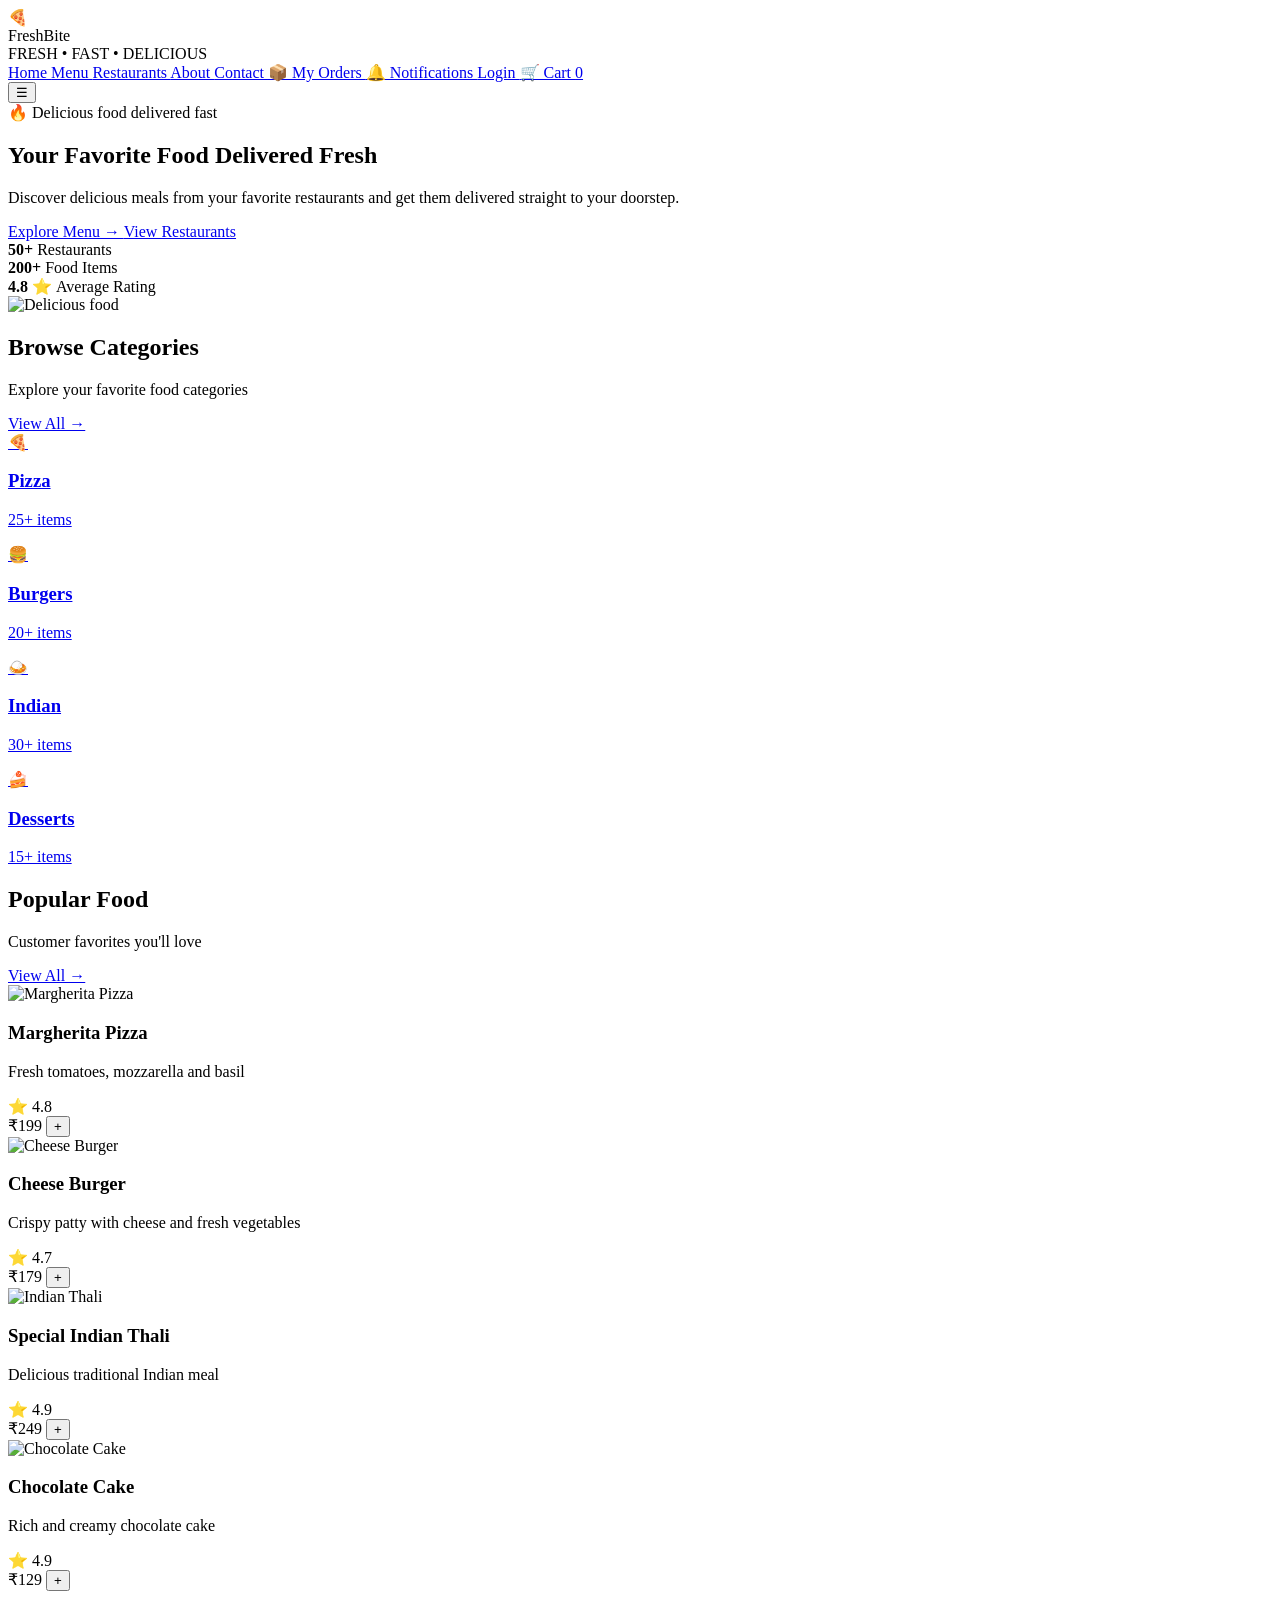
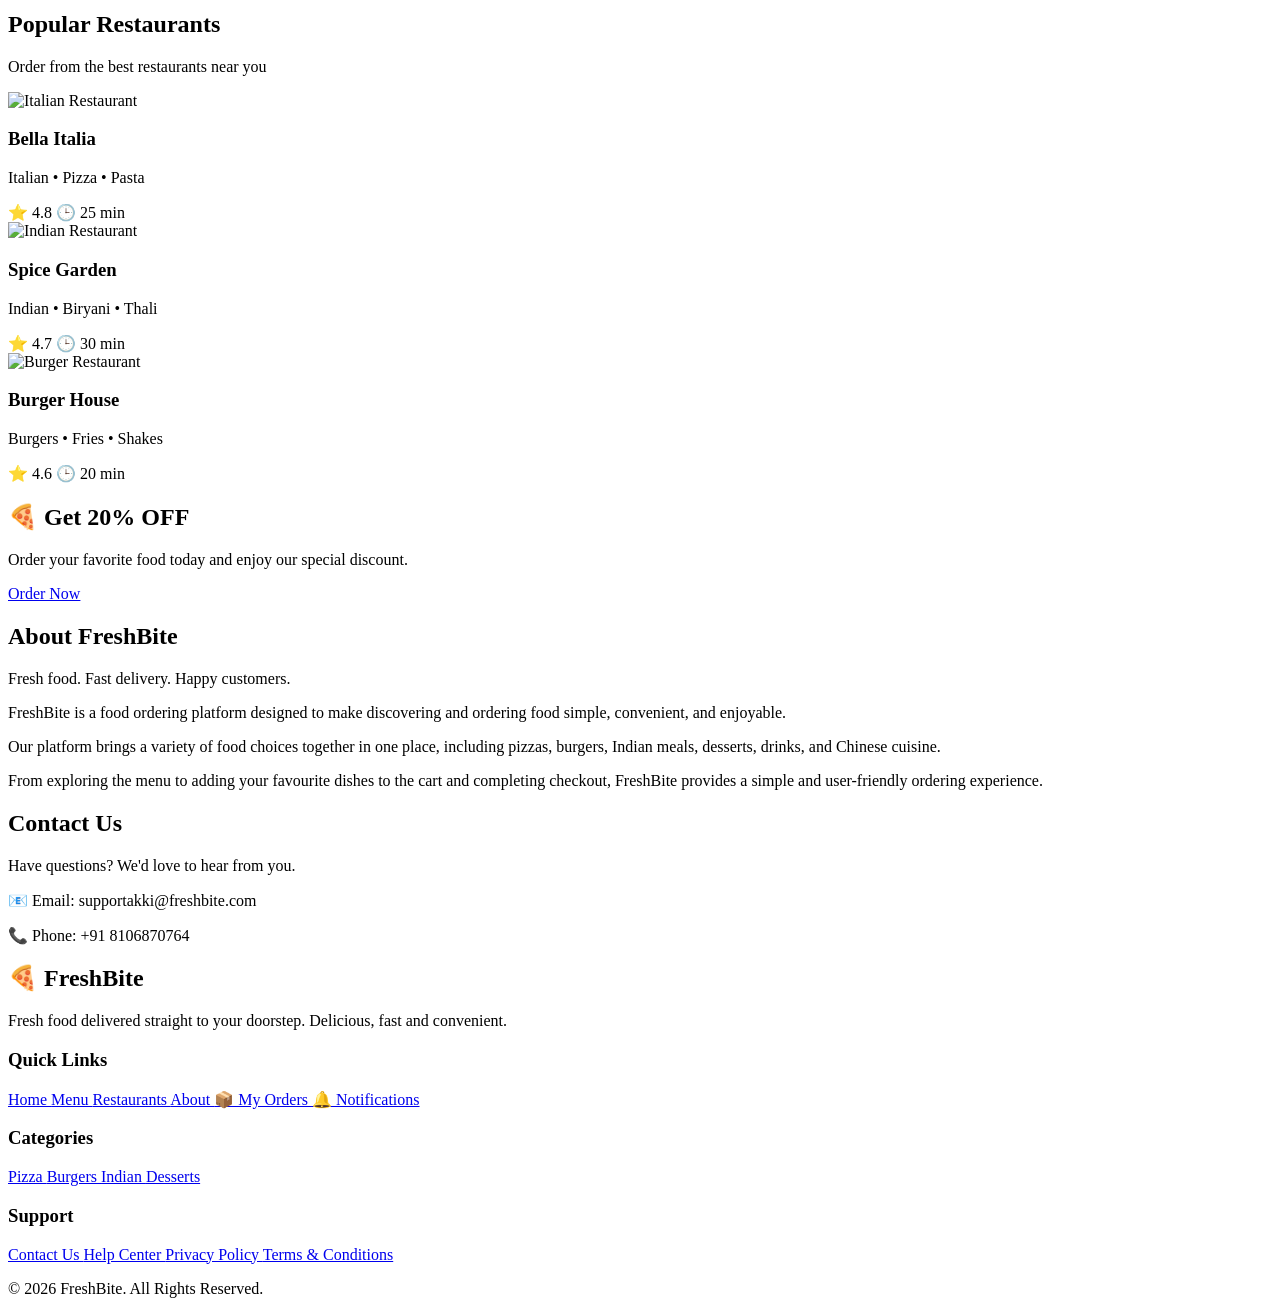
==== index.html @ 2a1a2295 "Add files via upload" ====
<!DOCTYPE html>
<html lang="en">

<head>

    <meta charset="UTF-8">

    <meta
        name="viewport"
        content="width=device-width, initial-scale=1.0"
    >

    <title>FreshBite - Online Food Ordering</title>

    <!-- Font Awesome Icons -->
    <link
        rel="stylesheet"
        href="https://cdnjs.cloudflare.com/ajax/libs/font-awesome/6.5.2/css/all.min.css"
    >

    <!-- Main CSS -->
    <link
        rel="stylesheet"
        href="css/style.css"
    >

</head>

<body>

    <!-- =========================
         NAVIGATION BAR
    ========================== -->

    <header class="navbar">

        <!-- LOGO -->

        <div class="logo">

            <div class="logo-icon">
                🍕
            </div>

            <div>

                <div class="logo-text">
                    FreshBite
                </div>

                <span class="logo-subtitle">
                    FRESH • FAST • DELICIOUS
                </span>

            </div>

        </div>


        <!-- CUSTOMER NAVIGATION -->

        <nav class="nav-links">

            <a href="index.html">
                Home
            </a>

            <a href="menu.html">
                Menu
            </a>

            <a href="#restaurants">
                Restaurants
            </a>

            <a href="#about">
                About
            </a>

            <a href="#contact">
                Contact
            </a>

            <a href="my-orders.html">
                📦 My Orders
            </a>

            <a href="notification.html">
                🔔 Notifications
            </a>

            <a href="login.html">
                Login
            </a>

            <a
                href="cart.html"
                class="cart-btn"
            >

                🛒 Cart

                <span id="cart-count">
                    0
                </span>

            </a>

        </nav>


        <!-- MOBILE MENU BUTTON -->

        <button
            class="menu-btn"
            id="menu-btn"
        >
            ☰
        </button>

    </header>


    <!-- =========================
         HERO SECTION
    ========================== -->

    <section class="hero">

        <div class="hero-content">

            <div class="hero-badge">
                🔥 Delicious food delivered fast
            </div>


            <h1>

                Your Favorite Food

                <span>
                    Delivered Fresh
                </span>

            </h1>


            <p>

                Discover delicious meals from your favorite restaurants
                and get them delivered straight to your doorstep.

            </p>


            <div class="hero-buttons">

                <a
                    href="menu.html"
                    class="btn-primary"
                >
                    Explore Menu →
                </a>


                <a
                    href="#restaurants"
                    class="btn-secondary"
                >
                    View Restaurants
                </a>

            </div>


            <!-- STATISTICS -->

            <div class="stats">

                <div class="stat">

                    <strong>
                        50+
                    </strong>

                    <span>
                        Restaurants
                    </span>

                </div>


                <div class="stat">

                    <strong>
                        200+
                    </strong>

                    <span>
                        Food Items
                    </span>

                </div>


                <div class="stat">

                    <strong>
                        4.8 ⭐
                    </strong>

                    <span>
                        Average Rating
                    </span>

                </div>

            </div>

        </div>


        <div class="hero-image">

            <img
                src="https://images.unsplash.com/photo-1504674900247-0877df9cc836"
                alt="Delicious food"
            >

        </div>

    </section>


    <!-- =========================
         CATEGORIES
    ========================== -->

    <section class="categories">

        <div class="section-header">

            <div>

                <h2 class="section-title">

                    Browse

                    <span>
                        Categories
                    </span>

                </h2>

                <p>
                    Explore your favorite food categories
                </p>

            </div>


            <a
                href="menu.html"
                class="view-all"
            >
                View All →
            </a>

        </div>


        <div class="category-grid">


            <!-- PIZZA -->

            <a
                href="menu.html?category=pizza"
                class="category-card"
            >

                <div class="category-icon">
                    🍕
                </div>

                <h3>
                    Pizza
                </h3>

                <p>
                    25+ items
                </p>

            </a>


            <!-- BURGERS -->

            <a
                href="menu.html?category=burger"
                class="category-card"
            >

                <div class="category-icon">
                    🍔
                </div>

                <h3>
                    Burgers
                </h3>

                <p>
                    20+ items
                </p>

            </a>


            <!-- INDIAN -->

            <a
                href="menu.html?category=indian"
                class="category-card"
            >

                <div class="category-icon">
                    🍛
                </div>

                <h3>
                    Indian
                </h3>

                <p>
                    30+ items
                </p>

            </a>


            <!-- DESSERTS -->

            <a
                href="menu.html?category=dessert"
                class="category-card"
            >

                <div class="category-icon">
                    🍰
                </div>

                <h3>
                    Desserts
                </h3>

                <p>
                    15+ items
                </p>

            </a>

        </div>

    </section>


    <!-- =========================
         FEATURED FOOD
    ========================== -->

    <section class="food-section">

        <div class="section-header">

            <div>

                <h2 class="section-title">

                    Popular

                    <span>
                        Food
                    </span>

                </h2>

                <p>
                    Customer favorites you'll love
                </p>

            </div>


            <a
                href="menu.html"
                class="view-all"
            >
                View All →
            </a>

        </div>


        <div class="food-grid">


            <!-- FOOD 1 -->

            <div class="food-card">

                <img
                    src="https://images.unsplash.com/photo-1574071318508-1cdbab80d002"
                    alt="Margherita Pizza"
                >

                <div class="food-info">

                    <h3>
                        Margherita Pizza
                    </h3>

                    <p class="food-description">
                        Fresh tomatoes, mozzarella and basil
                    </p>

                    <div class="rating">
                        ⭐ 4.8
                    </div>

                    <div class="food-bottom">

                        <span class="price">
                            ₹199
                        </span>

                        <button
                            class="add-cart"
                            onclick="addFoodToCart(
                                101,
                                'Margherita Pizza',
                                199,
                                'https://images.unsplash.com/photo-1574071318508-1cdbab80d002'
                            )"
                        >
                            +
                        </button>

                    </div>

                </div>

            </div>


            <!-- FOOD 2 -->

            <div class="food-card">

                <img
                    src="https://images.unsplash.com/photo-1568901346375-23c9450c58cd"
                    alt="Cheese Burger"
                >

                <div class="food-info">

                    <h3>
                        Cheese Burger
                    </h3>

                    <p class="food-description">
                        Crispy patty with cheese and fresh vegetables
                    </p>

                    <div class="rating">
                        ⭐ 4.7
                    </div>

                    <div class="food-bottom">

                        <span class="price">
                            ₹179
                        </span>

                        <button
                            class="add-cart"
                            onclick="addFoodToCart(
                                102,
                                'Cheese Burger',
                                179,
                                'https://images.unsplash.com/photo-1568901346375-23c9450c58cd'
                            )"
                        >
                            +
                        </button>

                    </div>

                </div>

            </div>


            <!-- FOOD 3 -->

            <div class="food-card">

                <img
                    src="https://images.unsplash.com/photo-1547592180-85f173990554"
                    alt="Indian Thali"
                >

                <div class="food-info">

                    <h3>
                        Special Indian Thali
                    </h3>

                    <p class="food-description">
                        Delicious traditional Indian meal
                    </p>

                    <div class="rating">
                        ⭐ 4.9
                    </div>

                    <div class="food-bottom">

                        <span class="price">
                            ₹249
                        </span>

                        <button
                            class="add-cart"
                            onclick="addFoodToCart(
                                103,
                                'Special Indian Thali',
                                249,
                                'https://images.unsplash.com/photo-1547592180-85f173990554'
                            )"
                        >
                            +
                        </button>

                    </div>

                </div>

            </div>


            <!-- FOOD 4 -->

            <div class="food-card">

                <img
                    src="https://images.unsplash.com/photo-1578985545062-69928b1d9587"
                    alt="Chocolate Cake"
                >

                <div class="food-info">

                    <h3>
                        Chocolate Cake
                    </h3>

                    <p class="food-description">
                        Rich and creamy chocolate cake
                    </p>

                    <div class="rating">
                        ⭐ 4.9
                    </div>

                    <div class="food-bottom">

                        <span class="price">
                            ₹129
                        </span>

                        <button
                            class="add-cart"
                            onclick="addFoodToCart(
                                104,
                                'Chocolate Cake',
                                129,
                                'https://images.unsplash.com/photo-1578985545062-69928b1d9587'
                            )"
                        >
                            +
                        </button>

                    </div>

                </div>

            </div>

        </div>

    </section>


    <!-- =========================
         RESTAURANTS
    ========================== -->

    <section id="restaurants">

        <div class="section-header">

            <div>

                <h2 class="section-title">

                    Popular

                    <span>
                        Restaurants
                    </span>

                </h2>

                <p>
                    Order from the best restaurants near you
                </p>

            </div>

        </div>


        <div class="restaurant-grid">


            <!-- RESTAURANT 1 -->

            <div class="restaurant-card">

                <img
                    src="https://images.unsplash.com/photo-1517248135467-4c7edcad34c4"
                    alt="Italian Restaurant"
                >

                <div class="restaurant-info">

                    <h3>
                        Bella Italia
                    </h3>

                    <p>
                        Italian • Pizza • Pasta
                    </p>

                    <div class="restaurant-meta">

                        <span class="restaurant-rating">
                            ⭐ 4.8
                        </span>

                        <span>
                            🕒 25 min
                        </span>

                    </div>

                </div>

            </div>


            <!-- RESTAURANT 2 -->

            <div class="restaurant-card">

                <img
                    src="https://images.unsplash.com/photo-1552566626-52f8b828add9"
                    alt="Indian Restaurant"
                >

                <div class="restaurant-info">

                    <h3>
                        Spice Garden
                    </h3>

                    <p>
                        Indian • Biryani • Thali
                    </p>

                    <div class="restaurant-meta">

                        <span class="restaurant-rating">
                            ⭐ 4.7
                        </span>

                        <span>
                            🕒 30 min
                        </span>

                    </div>

                </div>

            </div>


            <!-- RESTAURANT 3 -->

            <div class="restaurant-card">

                <img
                    src="https://images.unsplash.com/photo-1555396273-367ea4eb4db5"
                    alt="Burger Restaurant"
                >

                <div class="restaurant-info">

                    <h3>
                        Burger House
                    </h3>

                    <p>
                        Burgers • Fries • Shakes
                    </p>

                    <div class="restaurant-meta">

                        <span class="restaurant-rating">
                            ⭐ 4.6
                        </span>

                        <span>
                            🕒 20 min
                        </span>

                    </div>

                </div>

            </div>

        </div>

    </section>


    <!-- =========================
         SPECIAL OFFER
    ========================== -->

    <section class="offers">

        <div>

            <h2>
                🍕 Get 20% OFF
            </h2>

            <p>
                Order your favorite food today and enjoy
                our special discount.
            </p>

        </div>

        <a
            href="menu.html"
            class="offer-btn"
        >
            Order Now
        </a>

    </section>


    <!-- =========================
         ABOUT
    ========================== -->

    <section id="about">

        <div class="section-header">

            <div>

                <h2 class="section-title">

                    About

                    <span>
                        FreshBite
                    </span>

                </h2>

                <p>
                    Fresh food. Fast delivery. Happy customers.
                </p>

            </div>

        </div>


        <p>
            FreshBite is a food ordering platform designed
            to make discovering and ordering food simple,
            convenient, and enjoyable.
        </p>

        <p>
            Our platform brings a variety of food choices
            together in one place, including pizzas, burgers,
            Indian meals, desserts, drinks, and Chinese
            cuisine.
        </p>

        <p>
            From exploring the menu to adding your favourite
            dishes to the cart and completing checkout,
            FreshBite provides a simple and user-friendly
            ordering experience.
        </p>

    </section>


    <!-- =========================
         CONTACT
    ========================== -->

    <section id="contact">

        <div class="section-header">

            <div>

                <h2 class="section-title">

                    Contact

                    <span>
                        Us
                    </span>

                </h2>

                <p>
                    Have questions? We'd love to hear from you.
                </p>

            </div>

        </div>


        <p>
            📧 Email: supportakki@freshbite.com
        </p>

        <p>
            📞 Phone: +91 8106870764
        </p>

    </section>


    <!-- =========================
         FOOTER
    ========================== -->

    <footer>

        <div class="footer-grid">


            <!-- BRAND -->

            <div class="footer-brand">

                <h2>
                    🍕 FreshBite
                </h2>

                <p>
                    Fresh food delivered straight to your doorstep.
                    Delicious, fast and convenient.
                </p>

            </div>


            <!-- QUICK LINKS -->

            <div class="footer-column">

                <h3>
                    Quick Links
                </h3>

                <a href="index.html">
                    Home
                </a>

                <a href="menu.html">
                    Menu
                </a>

                <a href="#restaurants">
                    Restaurants
                </a>

                <a href="#about">
                    About
                </a>

                <a href="my-orders.html">
                    📦 My Orders
                </a>

                <a href="notification.html">
                    🔔 Notifications
                </a>

            </div>


            <!-- CATEGORIES -->

            <div class="footer-column">

                <h3>
                    Categories
                </h3>

                <a href="menu.html?category=pizza">
                    Pizza
                </a>

                <a href="menu.html?category=burger">
                    Burgers
                </a>

                <a href="menu.html?category=indian">
                    Indian
                </a>

                <a href="menu.html?category=dessert">
                    Desserts
                </a>

            </div>


            <!-- SUPPORT -->

            <div class="footer-column">

                <h3>
                    Support
                </h3>

                <a href="#contact">
                    Contact Us
                </a>

                <a href="#">
                    Help Center
                </a>

                <a href="#">
                    Privacy Policy
                </a>

                <a href="#">
                    Terms & Conditions
                </a>

            </div>

        </div>


        <div class="footer-bottom">

            <p>
                © 2026 FreshBite. All Rights Reserved.
            </p>

        </div>

    </footer>


    <!-- =========================
         JAVASCRIPT
    ========================== -->

    <script>

        /* =========================
           ADD FOOD TO CART
        ========================== */

        function addFoodToCart(
            id,
            name,
            price,
            image
        ) {

            let cart =
                JSON.parse(
                    localStorage.getItem("cart")
                ) || [];


            const existingItem =
                cart.find(
                    item =>
                        item.id === id
                );


            if (existingItem) {

                existingItem.quantity += 1;

            } else {

                cart.push({

                    id: id,
                    name: name,
                    price: price,
                    image: image,
                    quantity: 1

                });

            }


            localStorage.setItem(
                "cart",
                JSON.stringify(cart)
            );


            updateCartCount();


            /* NO ALERT POPUP */

            showToast(
                name + " added to cart! 🛒"
            );

        }


        /* =========================
           TOAST MESSAGE
        ========================== */

        function showToast(message) {

            const oldToast =
                document.getElementById(
                    "home-toast"
                );


            if (oldToast) {

                oldToast.remove();

            }


            const toast =
                document.createElement(
                    "div"
                );


            toast.id =
                "home-toast";


            toast.textContent =
                message;


            toast.style.position =
                "fixed";

            toast.style.bottom =
                "25px";

            toast.style.left =
                "50%";

            toast.style.transform =
                "translateX(-50%)";

            toast.style.background =
                "#16a34a";

            toast.style.color =
                "white";

            toast.style.padding =
                "12px 24px";

            toast.style.borderRadius =
                "8px";

            toast.style.fontWeight =
                "bold";

            toast.style.zIndex =
                "99999";

            toast.style.boxShadow =
                "0 4px 15px rgba(0,0,0,0.2)";


            document.body.appendChild(
                toast
            );


            setTimeout(
                function() {

                    if (toast) {

                        toast.remove();

                    }

                },
                2000
            );

        }


        /* =========================
           UPDATE CART COUNT
        ========================== */

        function updateCartCount() {

            const cart =
                JSON.parse(
                    localStorage.getItem("cart")
                ) || [];


            let totalItems = 0;


            cart.forEach(
                item => {

                    totalItems +=
                        item.quantity || 1;

                }
            );


            const cartCount =
                document.getElementById(
                    "cart-count"
                );


            if (cartCount) {

                cartCount.textContent =
                    totalItems;

            }

        }


        /* =========================
           INITIAL CART COUNT
        ========================== */

        updateCartCount();


        /* =========================
           MOBILE MENU
        ========================== */

        const menuButton =
            document.getElementById(
                "menu-btn"
            );


        const navigation =
            document.querySelector(
                ".nav-links"
            );


        if (menuButton) {

            menuButton.addEventListener(
                "click",
                function() {

                    navigation.classList.toggle(
                        "mobile-active"
                    );

                }
            );

        }

    </script>

</body>

</html>
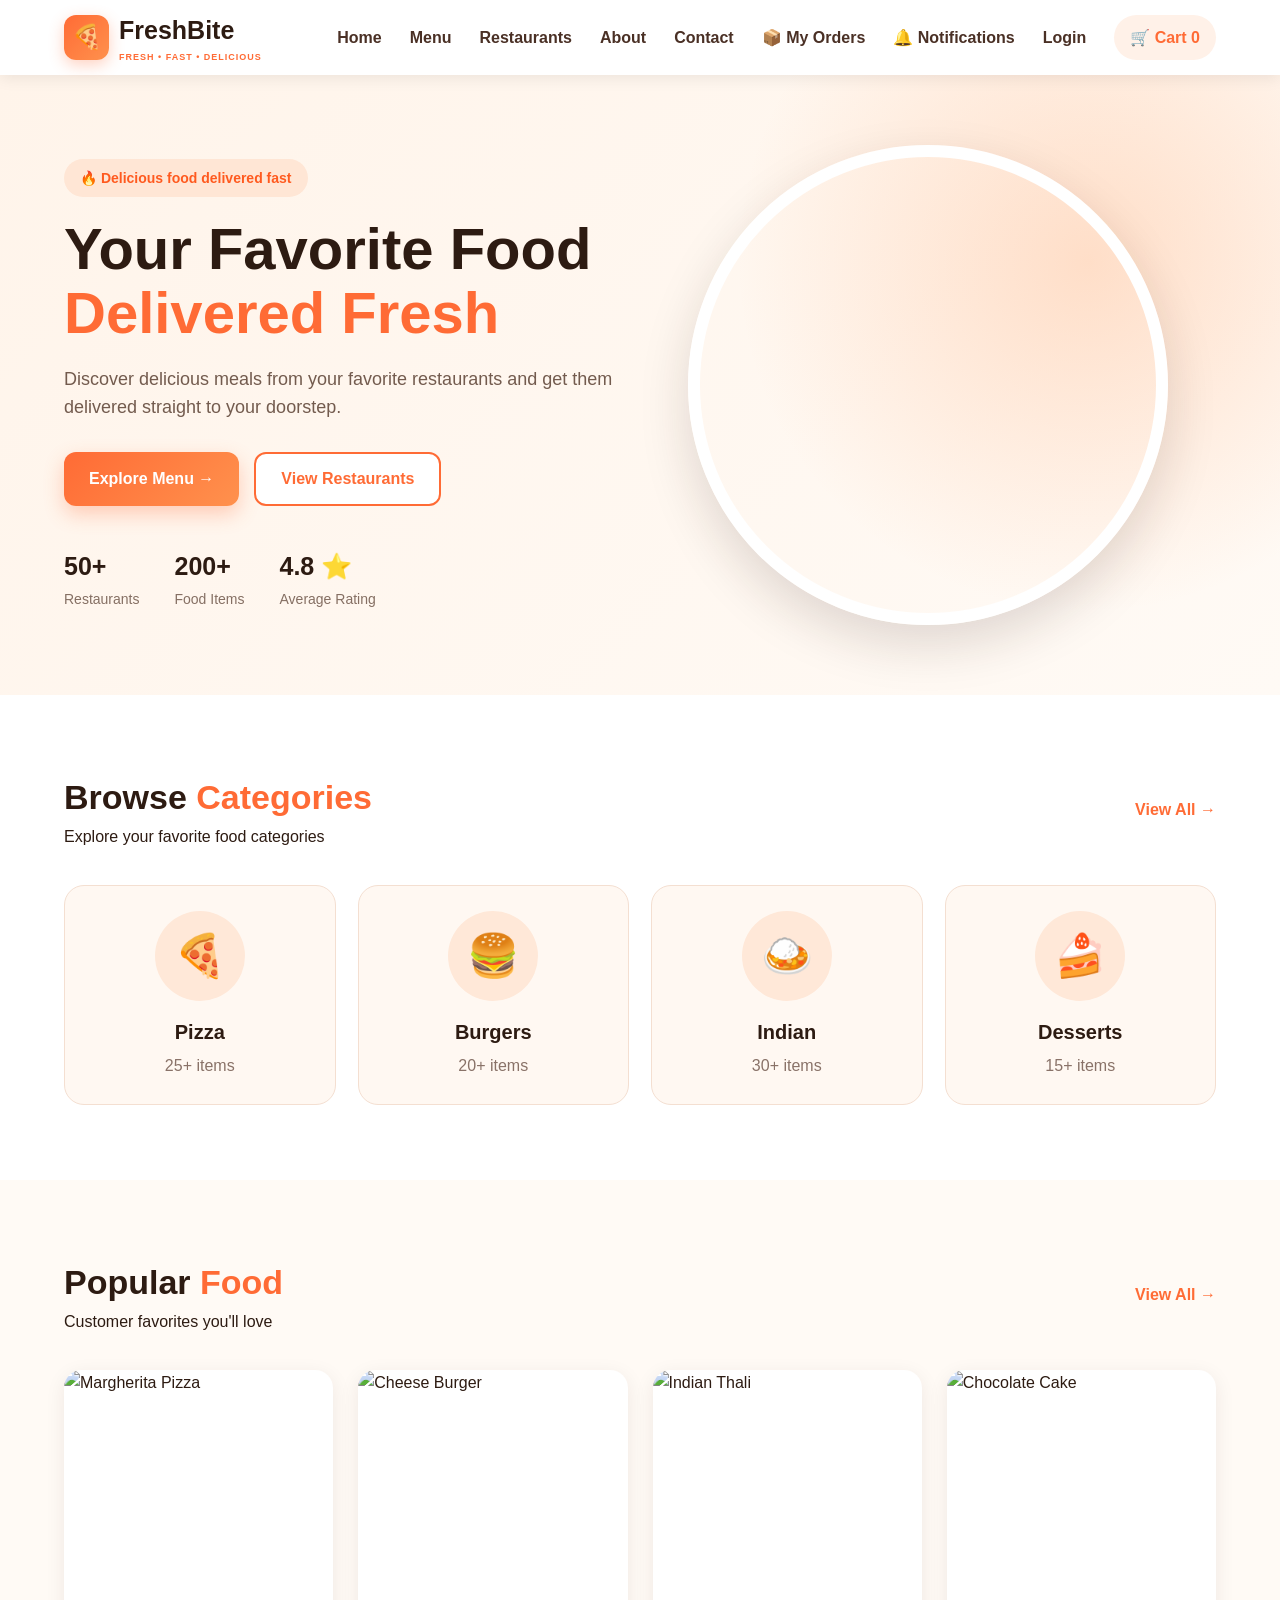
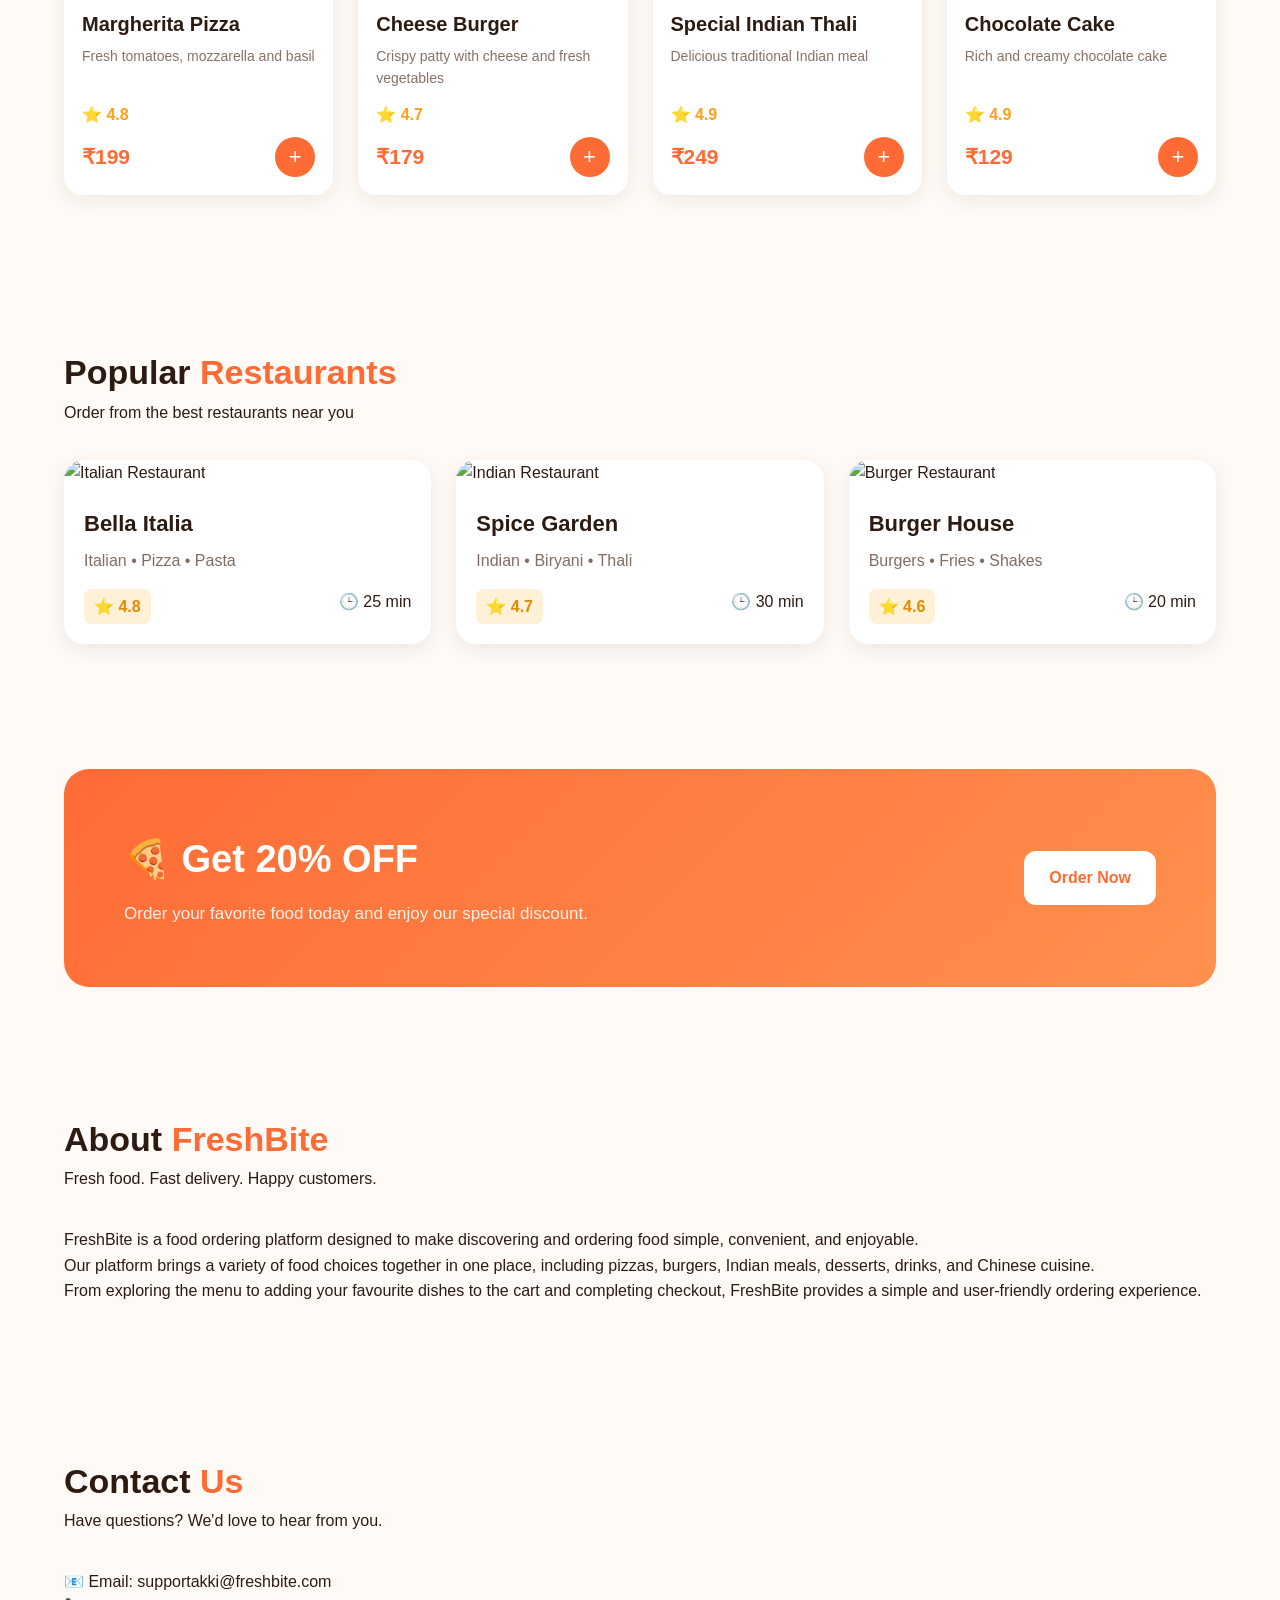
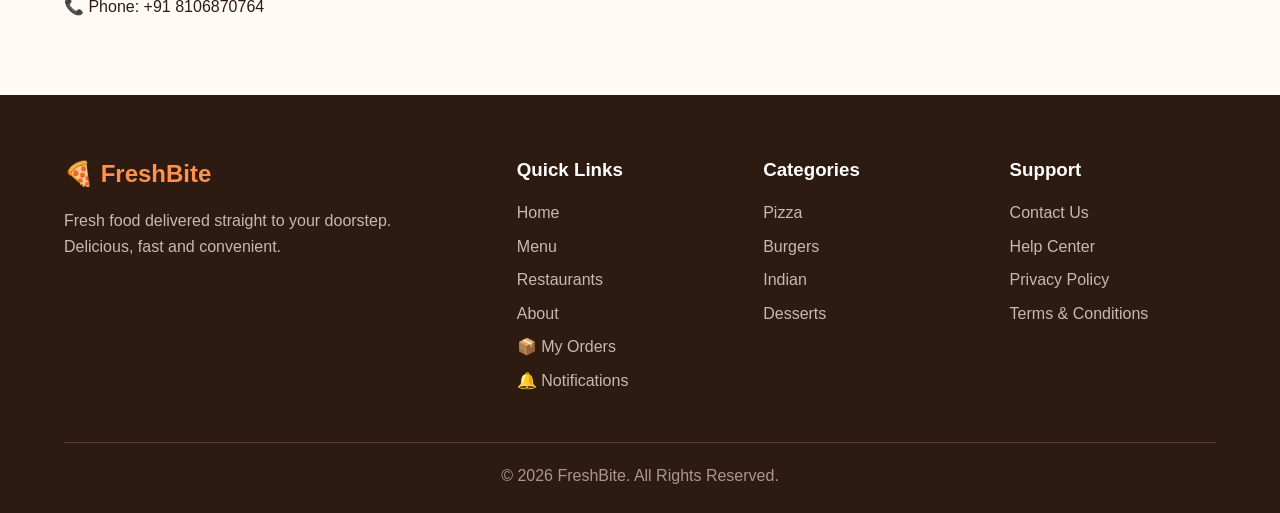
==== commit 8f094557: "Add complete FreshBite frontend" ====
--- a/index.html
+++ b/index.html
@@ -1,1233 +1,1233 @@
-<!DOCTYPE html>
-<html lang="en">
-
-<head>
-
-    <meta charset="UTF-8">
-
-    <meta
-        name="viewport"
-        content="width=device-width, initial-scale=1.0"
-    >
-
-    <title>FreshBite - Online Food Ordering</title>
-
-    <!-- Font Awesome Icons -->
-    <link
-        rel="stylesheet"
-        href="https://cdnjs.cloudflare.com/ajax/libs/font-awesome/6.5.2/css/all.min.css"
-    >
-
-    <!-- Main CSS -->
-    <link
-        rel="stylesheet"
-        href="css/style.css"
-    >
-
-</head>
-
-<body>
-
-    <!-- =========================
-         NAVIGATION BAR
-    ========================== -->
-
-    <header class="navbar">
-
-        <!-- LOGO -->
-
-        <div class="logo">
-
-            <div class="logo-icon">
-                🍕
-            </div>
-
-            <div>
-
-                <div class="logo-text">
-                    FreshBite
-                </div>
-
-                <span class="logo-subtitle">
-                    FRESH • FAST • DELICIOUS
-                </span>
-
-            </div>
-
-        </div>
-
-
-        <!-- CUSTOMER NAVIGATION -->
-
-        <nav class="nav-links">
-
-            <a href="index.html">
-                Home
-            </a>
-
-            <a href="menu.html">
-                Menu
-            </a>
-
-            <a href="#restaurants">
-                Restaurants
-            </a>
-
-            <a href="#about">
-                About
-            </a>
-
-            <a href="#contact">
-                Contact
-            </a>
-
-            <a href="my-orders.html">
-                📦 My Orders
-            </a>
-
-            <a href="notification.html">
-                🔔 Notifications
-            </a>
-
-            <a href="login.html">
-                Login
-            </a>
-
-            <a
-                href="cart.html"
-                class="cart-btn"
-            >
-
-                🛒 Cart
-
-                <span id="cart-count">
-                    0
-                </span>
-
-            </a>
-
-        </nav>
-
-
-        <!-- MOBILE MENU BUTTON -->
-
-        <button
-            class="menu-btn"
-            id="menu-btn"
-        >
-            ☰
-        </button>
-
-    </header>
-
-
-    <!-- =========================
-         HERO SECTION
-    ========================== -->
-
-    <section class="hero">
-
-        <div class="hero-content">
-
-            <div class="hero-badge">
-                🔥 Delicious food delivered fast
-            </div>
-
-
-            <h1>
-
-                Your Favorite Food
-
-                <span>
-                    Delivered Fresh
-                </span>
-
-            </h1>
-
-
-            <p>
-
-                Discover delicious meals from your favorite restaurants
-                and get them delivered straight to your doorstep.
-
-            </p>
-
-
-            <div class="hero-buttons">
-
-                <a
-                    href="menu.html"
-                    class="btn-primary"
-                >
-                    Explore Menu →
-                </a>
-
-
-                <a
-                    href="#restaurants"
-                    class="btn-secondary"
-                >
-                    View Restaurants
-                </a>
-
-            </div>
-
-
-            <!-- STATISTICS -->
-
-            <div class="stats">
-
-                <div class="stat">
-
-                    <strong>
-                        50+
-                    </strong>
-
-                    <span>
-                        Restaurants
-                    </span>
-
-                </div>
-
-
-                <div class="stat">
-
-                    <strong>
-                        200+
-                    </strong>
-
-                    <span>
-                        Food Items
-                    </span>
-
-                </div>
-
-
-                <div class="stat">
-
-                    <strong>
-                        4.8 ⭐
-                    </strong>
-
-                    <span>
-                        Average Rating
-                    </span>
-
-                </div>
-
-            </div>
-
-        </div>
-
-
-        <div class="hero-image">
-
-            <img
-                src="https://images.unsplash.com/photo-1504674900247-0877df9cc836"
-                alt="Delicious food"
-            >
-
-        </div>
-
-    </section>
-
-
-    <!-- =========================
-         CATEGORIES
-    ========================== -->
-
-    <section class="categories">
-
-        <div class="section-header">
-
-            <div>
-
-                <h2 class="section-title">
-
-                    Browse
-
-                    <span>
-                        Categories
-                    </span>
-
-                </h2>
-
-                <p>
-                    Explore your favorite food categories
-                </p>
-
-            </div>
-
-
-            <a
-                href="menu.html"
-                class="view-all"
-            >
-                View All →
-            </a>
-
-        </div>
-
-
-        <div class="category-grid">
-
-
-            <!-- PIZZA -->
-
-            <a
-                href="menu.html?category=pizza"
-                class="category-card"
-            >
-
-                <div class="category-icon">
-                    🍕
-                </div>
-
-                <h3>
-                    Pizza
-                </h3>
-
-                <p>
-                    25+ items
-                </p>
-
-            </a>
-
-
-            <!-- BURGERS -->
-
-            <a
-                href="menu.html?category=burger"
-                class="category-card"
-            >
-
-                <div class="category-icon">
-                    🍔
-                </div>
-
-                <h3>
-                    Burgers
-                </h3>
-
-                <p>
-                    20+ items
-                </p>
-
-            </a>
-
-
-            <!-- INDIAN -->
-
-            <a
-                href="menu.html?category=indian"
-                class="category-card"
-            >
-
-                <div class="category-icon">
-                    🍛
-                </div>
-
-                <h3>
-                    Indian
-                </h3>
-
-                <p>
-                    30+ items
-                </p>
-
-            </a>
-
-
-            <!-- DESSERTS -->
-
-            <a
-                href="menu.html?category=dessert"
-                class="category-card"
-            >
-
-                <div class="category-icon">
-                    🍰
-                </div>
-
-                <h3>
-                    Desserts
-                </h3>
-
-                <p>
-                    15+ items
-                </p>
-
-            </a>
-
-        </div>
-
-    </section>
-
-
-    <!-- =========================
-         FEATURED FOOD
-    ========================== -->
-
-    <section class="food-section">
-
-        <div class="section-header">
-
-            <div>
-
-                <h2 class="section-title">
-
-                    Popular
-
-                    <span>
-                        Food
-                    </span>
-
-                </h2>
-
-                <p>
-                    Customer favorites you'll love
-                </p>
-
-            </div>
-
-
-            <a
-                href="menu.html"
-                class="view-all"
-            >
-                View All →
-            </a>
-
-        </div>
-
-
-        <div class="food-grid">
-
-
-            <!-- FOOD 1 -->
-
-            <div class="food-card">
-
-                <img
-                    src="https://images.unsplash.com/photo-1574071318508-1cdbab80d002"
-                    alt="Margherita Pizza"
-                >
-
-                <div class="food-info">
-
-                    <h3>
-                        Margherita Pizza
-                    </h3>
-
-                    <p class="food-description">
-                        Fresh tomatoes, mozzarella and basil
-                    </p>
-
-                    <div class="rating">
-                        ⭐ 4.8
-                    </div>
-
-                    <div class="food-bottom">
-
-                        <span class="price">
-                            ₹199
-                        </span>
-
-                        <button
-                            class="add-cart"
-                            onclick="addFoodToCart(
-                                101,
-                                'Margherita Pizza',
-                                199,
-                                'https://images.unsplash.com/photo-1574071318508-1cdbab80d002'
-                            )"
-                        >
-                            +
-                        </button>
-
-                    </div>
-
-                </div>
-
-            </div>
-
-
-            <!-- FOOD 2 -->
-
-            <div class="food-card">
-
-                <img
-                    src="https://images.unsplash.com/photo-1568901346375-23c9450c58cd"
-                    alt="Cheese Burger"
-                >
-
-                <div class="food-info">
-
-                    <h3>
-                        Cheese Burger
-                    </h3>
-
-                    <p class="food-description">
-                        Crispy patty with cheese and fresh vegetables
-                    </p>
-
-                    <div class="rating">
-                        ⭐ 4.7
-                    </div>
-
-                    <div class="food-bottom">
-
-                        <span class="price">
-                            ₹179
-                        </span>
-
-                        <button
-                            class="add-cart"
-                            onclick="addFoodToCart(
-                                102,
-                                'Cheese Burger',
-                                179,
-                                'https://images.unsplash.com/photo-1568901346375-23c9450c58cd'
-                            )"
-                        >
-                            +
-                        </button>
-
-                    </div>
-
-                </div>
-
-            </div>
-
-
-            <!-- FOOD 3 -->
-
-            <div class="food-card">
-
-                <img
-                    src="https://images.unsplash.com/photo-1547592180-85f173990554"
-                    alt="Indian Thali"
-                >
-
-                <div class="food-info">
-
-                    <h3>
-                        Special Indian Thali
-                    </h3>
-
-                    <p class="food-description">
-                        Delicious traditional Indian meal
-                    </p>
-
-                    <div class="rating">
-                        ⭐ 4.9
-                    </div>
-
-                    <div class="food-bottom">
-
-                        <span class="price">
-                            ₹249
-                        </span>
-
-                        <button
-                            class="add-cart"
-                            onclick="addFoodToCart(
-                                103,
-                                'Special Indian Thali',
-                                249,
-                                'https://images.unsplash.com/photo-1547592180-85f173990554'
-                            )"
-                        >
-                            +
-                        </button>
-
-                    </div>
-
-                </div>
-
-            </div>
-
-
-            <!-- FOOD 4 -->
-
-            <div class="food-card">
-
-                <img
-                    src="https://images.unsplash.com/photo-1578985545062-69928b1d9587"
-                    alt="Chocolate Cake"
-                >
-
-                <div class="food-info">
-
-                    <h3>
-                        Chocolate Cake
-                    </h3>
-
-                    <p class="food-description">
-                        Rich and creamy chocolate cake
-                    </p>
-
-                    <div class="rating">
-                        ⭐ 4.9
-                    </div>
-
-                    <div class="food-bottom">
-
-                        <span class="price">
-                            ₹129
-                        </span>
-
-                        <button
-                            class="add-cart"
-                            onclick="addFoodToCart(
-                                104,
-                                'Chocolate Cake',
-                                129,
-                                'https://images.unsplash.com/photo-1578985545062-69928b1d9587'
-                            )"
-                        >
-                            +
-                        </button>
-
-                    </div>
-
-                </div>
-
-            </div>
-
-        </div>
-
-    </section>
-
-
-    <!-- =========================
-         RESTAURANTS
-    ========================== -->
-
-    <section id="restaurants">
-
-        <div class="section-header">
-
-            <div>
-
-                <h2 class="section-title">
-
-                    Popular
-
-                    <span>
-                        Restaurants
-                    </span>
-
-                </h2>
-
-                <p>
-                    Order from the best restaurants near you
-                </p>
-
-            </div>
-
-        </div>
-
-
-        <div class="restaurant-grid">
-
-
-            <!-- RESTAURANT 1 -->
-
-            <div class="restaurant-card">
-
-                <img
-                    src="https://images.unsplash.com/photo-1517248135467-4c7edcad34c4"
-                    alt="Italian Restaurant"
-                >
-
-                <div class="restaurant-info">
-
-                    <h3>
-                        Bella Italia
-                    </h3>
-
-                    <p>
-                        Italian • Pizza • Pasta
-                    </p>
-
-                    <div class="restaurant-meta">
-
-                        <span class="restaurant-rating">
-                            ⭐ 4.8
-                        </span>
-
-                        <span>
-                            🕒 25 min
-                        </span>
-
-                    </div>
-
-                </div>
-
-            </div>
-
-
-            <!-- RESTAURANT 2 -->
-
-            <div class="restaurant-card">
-
-                <img
-                    src="https://images.unsplash.com/photo-1552566626-52f8b828add9"
-                    alt="Indian Restaurant"
-                >
-
-                <div class="restaurant-info">
-
-                    <h3>
-                        Spice Garden
-                    </h3>
-
-                    <p>
-                        Indian • Biryani • Thali
-                    </p>
-
-                    <div class="restaurant-meta">
-
-                        <span class="restaurant-rating">
-                            ⭐ 4.7
-                        </span>
-
-                        <span>
-                            🕒 30 min
-                        </span>
-
-                    </div>
-
-                </div>
-
-            </div>
-
-
-            <!-- RESTAURANT 3 -->
-
-            <div class="restaurant-card">
-
-                <img
-                    src="https://images.unsplash.com/photo-1555396273-367ea4eb4db5"
-                    alt="Burger Restaurant"
-                >
-
-                <div class="restaurant-info">
-
-                    <h3>
-                        Burger House
-                    </h3>
-
-                    <p>
-                        Burgers • Fries • Shakes
-                    </p>
-
-                    <div class="restaurant-meta">
-
-                        <span class="restaurant-rating">
-                            ⭐ 4.6
-                        </span>
-
-                        <span>
-                            🕒 20 min
-                        </span>
-
-                    </div>
-
-                </div>
-
-            </div>
-
-        </div>
-
-    </section>
-
-
-    <!-- =========================
-         SPECIAL OFFER
-    ========================== -->
-
-    <section class="offers">
-
-        <div>
-
-            <h2>
-                🍕 Get 20% OFF
-            </h2>
-
-            <p>
-                Order your favorite food today and enjoy
-                our special discount.
-            </p>
-
-        </div>
-
-        <a
-            href="menu.html"
-            class="offer-btn"
-        >
-            Order Now
-        </a>
-
-    </section>
-
-
-    <!-- =========================
-         ABOUT
-    ========================== -->
-
-    <section id="about">
-
-        <div class="section-header">
-
-            <div>
-
-                <h2 class="section-title">
-
-                    About
-
-                    <span>
-                        FreshBite
-                    </span>
-
-                </h2>
-
-                <p>
-                    Fresh food. Fast delivery. Happy customers.
-                </p>
-
-            </div>
-
-        </div>
-
-
-        <p>
-            FreshBite is a food ordering platform designed
-            to make discovering and ordering food simple,
-            convenient, and enjoyable.
-        </p>
-
-        <p>
-            Our platform brings a variety of food choices
-            together in one place, including pizzas, burgers,
-            Indian meals, desserts, drinks, and Chinese
-            cuisine.
-        </p>
-
-        <p>
-            From exploring the menu to adding your favourite
-            dishes to the cart and completing checkout,
-            FreshBite provides a simple and user-friendly
-            ordering experience.
-        </p>
-
-    </section>
-
-
-    <!-- =========================
-         CONTACT
-    ========================== -->
-
-    <section id="contact">
-
-        <div class="section-header">
-
-            <div>
-
-                <h2 class="section-title">
-
-                    Contact
-
-                    <span>
-                        Us
-                    </span>
-
-                </h2>
-
-                <p>
-                    Have questions? We'd love to hear from you.
-                </p>
-
-            </div>
-
-        </div>
-
-
-        <p>
-            📧 Email: supportakki@freshbite.com
-        </p>
-
-        <p>
-            📞 Phone: +91 8106870764
-        </p>
-
-    </section>
-
-
-    <!-- =========================
-         FOOTER
-    ========================== -->
-
-    <footer>
-
-        <div class="footer-grid">
-
-
-            <!-- BRAND -->
-
-            <div class="footer-brand">
-
-                <h2>
-                    🍕 FreshBite
-                </h2>
-
-                <p>
-                    Fresh food delivered straight to your doorstep.
-                    Delicious, fast and convenient.
-                </p>
-
-            </div>
-
-
-            <!-- QUICK LINKS -->
-
-            <div class="footer-column">
-
-                <h3>
-                    Quick Links
-                </h3>
-
-                <a href="index.html">
-                    Home
-                </a>
-
-                <a href="menu.html">
-                    Menu
-                </a>
-
-                <a href="#restaurants">
-                    Restaurants
-                </a>
-
-                <a href="#about">
-                    About
-                </a>
-
-                <a href="my-orders.html">
-                    📦 My Orders
-                </a>
-
-                <a href="notification.html">
-                    🔔 Notifications
-                </a>
-
-            </div>
-
-
-            <!-- CATEGORIES -->
-
-            <div class="footer-column">
-
-                <h3>
-                    Categories
-                </h3>
-
-                <a href="menu.html?category=pizza">
-                    Pizza
-                </a>
-
-                <a href="menu.html?category=burger">
-                    Burgers
-                </a>
-
-                <a href="menu.html?category=indian">
-                    Indian
-                </a>
-
-                <a href="menu.html?category=dessert">
-                    Desserts
-                </a>
-
-            </div>
-
-
-            <!-- SUPPORT -->
-
-            <div class="footer-column">
-
-                <h3>
-                    Support
-                </h3>
-
-                <a href="#contact">
-                    Contact Us
-                </a>
-
-                <a href="#">
-                    Help Center
-                </a>
-
-                <a href="#">
-                    Privacy Policy
-                </a>
-
-                <a href="#">
-                    Terms & Conditions
-                </a>
-
-            </div>
-
-        </div>
-
-
-        <div class="footer-bottom">
-
-            <p>
-                © 2026 FreshBite. All Rights Reserved.
-            </p>
-
-        </div>
-
-    </footer>
-
-
-    <!-- =========================
-         JAVASCRIPT
-    ========================== -->
-
-    <script>
-
-        /* =========================
-           ADD FOOD TO CART
-        ========================== */
-
-        function addFoodToCart(
-            id,
-            name,
-            price,
-            image
-        ) {
-
-            let cart =
-                JSON.parse(
-                    localStorage.getItem("cart")
-                ) || [];
-
-
-            const existingItem =
-                cart.find(
-                    item =>
-                        item.id === id
-                );
-
-
-            if (existingItem) {
-
-                existingItem.quantity += 1;
-
-            } else {
-
-                cart.push({
-
-                    id: id,
-                    name: name,
-                    price: price,
-                    image: image,
-                    quantity: 1
-
-                });
-
-            }
-
-
-            localStorage.setItem(
-                "cart",
-                JSON.stringify(cart)
-            );
-
-
-            updateCartCount();
-
-
-            /* NO ALERT POPUP */
-
-            showToast(
-                name + " added to cart! 🛒"
-            );
-
-        }
-
-
-        /* =========================
-           TOAST MESSAGE
-        ========================== */
-
-        function showToast(message) {
-
-            const oldToast =
-                document.getElementById(
-                    "home-toast"
-                );
-
-
-            if (oldToast) {
-
-                oldToast.remove();
-
-            }
-
-
-            const toast =
-                document.createElement(
-                    "div"
-                );
-
-
-            toast.id =
-                "home-toast";
-
-
-            toast.textContent =
-                message;
-
-
-            toast.style.position =
-                "fixed";
-
-            toast.style.bottom =
-                "25px";
-
-            toast.style.left =
-                "50%";
-
-            toast.style.transform =
-                "translateX(-50%)";
-
-            toast.style.background =
-                "#16a34a";
-
-            toast.style.color =
-                "white";
-
-            toast.style.padding =
-                "12px 24px";
-
-            toast.style.borderRadius =
-                "8px";
-
-            toast.style.fontWeight =
-                "bold";
-
-            toast.style.zIndex =
-                "99999";
-
-            toast.style.boxShadow =
-                "0 4px 15px rgba(0,0,0,0.2)";
-
-
-            document.body.appendChild(
-                toast
-            );
-
-
-            setTimeout(
-                function() {
-
-                    if (toast) {
-
-                        toast.remove();
-
-                    }
-
-                },
-                2000
-            );
-
-        }
-
-
-        /* =========================
-           UPDATE CART COUNT
-        ========================== */
-
-        function updateCartCount() {
-
-            const cart =
-                JSON.parse(
-                    localStorage.getItem("cart")
-                ) || [];
-
-
-            let totalItems = 0;
-
-
-            cart.forEach(
-                item => {
-
-                    totalItems +=
-                        item.quantity || 1;
-
-                }
-            );
-
-
-            const cartCount =
-                document.getElementById(
-                    "cart-count"
-                );
-
-
-            if (cartCount) {
-
-                cartCount.textContent =
-                    totalItems;
-
-            }
-
-        }
-
-
-        /* =========================
-           INITIAL CART COUNT
-        ========================== */
-
-        updateCartCount();
-
-
-        /* =========================
-           MOBILE MENU
-        ========================== */
-
-        const menuButton =
-            document.getElementById(
-                "menu-btn"
-            );
-
-
-        const navigation =
-            document.querySelector(
-                ".nav-links"
-            );
-
-
-        if (menuButton) {
-
-            menuButton.addEventListener(
-                "click",
-                function() {
-
-                    navigation.classList.toggle(
-                        "mobile-active"
-                    );
-
-                }
-            );
-
-        }
-
-    </script>
-
-</body>
-
+<!DOCTYPE html>
+<html lang="en">
+
+<head>
+
+    <meta charset="UTF-8">
+
+    <meta
+        name="viewport"
+        content="width=device-width, initial-scale=1.0"
+    >
+
+    <title>FreshBite - Online Food Ordering</title>
+
+    <!-- Font Awesome Icons -->
+    <link
+        rel="stylesheet"
+        href="https://cdnjs.cloudflare.com/ajax/libs/font-awesome/6.5.2/css/all.min.css"
+    >
+
+    <!-- Main CSS -->
+    <link
+        rel="stylesheet"
+        href="css/style.css"
+    >
+
+</head>
+
+<body>
+
+    <!-- =========================
+         NAVIGATION BAR
+    ========================== -->
+
+    <header class="navbar">
+
+        <!-- LOGO -->
+
+        <div class="logo">
+
+            <div class="logo-icon">
+                🍕
+            </div>
+
+            <div>
+
+                <div class="logo-text">
+                    FreshBite
+                </div>
+
+                <span class="logo-subtitle">
+                    FRESH • FAST • DELICIOUS
+                </span>
+
+            </div>
+
+        </div>
+
+
+        <!-- CUSTOMER NAVIGATION -->
+
+        <nav class="nav-links">
+
+            <a href="index.html">
+                Home
+            </a>
+
+            <a href="menu.html">
+                Menu
+            </a>
+
+            <a href="#restaurants">
+                Restaurants
+            </a>
+
+            <a href="#about">
+                About
+            </a>
+
+            <a href="#contact">
+                Contact
+            </a>
+
+            <a href="my-orders.html">
+                📦 My Orders
+            </a>
+
+            <a href="notification.html">
+                🔔 Notifications
+            </a>
+
+            <a href="login.html">
+                Login
+            </a>
+
+            <a
+                href="cart.html"
+                class="cart-btn"
+            >
+
+                🛒 Cart
+
+                <span id="cart-count">
+                    0
+                </span>
+
+            </a>
+
+        </nav>
+
+
+        <!-- MOBILE MENU BUTTON -->
+
+        <button
+            class="menu-btn"
+            id="menu-btn"
+        >
+            ☰
+        </button>
+
+    </header>
+
+
+    <!-- =========================
+         HERO SECTION
+    ========================== -->
+
+    <section class="hero">
+
+        <div class="hero-content">
+
+            <div class="hero-badge">
+                🔥 Delicious food delivered fast
+            </div>
+
+
+            <h1>
+
+                Your Favorite Food
+
+                <span>
+                     Delivered Fresh
+                </span>
+
+            </h1>
+
+
+            <p>
+
+                Discover delicious meals from your favorite restaurants
+                and get them delivered straight to your doorstep.
+
+            </p>
+
+
+            <div class="hero-buttons">
+
+                <a
+                    href="menu.html"
+                    class="btn-primary"
+                >
+                    Explore Menu →
+                </a>
+
+
+                <a
+                    href="#restaurants"
+                    class="btn-secondary"
+                >
+                    View Restaurants
+                </a>
+
+            </div>
+
+
+            <!-- STATISTICS -->
+
+            <div class="stats">
+
+                <div class="stat">
+
+                    <strong>
+                        50+
+                    </strong>
+
+                    <span>
+                        Restaurants
+                    </span>
+
+                </div>
+
+
+                <div class="stat">
+
+                    <strong>
+                        200+
+                    </strong>
+
+                    <span>
+                        Food Items
+                    </span>
+
+                </div>
+
+
+                <div class="stat">
+
+                    <strong>
+                        4.8 ⭐
+                    </strong>
+
+                    <span>
+                        Average Rating
+                    </span>
+
+                </div>
+
+            </div>
+
+        </div>
+
+
+        <div class="hero-image">
+
+            <img
+                src="https://images.unsplash.com/photo-1504674900247-0877df9cc836"
+                alt="Delicious food"
+            >
+
+        </div>
+
+    </section>
+
+
+    <!-- =========================
+         CATEGORIES
+    ========================== -->
+
+    <section class="categories">
+
+        <div class="section-header">
+
+            <div>
+
+                <h2 class="section-title">
+
+                    Browse
+
+                    <span>
+                        Categories
+                    </span>
+
+                </h2>
+
+                <p>
+                    Explore your favorite food categories
+                </p>
+
+            </div>
+
+
+            <a
+                href="menu.html"
+                class="view-all"
+            >
+                View All →
+            </a>
+
+        </div>
+
+
+        <div class="category-grid">
+
+
+            <!-- PIZZA -->
+
+            <a
+                href="menu.html?category=pizza"
+                class="category-card"
+            >
+
+                <div class="category-icon">
+                    🍕
+                </div>
+
+                <h3>
+                    Pizza
+                </h3>
+
+                <p>
+                    25+ items
+                </p>
+
+            </a>
+
+
+            <!-- BURGERS -->
+
+            <a
+                href="menu.html?category=burger"
+                class="category-card"
+            >
+
+                <div class="category-icon">
+                    🍔
+                </div>
+
+                <h3>
+                    Burgers
+                </h3>
+
+                <p>
+                    20+ items
+                </p>
+
+            </a>
+
+
+            <!-- INDIAN -->
+
+            <a
+                href="menu.html?category=indian"
+                class="category-card"
+            >
+
+                <div class="category-icon">
+                    🍛
+                </div>
+
+                <h3>
+                    Indian
+                </h3>
+
+                <p>
+                    30+ items
+                </p>
+
+            </a>
+
+
+            <!-- DESSERTS -->
+
+            <a
+                href="menu.html?category=dessert"
+                class="category-card"
+            >
+
+                <div class="category-icon">
+                    🍰
+                </div>
+
+                <h3>
+                    Desserts
+                </h3>
+
+                <p>
+                    15+ items
+                </p>
+
+            </a>
+
+        </div>
+
+    </section>
+
+
+    <!-- =========================
+         FEATURED FOOD
+    ========================== -->
+
+    <section class="food-section">
+
+        <div class="section-header">
+
+            <div>
+
+                <h2 class="section-title">
+
+                    Popular
+
+                    <span>
+                        Food
+                    </span>
+
+                </h2>
+
+                <p>
+                    Customer favorites you'll love
+                </p>
+
+            </div>
+
+
+            <a
+                href="menu.html"
+                class="view-all"
+            >
+                View All →
+            </a>
+
+        </div>
+
+
+        <div class="food-grid">
+
+
+            <!-- FOOD 1 -->
+
+            <div class="food-card">
+
+                <img
+                    src="https://images.unsplash.com/photo-1574071318508-1cdbab80d002"
+                    alt="Margherita Pizza"
+                >
+
+                <div class="food-info">
+
+                    <h3>
+                        Margherita Pizza
+                    </h3>
+
+                    <p class="food-description">
+                        Fresh tomatoes, mozzarella and basil
+                    </p>
+
+                    <div class="rating">
+                        ⭐ 4.8
+                    </div>
+
+                    <div class="food-bottom">
+
+                        <span class="price">
+                            ₹199
+                        </span>
+
+                        <button
+                            class="add-cart"
+                            onclick="addFoodToCart(
+                                101,
+                                'Margherita Pizza',
+                                199,
+                                'https://images.unsplash.com/photo-1574071318508-1cdbab80d002'
+                            )"
+                        >
+                            +
+                        </button>
+
+                    </div>
+
+                </div>
+
+            </div>
+
+
+            <!-- FOOD 2 -->
+
+            <div class="food-card">
+
+                <img
+                    src="https://images.unsplash.com/photo-1568901346375-23c9450c58cd"
+                    alt="Cheese Burger"
+                >
+
+                <div class="food-info">
+
+                    <h3>
+                        Cheese Burger
+                    </h3>
+
+                    <p class="food-description">
+                        Crispy patty with cheese and fresh vegetables
+                    </p>
+
+                    <div class="rating">
+                        ⭐ 4.7
+                    </div>
+
+                    <div class="food-bottom">
+
+                        <span class="price">
+                            ₹179
+                        </span>
+
+                        <button
+                            class="add-cart"
+                            onclick="addFoodToCart(
+                                102,
+                                'Cheese Burger',
+                                179,
+                                'https://images.unsplash.com/photo-1568901346375-23c9450c58cd'
+                            )"
+                        >
+                            +
+                        </button>
+
+                    </div>
+
+                </div>
+
+            </div>
+
+
+            <!-- FOOD 3 -->
+
+            <div class="food-card">
+
+                <img
+                    src="https://images.unsplash.com/photo-1547592180-85f173990554"
+                    alt="Indian Thali"
+                >
+
+                <div class="food-info">
+
+                    <h3>
+                        Special Indian Thali
+                    </h3>
+
+                    <p class="food-description">
+                        Delicious traditional Indian meal
+                    </p>
+
+                    <div class="rating">
+                        ⭐ 4.9
+                    </div>
+
+                    <div class="food-bottom">
+
+                        <span class="price">
+                            ₹249
+                        </span>
+
+                        <button
+                            class="add-cart"
+                            onclick="addFoodToCart(
+                                103,
+                                'Special Indian Thali',
+                                249,
+                                'https://images.unsplash.com/photo-1547592180-85f173990554'
+                            )"
+                        >
+                            +
+                        </button>
+
+                    </div>
+
+                </div>
+
+            </div>
+
+
+            <!-- FOOD 4 -->
+
+            <div class="food-card">
+
+                <img
+                    src="https://images.unsplash.com/photo-1578985545062-69928b1d9587"
+                    alt="Chocolate Cake"
+                >
+
+                <div class="food-info">
+
+                    <h3>
+                        Chocolate Cake
+                    </h3>
+
+                    <p class="food-description">
+                        Rich and creamy chocolate cake
+                    </p>
+
+                    <div class="rating">
+                        ⭐ 4.9
+                    </div>
+
+                    <div class="food-bottom">
+
+                        <span class="price">
+                            ₹129
+                        </span>
+
+                        <button
+                            class="add-cart"
+                            onclick="addFoodToCart(
+                                104,
+                                'Chocolate Cake',
+                                129,
+                                'https://images.unsplash.com/photo-1578985545062-69928b1d9587'
+                            )"
+                        >
+                            +
+                        </button>
+
+                    </div>
+
+                </div>
+
+            </div>
+
+        </div>
+
+    </section>
+
+
+    <!-- =========================
+         RESTAURANTS
+    ========================== -->
+
+    <section id="restaurants">
+
+        <div class="section-header">
+
+            <div>
+
+                <h2 class="section-title">
+
+                    Popular
+
+                    <span>
+                        Restaurants
+                    </span>
+
+                </h2>
+
+                <p>
+                    Order from the best restaurants near you
+                </p>
+
+            </div>
+
+        </div>
+
+
+        <div class="restaurant-grid">
+
+
+            <!-- RESTAURANT 1 -->
+
+            <div class="restaurant-card">
+
+                <img
+                    src="https://images.unsplash.com/photo-1517248135467-4c7edcad34c4"
+                    alt="Italian Restaurant"
+                >
+
+                <div class="restaurant-info">
+
+                    <h3>
+                        Bella Italia
+                    </h3>
+
+                    <p>
+                        Italian • Pizza • Pasta
+                    </p>
+
+                    <div class="restaurant-meta">
+
+                        <span class="restaurant-rating">
+                            ⭐ 4.8
+                        </span>
+
+                        <span>
+                            🕒 25 min
+                        </span>
+
+                    </div>
+
+                </div>
+
+            </div>
+
+
+            <!-- RESTAURANT 2 -->
+
+            <div class="restaurant-card">
+
+                <img
+                    src="https://images.unsplash.com/photo-1552566626-52f8b828add9"
+                    alt="Indian Restaurant"
+                >
+
+                <div class="restaurant-info">
+
+                    <h3>
+                        Spice Garden
+                    </h3>
+
+                    <p>
+                        Indian • Biryani • Thali
+                    </p>
+
+                    <div class="restaurant-meta">
+
+                        <span class="restaurant-rating">
+                            ⭐ 4.7
+                        </span>
+
+                        <span>
+                            🕒 30 min
+                        </span>
+
+                    </div>
+
+                </div>
+
+            </div>
+
+
+            <!-- RESTAURANT 3 -->
+
+            <div class="restaurant-card">
+
+                <img
+                    src="https://images.unsplash.com/photo-1555396273-367ea4eb4db5"
+                    alt="Burger Restaurant"
+                >
+
+                <div class="restaurant-info">
+
+                    <h3>
+                        Burger House
+                    </h3>
+
+                    <p>
+                        Burgers • Fries • Shakes
+                    </p>
+
+                    <div class="restaurant-meta">
+
+                        <span class="restaurant-rating">
+                            ⭐ 4.6
+                        </span>
+
+                        <span>
+                            🕒 20 min
+                        </span>
+
+                    </div>
+
+                </div>
+
+            </div>
+
+        </div>
+
+    </section>
+
+
+    <!-- =========================
+         SPECIAL OFFER
+    ========================== -->
+
+    <section class="offers">
+
+        <div>
+
+            <h2>
+                🍕 Get 20% OFF
+            </h2>
+
+            <p>
+                Order your favorite food today and enjoy
+                our special discount.
+            </p>
+
+        </div>
+
+        <a
+            href="menu.html"
+            class="offer-btn"
+        >
+            Order Now
+        </a>
+
+    </section>
+
+
+    <!-- =========================
+         ABOUT
+    ========================== -->
+
+    <section id="about">
+
+        <div class="section-header">
+
+            <div>
+
+                <h2 class="section-title">
+
+                    About
+
+                    <span>
+                        FreshBite
+                    </span>
+
+                </h2>
+
+                <p>
+                    Fresh food. Fast delivery. Happy customers.
+                </p>
+
+            </div>
+
+        </div>
+
+
+        <p>
+            FreshBite is a food ordering platform designed
+            to make discovering and ordering food simple,
+            convenient, and enjoyable.
+        </p>
+
+        <p>
+            Our platform brings a variety of food choices
+            together in one place, including pizzas, burgers,
+            Indian meals, desserts, drinks, and Chinese
+            cuisine.
+        </p>
+
+        <p>
+            From exploring the menu to adding your favourite
+            dishes to the cart and completing checkout,
+            FreshBite provides a simple and user-friendly
+            ordering experience.
+        </p>
+
+    </section>
+
+
+    <!-- =========================
+         CONTACT
+    ========================== -->
+
+    <section id="contact">
+
+        <div class="section-header">
+
+            <div>
+
+                <h2 class="section-title">
+
+                    Contact
+
+                    <span>
+                        Us
+                    </span>
+
+                </h2>
+
+                <p>
+                    Have questions? We'd love to hear from you.
+                </p>
+
+            </div>
+
+        </div>
+
+
+        <p>
+            📧 Email: supportakki@freshbite.com
+        </p>
+
+        <p>
+            📞 Phone: +91 8106870764
+        </p>
+
+    </section>
+
+
+    <!-- =========================
+         FOOTER
+    ========================== -->
+
+    <footer>
+
+        <div class="footer-grid">
+
+
+            <!-- BRAND -->
+
+            <div class="footer-brand">
+
+                <h2>
+                    🍕 FreshBite
+                </h2>
+
+                <p>
+                    Fresh food delivered straight to your doorstep.
+                    Delicious, fast and convenient.
+                </p>
+
+            </div>
+
+
+            <!-- QUICK LINKS -->
+
+            <div class="footer-column">
+
+                <h3>
+                    Quick Links
+                </h3>
+
+                <a href="index.html">
+                    Home
+                </a>
+
+                <a href="menu.html">
+                    Menu
+                </a>
+
+                <a href="#restaurants">
+                    Restaurants
+                </a>
+
+                <a href="#about">
+                    About
+                </a>
+
+                <a href="my-orders.html">
+                    📦 My Orders
+                </a>
+
+                <a href="notification.html">
+                    🔔 Notifications
+                </a>
+
+            </div>
+
+
+            <!-- CATEGORIES -->
+
+            <div class="footer-column">
+
+                <h3>
+                    Categories
+                </h3>
+
+                <a href="menu.html?category=pizza">
+                    Pizza
+                </a>
+
+                <a href="menu.html?category=burger">
+                    Burgers
+                </a>
+
+                <a href="menu.html?category=indian">
+                    Indian
+                </a>
+
+                <a href="menu.html?category=dessert">
+                    Desserts
+                </a>
+
+            </div>
+
+
+            <!-- SUPPORT -->
+
+            <div class="footer-column">
+
+                <h3>
+                    Support
+                </h3>
+
+                <a href="#contact">
+                    Contact Us
+                </a>
+
+                <a href="#">
+                    Help Center
+                </a>
+
+                <a href="#">
+                    Privacy Policy
+                </a>
+
+                <a href="#">
+                    Terms & Conditions
+                </a>
+
+            </div>
+
+        </div>
+
+
+        <div class="footer-bottom">
+
+            <p>
+                © 2026 FreshBite. All Rights Reserved.
+            </p>
+
+        </div>
+
+    </footer>
+
+
+    <!-- =========================
+         JAVASCRIPT
+    ========================== -->
+
+    <script>
+
+        /* =========================
+           ADD FOOD TO CART
+        ========================== */
+
+        function addFoodToCart(
+            id,
+            name,
+            price,
+            image
+        ) {
+
+            let cart =
+                JSON.parse(
+                    localStorage.getItem("cart")
+                ) || [];
+
+
+            const existingItem =
+                cart.find(
+                    item =>
+                        item.id === id
+                );
+
+
+            if (existingItem) {
+
+                existingItem.quantity += 1;
+
+            } else {
+
+                cart.push({
+
+                    id: id,
+                    name: name,
+                    price: price,
+                    image: image,
+                    quantity: 1
+
+                });
+
+            }
+
+
+            localStorage.setItem(
+                "cart",
+                JSON.stringify(cart)
+            );
+
+
+            updateCartCount();
+
+
+            /* NO ALERT POPUP */
+
+            showToast(
+                name + " added to cart! 🛒"
+            );
+
+        }
+
+
+        /* =========================
+           TOAST MESSAGE
+        ========================== */
+
+        function showToast(message) {
+
+            const oldToast =
+                document.getElementById(
+                    "home-toast"
+                );
+
+
+            if (oldToast) {
+
+                oldToast.remove();
+
+            }
+
+
+            const toast =
+                document.createElement(
+                    "div"
+                );
+
+
+            toast.id =
+                "home-toast";
+
+
+            toast.textContent =
+                message;
+
+
+            toast.style.position =
+                "fixed";
+
+            toast.style.bottom =
+                "25px";
+
+            toast.style.left =
+                "50%";
+
+            toast.style.transform =
+                "translateX(-50%)";
+
+            toast.style.background =
+                "#16a34a";
+
+            toast.style.color =
+                "white";
+
+            toast.style.padding =
+                "12px 24px";
+
+            toast.style.borderRadius =
+                "8px";
+
+            toast.style.fontWeight =
+                "bold";
+
+            toast.style.zIndex =
+                "99999";
+
+            toast.style.boxShadow =
+                "0 4px 15px rgba(0,0,0,0.2)";
+
+
+            document.body.appendChild(
+                toast
+            );
+
+
+            setTimeout(
+                function() {
+
+                    if (toast) {
+
+                        toast.remove();
+
+                    }
+
+                },
+                2000
+            );
+
+        }
+
+
+        /* =========================
+           UPDATE CART COUNT
+        ========================== */
+
+        function updateCartCount() {
+
+            const cart =
+                JSON.parse(
+                    localStorage.getItem("cart")
+                ) || [];
+
+
+            let totalItems = 0;
+
+
+            cart.forEach(
+                item => {
+
+                    totalItems +=
+                        item.quantity || 1;
+
+                }
+            );
+
+
+            const cartCount =
+                document.getElementById(
+                    "cart-count"
+                );
+
+
+            if (cartCount) {
+
+                cartCount.textContent =
+                    totalItems;
+
+            }
+
+        }
+
+
+        /* =========================
+           INITIAL CART COUNT
+        ========================== */
+
+        updateCartCount();
+
+
+        /* =========================
+           MOBILE MENU
+        ========================== */
+
+        const menuButton =
+            document.getElementById(
+                "menu-btn"
+            );
+
+
+        const navigation =
+            document.querySelector(
+                ".nav-links"
+            );
+
+
+        if (menuButton) {
+
+            menuButton.addEventListener(
+                "click",
+                function() {
+
+                    navigation.classList.toggle(
+                        "mobile-active"
+                    );
+
+                }
+            );
+
+        }
+
+    </script>
+
+</body>
+
 </html>
--- a/css/style.css
+++ b/css/style.css
@@ -0,0 +1,2133 @@
+/* =========================================
+   FRESHBITE - FOOD ORDERING WEBSITE
+   ========================================= */
+
+* {
+    margin: 0;
+    padding: 0;
+    box-sizing: border-box;
+}
+
+html {
+    scroll-behavior: smooth;
+}
+
+body {
+    font-family: Arial, Helvetica, sans-serif;
+    background: #fffaf5;
+    color: #2d1b12;
+    line-height: 1.6;
+}
+
+/* =========================================
+   COMMON
+   ========================================= */
+
+a {
+    text-decoration: none;
+    color: inherit;
+}
+
+button {
+    font-family: inherit;
+    cursor: pointer;
+    border: none;
+}
+
+.container {
+    width: 90%;
+    max-width: 1200px;
+    margin: auto;
+}
+
+/* =========================================
+   NAVBAR
+   ========================================= */
+
+.navbar {
+    background: #ffffff;
+    height: 75px;
+    display: flex;
+    align-items: center;
+    justify-content: space-between;
+    padding: 0 5%;
+    position: sticky;
+    top: 0;
+    z-index: 1000;
+    box-shadow: 0 3px 15px rgba(0, 0, 0, 0.08);
+}
+
+.logo {
+    display: flex;
+    align-items: center;
+    gap: 10px;
+}
+
+.logo-icon {
+    width: 45px;
+    height: 45px;
+    background: linear-gradient(135deg, #ff6b35, #ff914d);
+    color: white;
+    border-radius: 12px;
+    display: flex;
+    justify-content: center;
+    align-items: center;
+    font-size: 24px;
+    box-shadow: 0 5px 15px rgba(255, 107, 53, 0.3);
+}
+
+.logo-text {
+    font-size: 25px;
+    font-weight: 800;
+    color: #2d1b12;
+}
+
+.logo-subtitle {
+    display: block;
+    font-size: 9px;
+    color: #ff6b35;
+    font-weight: bold;
+    letter-spacing: 1px;
+}
+
+.nav-links {
+    display: flex;
+    align-items: center;
+    gap: 28px;
+}
+
+.nav-links a {
+    font-weight: 600;
+    color: #4a3025;
+    transition: 0.3s;
+}
+
+.nav-links a:hover {
+    color: #ff6b35;
+}
+
+.cart-btn {
+    background: #fff1e8;
+    color: #ff6b35 !important;
+    padding: 10px 16px;
+    border-radius: 25px;
+    font-weight: bold;
+}
+
+.cart-btn:hover {
+    background: #ff6b35;
+    color: white !important;
+}
+
+.menu-btn {
+    display: none;
+    background: #ff6b35;
+    color: white;
+    padding: 8px 12px;
+    border-radius: 8px;
+    font-size: 20px;
+}
+
+/* =========================================
+   HERO SECTION
+   ========================================= */
+
+.hero {
+    min-height: 600px;
+    background:
+        radial-gradient(circle at 85% 30%, rgba(255, 145, 77, 0.25), transparent 30%),
+        linear-gradient(135deg, #fff4ea, #fffaf5);
+    display: flex;
+    align-items: center;
+    padding: 70px 5%;
+    overflow: hidden;
+}
+
+.hero-content {
+    width: 50%;
+}
+
+.hero-badge {
+    display: inline-block;
+    background: #ffe6d5;
+    color: #ff5a1f;
+    padding: 8px 16px;
+    border-radius: 30px;
+    font-size: 14px;
+    font-weight: bold;
+    margin-bottom: 20px;
+}
+
+.hero h1 {
+    font-size: 58px;
+    line-height: 1.1;
+    margin-bottom: 20px;
+    color: #2d1b12;
+}
+
+.hero h1 span {
+    color: #ff6b35;
+}
+
+.hero p {
+    font-size: 18px;
+    color: #735b4e;
+    max-width: 550px;
+    margin-bottom: 30px;
+}
+
+.hero-buttons {
+    display: flex;
+    gap: 15px;
+    margin-bottom: 40px;
+}
+
+.btn-primary {
+    background: linear-gradient(135deg, #ff6b35, #ff914d);
+    color: white;
+    padding: 14px 25px;
+    border-radius: 12px;
+    font-weight: bold;
+    box-shadow: 0 8px 20px rgba(255, 107, 53, 0.3);
+    transition: 0.3s;
+}
+
+.btn-primary:hover {
+    transform: translateY(-3px);
+    box-shadow: 0 12px 25px rgba(255, 107, 53, 0.4);
+}
+
+.btn-secondary {
+    background: white;
+    color: #ff6b35;
+    border: 2px solid #ff6b35;
+    padding: 12px 25px;
+    border-radius: 12px;
+    font-weight: bold;
+    transition: 0.3s;
+}
+
+.btn-secondary:hover {
+    background: #ff6b35;
+    color: white;
+}
+
+/* Hero image */
+
+.hero-image {
+    width: 50%;
+    display: flex;
+    justify-content: center;
+    position: relative;
+}
+
+.hero-image img {
+    width: 480px;
+    height: 480px;
+    object-fit: cover;
+    border-radius: 50%;
+    border: 12px solid white;
+    box-shadow: 0 20px 50px rgba(45, 27, 18, 0.15);
+}
+
+/* =========================================
+   STATS
+   ========================================= */
+
+.stats {
+    display: flex;
+    gap: 35px;
+    margin-top: 20px;
+}
+
+.stat {
+    text-align: left;
+}
+
+.stat strong {
+    display: block;
+    font-size: 25px;
+    color: #2d1b12;
+}
+
+.stat span {
+    color: #856f63;
+    font-size: 14px;
+}
+
+/* =========================================
+   SECTION
+   ========================================= */
+
+section {
+    padding: 75px 5%;
+}
+
+.section-header {
+    display: flex;
+    justify-content: space-between;
+    align-items: center;
+    margin-bottom: 35px;
+}
+
+.section-title {
+    font-size: 34px;
+    color: #2d1b12;
+}
+
+.section-title span {
+    color: #ff6b35;
+}
+
+.view-all {
+    color: #ff6b35;
+    font-weight: bold;
+}
+
+/* =========================================
+   CATEGORY CARDS
+   ========================================= */
+
+.categories {
+    background: #ffffff;
+}
+
+.category-grid {
+    display: grid;
+    grid-template-columns: repeat(4, 1fr);
+    gap: 22px;
+}
+
+.category-card {
+    background: #fff8f2;
+    border: 1px solid #f4dfd1;
+    border-radius: 20px;
+    padding: 25px;
+    text-align: center;
+    transition: 0.3s;
+}
+
+.category-card:hover {
+    transform: translateY(-8px);
+    box-shadow: 0 15px 30px rgba(45, 27, 18, 0.1);
+    border-color: #ff6b35;
+}
+
+.category-card img {
+    width: 110px;
+    height: 110px;
+    object-fit: cover;
+    border-radius: 50%;
+    margin-bottom: 15px;
+}
+
+.category-icon {
+    width: 90px;
+    height: 90px;
+    background: #ffe8d8;
+    border-radius: 50%;
+    display: flex;
+    align-items: center;
+    justify-content: center;
+    margin: auto auto 15px;
+    font-size: 42px;
+}
+
+.category-card h3 {
+    font-size: 20px;
+    margin-bottom: 5px;
+}
+
+.category-card p {
+    color: #897268;
+}
+
+/* =========================================
+   FOOD CARDS
+   ========================================= */
+
+.food-section {
+    background: #fffaf5;
+}
+
+.food-grid {
+    display: grid;
+    grid-template-columns: repeat(4, 1fr);
+    gap: 25px;
+}
+
+.food-card {
+    background: white;
+    border-radius: 18px;
+    overflow: hidden;
+    box-shadow: 0 5px 20px rgba(45, 27, 18, 0.08);
+    transition: 0.3s;
+}
+
+.food-card:hover {
+    transform: translateY(-7px);
+    box-shadow: 0 15px 30px rgba(45, 27, 18, 0.13);
+}
+
+.food-card img {
+    width: 100%;
+    height: 210px;
+    object-fit: cover;
+}
+
+.food-info {
+    padding: 18px;
+}
+
+.food-info h3 {
+    font-size: 20px;
+    margin-bottom: 5px;
+}
+
+.food-description {
+    color: #887267;
+    font-size: 14px;
+    margin-bottom: 12px;
+}
+
+.rating {
+    color: #ff9f1c;
+    font-weight: bold;
+    margin-bottom: 10px;
+}
+
+.food-bottom {
+    display: flex;
+    justify-content: space-between;
+    align-items: center;
+}
+
+.price {
+    color: #ff6b35;
+    font-size: 21px;
+    font-weight: bold;
+}
+
+.add-cart {
+    width: 40px;
+    height: 40px;
+    background: #ff6b35;
+    color: white;
+    border-radius: 50%;
+    font-size: 22px;
+    transition: 0.3s;
+}
+
+.add-cart:hover {
+    background: #2d1b12;
+    transform: scale(1.1);
+}
+
+/* =========================================
+   RESTAURANTS
+   ========================================= */
+
+.restaurant-grid {
+    display: grid;
+    grid-template-columns: repeat(3, 1fr);
+    gap: 25px;
+}
+
+.restaurant-card {
+    background: white;
+    border-radius: 20px;
+    overflow: hidden;
+    box-shadow: 0 5px 20px rgba(0, 0, 0, 0.08);
+    transition: 0.3s;
+}
+
+.restaurant-card:hover {
+    transform: translateY(-6px);
+}
+
+.restaurant-card img {
+    width: 100%;
+    height: 220px;
+    object-fit: cover;
+}
+
+.restaurant-info {
+    padding: 20px;
+}
+
+.restaurant-info h3 {
+    font-size: 22px;
+    margin-bottom: 7px;
+}
+
+.restaurant-info p {
+    color: #806d63;
+}
+
+.restaurant-meta {
+    display: flex;
+    justify-content: space-between;
+    margin-top: 15px;
+}
+
+.restaurant-rating {
+    background: #fff0d8;
+    color: #e48b00;
+    padding: 5px 10px;
+    border-radius: 8px;
+    font-weight: bold;
+}
+
+/* =========================================
+   OFFERS
+   ========================================= */
+
+.offers {
+    background: linear-gradient(135deg, #ff6b35, #ff914d);
+    color: white;
+    border-radius: 25px;
+    margin: 50px 5%;
+    padding: 60px;
+    display: flex;
+    align-items: center;
+    justify-content: space-between;
+}
+
+.offers h2 {
+    font-size: 38px;
+    margin-bottom: 10px;
+}
+
+.offers p {
+    font-size: 17px;
+    opacity: 0.9;
+}
+
+.offer-btn {
+    background: white;
+    color: #ff6b35;
+    padding: 14px 25px;
+    border-radius: 12px;
+    font-weight: bold;
+}
+
+/* =========================================
+   CART
+   ========================================= */
+
+.cart-container {
+    width: 90%;
+    max-width: 900px;
+    margin: 50px auto;
+    background: white;
+    border-radius: 20px;
+    padding: 30px;
+    box-shadow: 0 5px 25px rgba(0, 0, 0, 0.08);
+}
+
+.cart-item {
+    display: flex;
+    justify-content: space-between;
+    align-items: center;
+    padding: 18px 0;
+    border-bottom: 1px solid #eee;
+}
+
+.quantity-controls {
+    display: flex;
+    align-items: center;
+    gap: 12px;
+}
+
+.quantity-controls button {
+    width: 32px;
+    height: 32px;
+    border-radius: 50%;
+    background: #ffeadf;
+    color: #ff6b35;
+    font-weight: bold;
+}
+
+/* =========================================
+   FOOTER
+   ========================================= */
+
+footer {
+    background: #2d1b12;
+    color: white;
+    padding: 60px 5% 25px;
+}
+
+.footer-grid {
+    display: grid;
+    grid-template-columns: 2fr 1fr 1fr 1fr;
+    gap: 40px;
+    max-width: 1200px;
+    margin: auto;
+}
+
+.footer-brand h2 {
+    color: #ff914d;
+    margin-bottom: 15px;
+}
+
+.footer-brand p {
+    color: #c9b8ae;
+    max-width: 350px;
+}
+
+.footer-column h3 {
+    margin-bottom: 15px;
+}
+
+.footer-column a {
+    display: block;
+    color: #c9b8ae;
+    margin-bottom: 8px;
+    transition: 0.3s;
+}
+
+.footer-column a:hover {
+    color: #ff914d;
+}
+
+.footer-bottom {
+    text-align: center;
+    border-top: 1px solid #513d33;
+    margin-top: 40px;
+    padding-top: 20px;
+    color: #aa968b;
+}
+
+/* =========================================
+   LOGIN / REGISTER
+   ========================================= */
+
+.login-container {
+    min-height: 80vh;
+    display: flex;
+    justify-content: center;
+    align-items: center;
+    background: #fff5ed;
+}
+
+.login-box {
+    width: 420px;
+    background: white;
+    padding: 40px;
+    border-radius: 20px;
+    box-shadow: 0 10px 35px rgba(0, 0, 0, 0.1);
+}
+
+.login-box h2 {
+    text-align: center;
+    margin-bottom: 25px;
+}
+
+.form-group {
+    margin-bottom: 18px;
+}
+
+.form-group label {
+    display: block;
+    margin-bottom: 7px;
+    font-weight: bold;
+}
+
+.form-group input,
+.form-group select {
+    width: 100%;
+    padding: 13px;
+    border: 1px solid #e3d4cb;
+    border-radius: 10px;
+    outline: none;
+}
+
+.form-group input:focus,
+.form-group select:focus {
+    border-color: #ff6b35;
+}
+
+.login-submit {
+    width: 100%;
+    background: #ff6b35;
+    color: white;
+    padding: 14px;
+    border-radius: 10px;
+    font-weight: bold;
+    font-size: 16px;
+}
+
+/* =========================================
+   RESPONSIVE DESIGN
+   ========================================= */
+
+@media (max-width: 1000px) {
+
+    .hero h1 {
+        font-size: 45px;
+    }
+
+    .category-grid {
+        grid-template-columns: repeat(2, 1fr);
+    }
+
+    .food-grid {
+        grid-template-columns: repeat(2, 1fr);
+    }
+
+    .restaurant-grid {
+        grid-template-columns: repeat(2, 1fr);
+    }
+
+    .hero-image img {
+        width: 380px;
+        height: 380px;
+    }
+}
+
+@media (max-width: 768px) {
+
+    .navbar {
+        height: 65px;
+    }
+
+    .nav-links {
+        display: none;
+    }
+
+    .menu-btn {
+        display: block;
+    }
+
+    .hero {
+        flex-direction: column;
+        text-align: center;
+        padding: 50px 5%;
+    }
+
+    .hero-content {
+        width: 100%;
+    }
+
+    .hero h1 {
+        font-size: 40px;
+    }
+
+    .hero p {
+        margin-left: auto;
+        margin-right: auto;
+    }
+
+    .hero-buttons {
+        justify-content: center;
+    }
+
+    .stats {
+        justify-content: center;
+    }
+
+    .hero-image {
+        width: 100%;
+        margin-top: 40px;
+    }
+
+    .hero-image img {
+        width: 300px;
+        height: 300px;
+    }
+
+    .category-grid,
+    .food-grid,
+    .restaurant-grid {
+        grid-template-columns: 1fr 1fr;
+    }
+
+    .offers {
+        flex-direction: column;
+        text-align: center;
+        gap: 25px;
+        margin: 30px 5%;
+        padding: 40px 25px;
+    }
+
+    .footer-grid {
+        grid-template-columns: 1fr 1fr;
+    }
+}
+
+@media (max-width: 500px) {
+
+    .hero h1 {
+        font-size: 34px;
+    }
+
+    .hero-buttons {
+        flex-direction: column;
+    }
+
+    .stats {
+        gap: 15px;
+    }
+
+    .category-grid,
+    .food-grid,
+    .restaurant-grid {
+        grid-template-columns: 1fr;
+    }
+
+    .section-title {
+        font-size: 28px;
+    }
+
+    .footer-grid {
+        grid-template-columns: 1fr;
+    }
+
+    .login-box {
+        width: 90%;
+        padding: 25px;
+    }
+}
+/* =========================================
+   MENU PAGE
+   ========================================= */
+
+.menu-hero {
+    min-height: 420px;
+}
+
+.menu-hero .hero-image img {
+    width: 400px;
+    height: 400px;
+}
+
+
+/* =========================================
+   MENU FILTER BUTTONS
+   ========================================= */
+
+.menu-filters {
+    display: flex;
+    justify-content: center;
+    align-items: center;
+    flex-wrap: wrap;
+    gap: 15px;
+    margin: 20px 0 40px;
+}
+
+
+.filter-btn {
+    background: white;
+    color: #4a3025;
+    border: 2px solid #f1ddd0;
+    padding: 12px 24px;
+    border-radius: 30px;
+    font-size: 15px;
+    font-weight: bold;
+    cursor: pointer;
+    transition: all 0.3s ease;
+}
+
+
+.filter-btn:hover {
+    border-color: #ff6b35;
+    color: #ff6b35;
+    transform: translateY(-2px);
+}
+
+
+.filter-btn.active {
+    background: linear-gradient(
+        135deg,
+        #ff6b35,
+        #ff914d
+    );
+
+    color: white;
+
+    border-color: #ff6b35;
+
+    box-shadow:
+        0 7px 18px
+        rgba(255, 107, 53, 0.25);
+}
+
+
+
+/* =========================================
+   MENU FOOD GRID
+   ========================================= */
+
+#food-container {
+    min-height: 300px;
+}
+
+
+
+/* =========================================
+   FOOD CARD IMAGE
+   ========================================= */
+
+.food-card img {
+    display: block;
+    width: 100%;
+    height: 220px;
+    object-fit: cover;
+}
+
+
+
+/* =========================================
+   FOOD DESCRIPTION
+   ========================================= */
+
+.food-description {
+    min-height: 45px;
+}
+
+
+
+/* =========================================
+   MOBILE MENU
+   ========================================= */
+
+@media (max-width: 768px) {
+
+    .menu-hero {
+        min-height: auto;
+    }
+
+
+    .menu-hero .hero-image img {
+        width: 280px;
+        height: 280px;
+    }
+
+
+    .menu-filters {
+        gap: 10px;
+    }
+
+
+    .filter-btn {
+        padding: 10px 17px;
+        font-size: 14px;
+    }
+
+}
+/* =====================================================
+   CART PAGE
+   ===================================================== */
+
+
+/* CART HEADER */
+
+.cart-header {
+    padding: 70px 8% 40px;
+    background:
+        linear-gradient(
+            135deg,
+            #fff3ed,
+            #fff9f5
+        );
+}
+
+
+.cart-header h1 {
+    font-size: 45px;
+    margin-bottom: 10px;
+}
+
+
+.cart-header h1 span {
+    color: #ff6b35;
+}
+
+
+.cart-header p {
+    color: #777;
+    font-size: 17px;
+}
+
+
+
+/* CART SECTION */
+
+.cart-section {
+    width: 84%;
+    margin: 50px auto;
+    display: grid;
+    grid-template-columns: 1fr 360px;
+    gap: 35px;
+    align-items: start;
+}
+
+
+
+/* CART CONTAINER */
+
+.cart-container {
+    display: flex;
+    flex-direction: column;
+    gap: 20px;
+}
+
+
+
+/* CART ITEM */
+
+.cart-item {
+    display: flex;
+    align-items: center;
+    gap: 22px;
+    background: white;
+    padding: 20px;
+    border-radius: 18px;
+    box-shadow:
+        0 8px 25px
+        rgba(0, 0, 0, 0.08);
+}
+
+
+.cart-item img {
+    width: 120px;
+    height: 100px;
+    object-fit: cover;
+    border-radius: 14px;
+}
+
+
+.cart-item-info {
+    flex: 1;
+}
+
+
+.cart-item-info h3 {
+    margin-bottom: 8px;
+    font-size: 20px;
+}
+
+
+.cart-item-info p {
+    color: #777;
+    margin-bottom: 12px;
+}
+
+
+
+/* QUANTITY */
+
+.quantity-control {
+    display: flex;
+    align-items: center;
+    gap: 12px;
+}
+
+
+.quantity-control button {
+    width: 34px;
+    height: 34px;
+    border: none;
+    border-radius: 50%;
+    background: #fff0e9;
+    color: #ff6b35;
+    font-size: 20px;
+    font-weight: bold;
+    cursor: pointer;
+}
+
+
+.quantity-control button:hover {
+    background: #ff6b35;
+    color: white;
+}
+
+
+.quantity-control span {
+    font-size: 17px;
+    font-weight: bold;
+}
+
+
+
+/* CART RIGHT */
+
+.cart-item-right {
+    display: flex;
+    flex-direction: column;
+    align-items: flex-end;
+    gap: 15px;
+}
+
+
+.cart-item-right strong {
+    font-size: 20px;
+    color: #ff6b35;
+}
+
+
+.remove-btn {
+    border: none;
+    background: transparent;
+    color: #e74c3c;
+    cursor: pointer;
+    font-size: 14px;
+}
+
+
+.remove-btn:hover {
+    text-decoration: underline;
+}
+
+
+
+/* ORDER SUMMARY */
+
+.order-summary {
+    background: white;
+    padding: 28px;
+    border-radius: 20px;
+    box-shadow:
+        0 10px 30px
+        rgba(0, 0, 0, 0.09);
+    position: sticky;
+    top: 100px;
+}
+
+
+.order-summary h2 {
+    margin-bottom: 25px;
+}
+
+
+.summary-row {
+    display: flex;
+    justify-content: space-between;
+    margin: 18px 0;
+    color: #555;
+}
+
+
+.order-summary hr {
+    border: none;
+    border-top: 1px solid #eee;
+    margin: 20px 0;
+}
+
+
+.summary-total {
+    display: flex;
+    justify-content: space-between;
+    font-size: 22px;
+    font-weight: bold;
+    margin-bottom: 25px;
+}
+
+
+.summary-total span:last-child {
+    color: #ff6b35;
+}
+
+
+
+/* CHECKOUT BUTTON */
+
+.checkout-btn {
+    width: 100%;
+    border: none;
+    padding: 15px;
+    border-radius: 12px;
+    background:
+        linear-gradient(
+            135deg,
+            #ff6b35,
+            #ff914d
+        );
+    color: white;
+    font-size: 16px;
+    font-weight: bold;
+    cursor: pointer;
+    transition: 0.3s;
+}
+
+
+.checkout-btn:hover {
+    transform: translateY(-2px);
+    box-shadow:
+        0 8px 20px
+        rgba(255, 107, 53, 0.3);
+}
+
+
+
+/* CONTINUE SHOPPING */
+
+.continue-shopping {
+    display: block;
+    text-align: center;
+    margin-top: 18px;
+    color: #ff6b35;
+    text-decoration: none;
+    font-weight: bold;
+}
+
+
+
+/* EMPTY CART */
+
+.empty-cart {
+    min-height: 400px;
+    flex-direction: column;
+    align-items: center;
+    justify-content: center;
+    text-align: center;
+    gap: 15px;
+}
+
+
+.empty-cart-icon {
+    font-size: 70px;
+}
+
+
+.empty-cart h2 {
+    font-size: 30px;
+}
+
+
+.empty-cart p {
+    color: #777;
+    margin-bottom: 15px;
+}
+
+
+
+/* MOBILE */
+
+@media (max-width: 850px) {
+
+    .cart-section {
+        grid-template-columns: 1fr;
+    }
+
+
+    .order-summary {
+        position: static;
+    }
+
+
+    .cart-item {
+        flex-wrap: wrap;
+    }
+
+
+    .cart-item-right {
+        width: 100%;
+        flex-direction: row;
+        justify-content: space-between;
+        align-items: center;
+    }
+
+}
+
+
+@media (max-width: 550px) {
+
+    .cart-header h1 {
+        font-size: 34px;
+    }
+
+
+    .cart-section {
+        width: 92%;
+    }
+
+
+    .cart-item img {
+        width: 90px;
+        height: 80px;
+    }
+
+
+    .cart-item-info h3 {
+        font-size: 17px;
+    }
+
+}
+/* =====================================================
+   CHECKOUT PAGE
+   ===================================================== */
+
+
+.checkout-header {
+    padding: 65px 8% 40px;
+    text-align: center;
+    background:
+        linear-gradient(
+            135deg,
+            #fff3ed,
+            #fff9f5
+        );
+}
+
+
+.checkout-header h1 {
+    font-size: 42px;
+    margin-bottom: 12px;
+}
+
+
+.checkout-header h1 span {
+    color: #ff6b35;
+}
+
+
+.checkout-header p {
+    color: #777;
+    font-size: 17px;
+}
+
+
+
+/* CHECKOUT LAYOUT */
+
+.checkout-section {
+    width: 84%;
+    margin: 45px auto 70px;
+
+    display: grid;
+
+    grid-template-columns:
+        1fr 380px;
+
+    gap: 35px;
+
+    align-items: start;
+}
+
+
+
+/* FORM CARD */
+
+.checkout-form-card {
+    background: white;
+
+    padding: 32px;
+
+    border-radius: 20px;
+
+    box-shadow:
+        0 10px 30px
+        rgba(0, 0, 0, 0.08);
+}
+
+
+.checkout-form-card h2 {
+    margin-bottom: 25px;
+}
+
+
+
+/* FORM GROUP */
+
+.form-group {
+    margin-bottom: 20px;
+}
+
+
+.form-group label {
+    display: block;
+
+    margin-bottom: 8px;
+
+    font-weight: 600;
+
+    color: #4a3025;
+}
+
+
+.form-group input,
+.form-group textarea {
+    width: 100%;
+
+    box-sizing: border-box;
+
+    padding: 14px 16px;
+
+    border: 1.5px solid #e6d8d0;
+
+    border-radius: 10px;
+
+    font-size: 15px;
+
+    outline: none;
+
+    font-family: inherit;
+
+    transition: 0.3s;
+}
+
+
+.form-group textarea {
+    resize: vertical;
+}
+
+
+.form-group input:focus,
+.form-group textarea:focus {
+    border-color: #ff6b35;
+
+    box-shadow:
+        0 0 0 3px
+        rgba(255, 107, 53, 0.1);
+}
+
+
+
+/* FORM ROW */
+
+.form-row {
+    display: grid;
+
+    grid-template-columns:
+        1fr 1fr;
+
+    gap: 18px;
+}
+
+
+
+/* PAYMENT */
+
+.payment-title {
+    margin-top: 35px;
+}
+
+
+.payment-options {
+    display: flex;
+
+    flex-direction: column;
+
+    gap: 12px;
+
+    margin-bottom: 25px;
+}
+
+
+.payment-option {
+    display: flex;
+
+    align-items: flex-start;
+
+    gap: 14px;
+
+    padding: 17px;
+
+    border: 1.5px solid #eaded7;
+
+    border-radius: 13px;
+
+    cursor: pointer;
+
+    transition: 0.3s;
+}
+
+
+.payment-option:hover {
+    border-color: #ff6b35;
+
+    background: #fff8f4;
+}
+
+
+.payment-option input {
+    margin-top: 5px;
+
+    accent-color: #ff6b35;
+}
+
+
+.payment-option strong {
+    color: #4a3025;
+}
+
+
+.payment-option p {
+    margin-top: 5px;
+
+    color: #777;
+
+    font-size: 13px;
+}
+
+
+
+/* PLACE ORDER */
+
+.place-order-btn {
+    width: 100%;
+
+    border: none;
+
+    padding: 16px;
+
+    border-radius: 12px;
+
+    background:
+        linear-gradient(
+            135deg,
+            #ff6b35,
+            #ff914d
+        );
+
+    color: white;
+
+    font-size: 17px;
+
+    font-weight: bold;
+
+    cursor: pointer;
+
+    transition: 0.3s;
+}
+
+
+.place-order-btn:hover {
+    transform: translateY(-2px);
+
+    box-shadow:
+        0 10px 25px
+        rgba(255, 107, 53, 0.3);
+}
+
+
+
+/* CHECKOUT SUMMARY */
+
+.checkout-summary {
+    background: white;
+
+    padding: 28px;
+
+    border-radius: 20px;
+
+    box-shadow:
+        0 10px 30px
+        rgba(0, 0, 0, 0.08);
+
+    position: sticky;
+
+    top: 100px;
+}
+
+
+.checkout-summary h2 {
+    margin-bottom: 22px;
+}
+
+
+
+/* CHECKOUT ITEMS */
+
+.checkout-items {
+    display: flex;
+
+    flex-direction: column;
+
+    gap: 15px;
+}
+
+
+.checkout-item {
+    display: flex;
+
+    align-items: center;
+
+    gap: 12px;
+}
+
+
+.checkout-item img {
+    width: 65px;
+
+    height: 60px;
+
+    object-fit: cover;
+
+    border-radius: 10px;
+}
+
+
+.checkout-item-info {
+    flex: 1;
+}
+
+
+.checkout-item-info h3 {
+    font-size: 15px;
+
+    margin-bottom: 5px;
+}
+
+
+.checkout-item-info p {
+    font-size: 13px;
+
+    color: #777;
+}
+
+
+.checkout-item > strong {
+    color: #ff6b35;
+}
+
+
+
+/* BACK TO CART */
+
+.back-cart {
+    display: block;
+
+    text-align: center;
+
+    margin-top: 20px;
+
+    color: #ff6b35;
+
+    text-decoration: none;
+
+    font-weight: bold;
+}
+
+
+
+/* =====================================================
+   ORDER SUCCESS PAGE
+   ===================================================== */
+
+
+.success-page {
+    min-height: 700px;
+
+    padding: 70px 20px;
+
+    display: flex;
+
+    flex-direction: column;
+
+    align-items: center;
+
+    text-align: center;
+
+    background:
+        linear-gradient(
+            135deg,
+            #fffaf7,
+            #fff3ed
+        );
+}
+
+
+
+/* SUCCESS ICON */
+
+.success-icon {
+    width: 90px;
+
+    height: 90px;
+
+    display: flex;
+
+    align-items: center;
+
+    justify-content: center;
+
+    border-radius: 50%;
+
+    background:
+        linear-gradient(
+            135deg,
+            #39b54a,
+            #70d46f
+        );
+
+    color: white;
+
+    font-size: 48px;
+
+    font-weight: bold;
+
+    box-shadow:
+        0 12px 30px
+        rgba(57, 181, 74, 0.25);
+
+    margin-bottom: 25px;
+}
+
+
+.success-page h1 {
+    font-size: 42px;
+
+    margin-bottom: 12px;
+}
+
+
+.success-page h1 span {
+    color: #ff6b35;
+}
+
+
+.success-message {
+    max-width: 600px;
+
+    color: #777;
+
+    font-size: 17px;
+
+    margin-bottom: 35px;
+}
+
+
+
+/* ORDER DETAILS */
+
+.order-details-card {
+    width: min(700px, 90%);
+
+    display: grid;
+
+    grid-template-columns:
+        1fr 1fr;
+
+    gap: 18px;
+
+    background: white;
+
+    padding: 25px;
+
+    border-radius: 18px;
+
+    box-shadow:
+        0 10px 30px
+        rgba(0, 0, 0, 0.08);
+
+    margin-bottom: 35px;
+}
+
+
+.order-detail {
+    display: flex;
+
+    flex-direction: column;
+
+    gap: 7px;
+
+    padding: 15px;
+
+    border-radius: 10px;
+
+    background: #fff8f4;
+}
+
+
+.order-detail span {
+    color: #888;
+
+    font-size: 13px;
+}
+
+
+.order-detail strong {
+    color: #4a3025;
+
+    font-size: 16px;
+}
+
+
+.order-detail .order-total {
+    color: #ff6b35;
+
+    font-size: 20px;
+}
+
+
+
+/* DELIVERY STATUS */
+
+.delivery-status {
+    width: min(800px, 90%);
+
+    background: white;
+
+    padding: 30px;
+
+    border-radius: 18px;
+
+    box-shadow:
+        0 10px 30px
+        rgba(0, 0, 0, 0.08);
+
+    margin-bottom: 25px;
+}
+
+
+.status-step {
+    display: flex;
+
+    align-items: center;
+
+    text-align: left;
+
+    gap: 15px;
+
+    opacity: 0.5;
+}
+
+
+.status-step.active {
+    opacity: 1;
+}
+
+
+.status-icon {
+    width: 48px;
+
+    height: 48px;
+
+    min-width: 48px;
+
+    display: flex;
+
+    align-items: center;
+
+    justify-content: center;
+
+    border-radius: 50%;
+
+    background: #fff0e9;
+
+    color: #ff6b35;
+
+    font-size: 22px;
+}
+
+
+.status-step.active .status-icon {
+    background: #ff6b35;
+
+    color: white;
+}
+
+
+.status-step strong {
+    color: #4a3025;
+}
+
+
+.status-step p {
+    margin-top: 4px;
+
+    color: #888;
+
+    font-size: 13px;
+}
+
+
+.status-line {
+    height: 25px;
+
+    width: 2px;
+
+    background: #eaded7;
+
+    margin-left: 23px;
+}
+
+
+
+/* DELIVERY ESTIMATE */
+
+.delivery-estimate {
+    padding: 15px 25px;
+
+    background: #fff0e9;
+
+    border-radius: 30px;
+
+    color: #4a3025;
+
+    margin-bottom: 30px;
+}
+
+
+.delivery-estimate strong {
+    color: #ff6b35;
+}
+
+
+
+/* SUCCESS BUTTONS */
+
+.success-buttons {
+    display: flex;
+
+    gap: 15px;
+
+    flex-wrap: wrap;
+
+    justify-content: center;
+}
+
+
+.success-buttons a {
+    text-decoration: none;
+}
+
+
+
+/* =====================================================
+   RESPONSIVE CHECKOUT
+   ===================================================== */
+
+@media (max-width: 850px) {
+
+    .checkout-section {
+        grid-template-columns: 1fr;
+
+        width: 92%;
+    }
+
+
+    .checkout-summary {
+        position: static;
+    }
+
+}
+
+
+@media (max-width: 600px) {
+
+    .checkout-header h1 {
+        font-size: 32px;
+    }
+
+
+    .checkout-form-card {
+        padding: 22px;
+    }
+
+
+    .form-row {
+        grid-template-columns: 1fr;
+        gap: 0;
+    }
+
+
+    .order-details-card {
+        grid-template-columns: 1fr;
+    }
+
+
+    .success-page h1 {
+        font-size: 30px;
+    }
+
+
+    .delivery-status {
+        padding: 20px;
+    }
+
+}
+/* ============================================================
+   FRESHBITE TOAST MESSAGE
+   ============================================================ */
+
+#freshbite-toast {
+    position: fixed;
+    bottom: 30px;
+    right: 30px;
+    background: #28a745;
+    color: white;
+    padding: 14px 22px;
+    border-radius: 10px;
+    font-size: 15px;
+    font-weight: 600;
+    z-index: 99999;
+    box-shadow: 0 5px 15px rgba(0, 0, 0, 0.2);
+
+    opacity: 0;
+    visibility: hidden;
+    transform: translateY(20px);
+
+    transition:
+        opacity 0.3s ease,
+        transform 0.3s ease,
+        visibility 0.3s ease;
+}
+
+#freshbite-toast.show {
+    opacity: 1;
+    visibility: visible;
+    transform: translateY(0);
+}
+/* ============================================================
+   ABOUT SECTION
+   ============================================================ */
+
+.about-section {
+    padding: 80px 8%;
+    background: #fffaf5;
+}
+
+.about-container {
+    max-width: 1200px;
+    margin: auto;
+    display: flex;
+    align-items: center;
+    justify-content: space-between;
+    gap: 60px;
+}
+
+.about-content {
+    flex: 1;
+}
+
+.about-tag {
+    display: inline-block;
+    font-size: 14px;
+    font-weight: 700;
+    letter-spacing: 2px;
+    color: #ff6b35;
+    margin-bottom: 12px;
+}
+
+.about-content h2 {
+    font-size: 42px;
+    line-height: 1.2;
+    margin-bottom: 20px;
+    color: #222;
+}
+
+.about-content > p {
+    font-size: 16px;
+    line-height: 1.7;
+    color: #666;
+    margin-bottom: 15px;
+}
+
+.about-features {
+    margin-top: 30px;
+    display: grid;
+    grid-template-columns: 1fr 1fr;
+    gap: 20px;
+}
+
+.about-feature {
+    display: flex;
+    align-items: flex-start;
+    gap: 14px;
+}
+
+.about-icon {
+    min-width: 48px;
+    height: 48px;
+    display: flex;
+    align-items: center;
+    justify-content: center;
+    background: #fff;
+    border-radius: 12px;
+    font-size: 24px;
+    box-shadow: 0 4px 12px rgba(0, 0, 0, 0.08);
+}
+
+.about-feature h3 {
+    margin: 0 0 5px;
+    font-size: 17px;
+    color: #222;
+}
+
+.about-feature p {
+    margin: 0;
+    font-size: 14px;
+    line-height: 1.5;
+    color: #777;
+}
+
+.about-image {
+    flex: 1;
+    position: relative;
+}
+
+.about-image > img {
+    width: 100%;
+    height: 450px;
+    object-fit: cover;
+    border-radius: 24px;
+    display: block;
+    box-shadow: 0 15px 35px rgba(0, 0, 0, 0.12);
+}
+
+.about-image-card {
+    position: absolute;
+    bottom: 25px;
+    left: 25px;
+    right: 25px;
+    background: rgba(255, 255, 255, 0.95);
+    padding: 15px 20px;
+    border-radius: 15px;
+    display: flex;
+    align-items: center;
+    gap: 12px;
+    box-shadow: 0 8px 25px rgba(0, 0, 0, 0.12);
+}
+
+.about-image-card span {
+    font-size: 30px;
+}
+
+.about-image-card strong {
+    display: block;
+    font-size: 18px;
+    color: #222;
+}
+
+.about-image-card small {
+    display: block;
+    margin-top: 3px;
+    color: #777;
+}
+
+/* ============================================================
+   MOBILE
+   ============================================================ */
+
+@media (max-width: 768px) {
+
+    .about-section {
+        padding: 60px 20px;
+    }
+
+    .about-container {
+        flex-direction: column;
+        gap: 40px;
+    }
+
+    .about-content h2 {
+        font-size: 32px;
+    }
+
+    .about-features {
+        grid-template-columns: 1fr;
+    }
+
+    .about-image {
+        width: 100%;
+    }
+
+    .about-image > img {
+        height: 350px;
+    }
+
+}
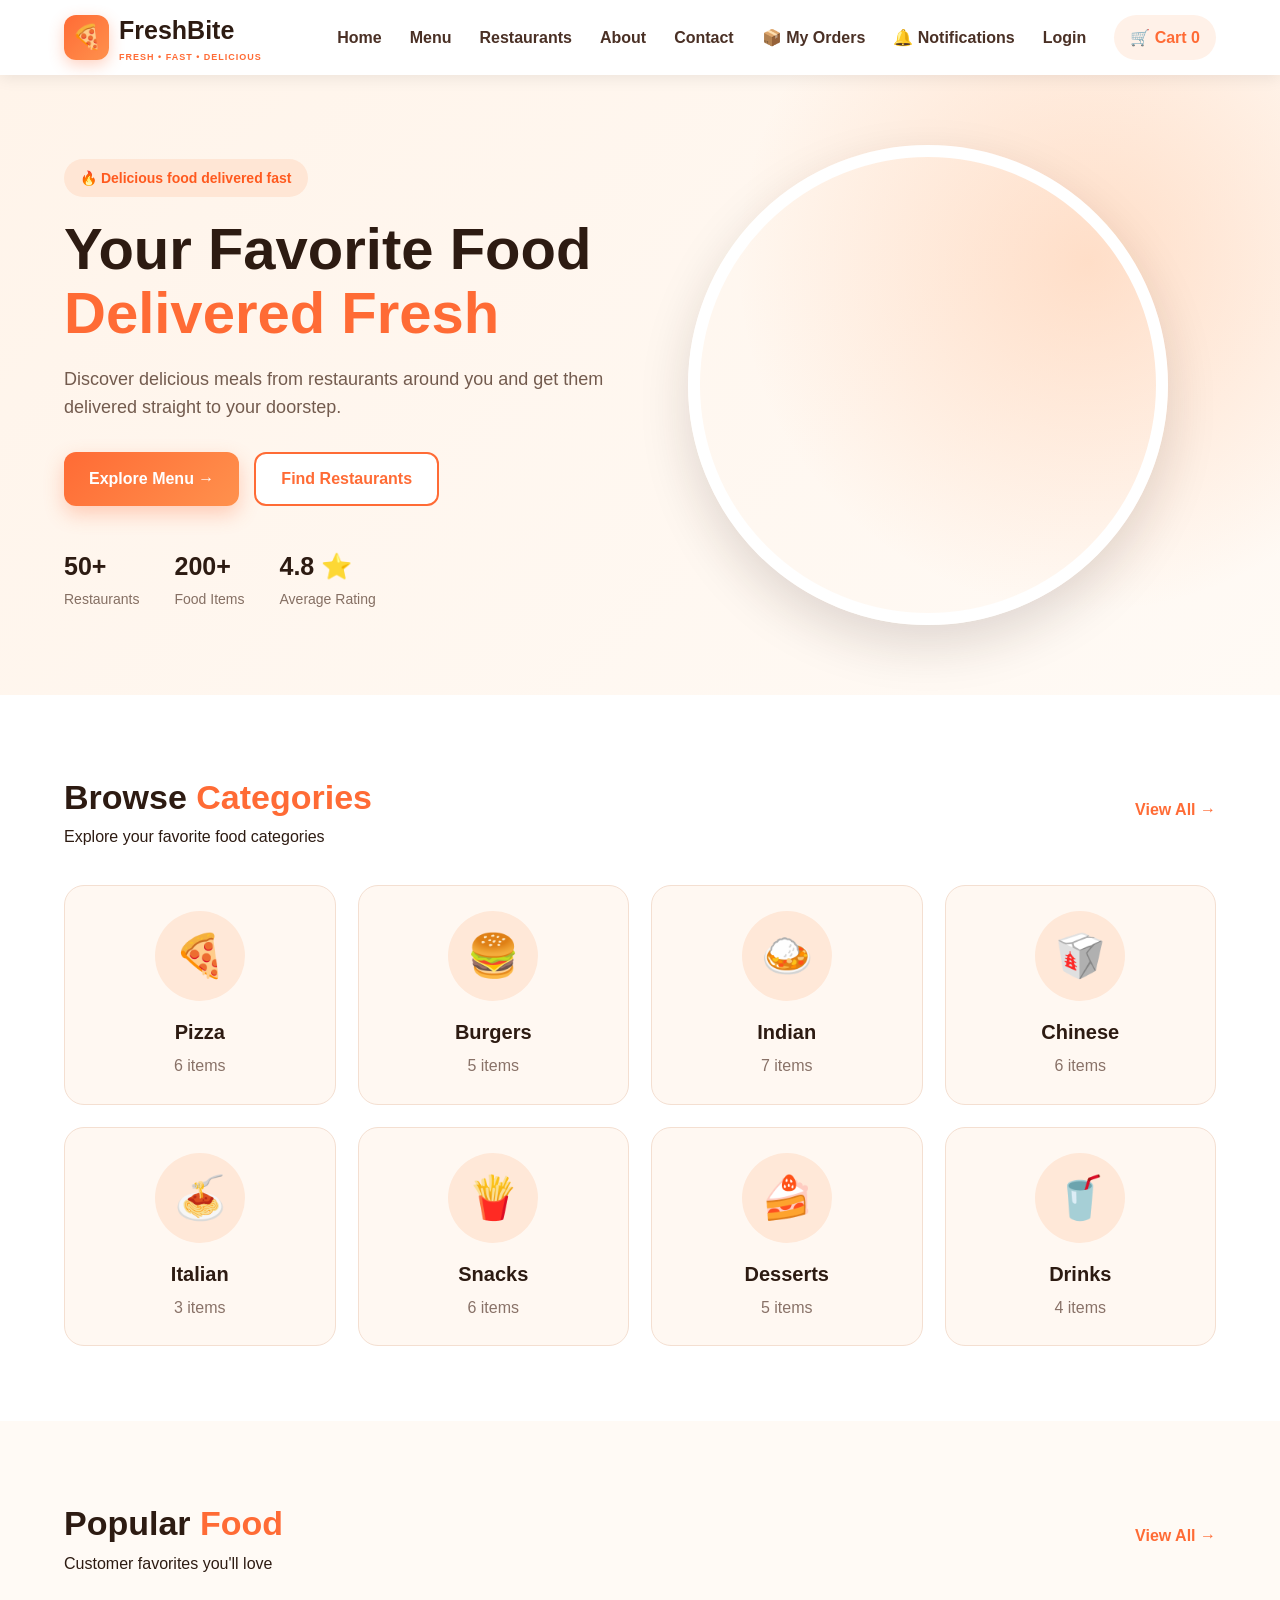
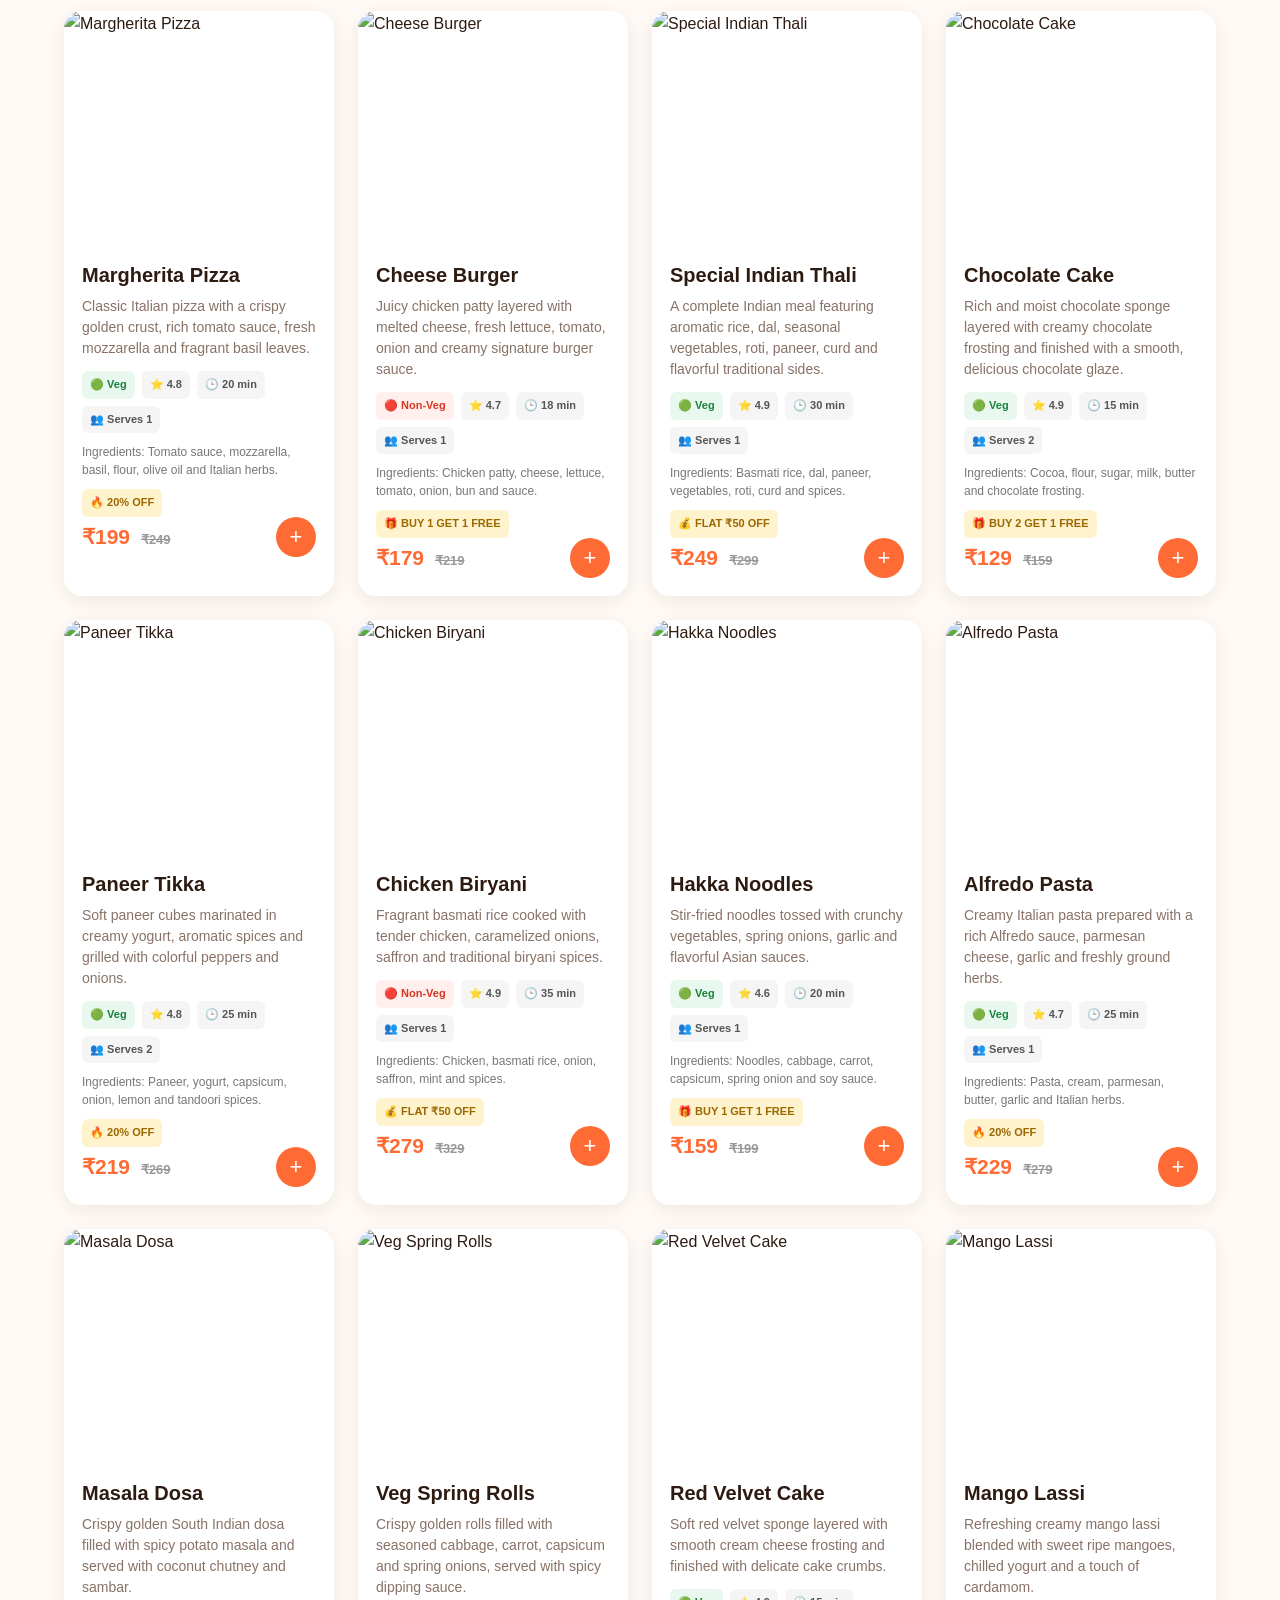
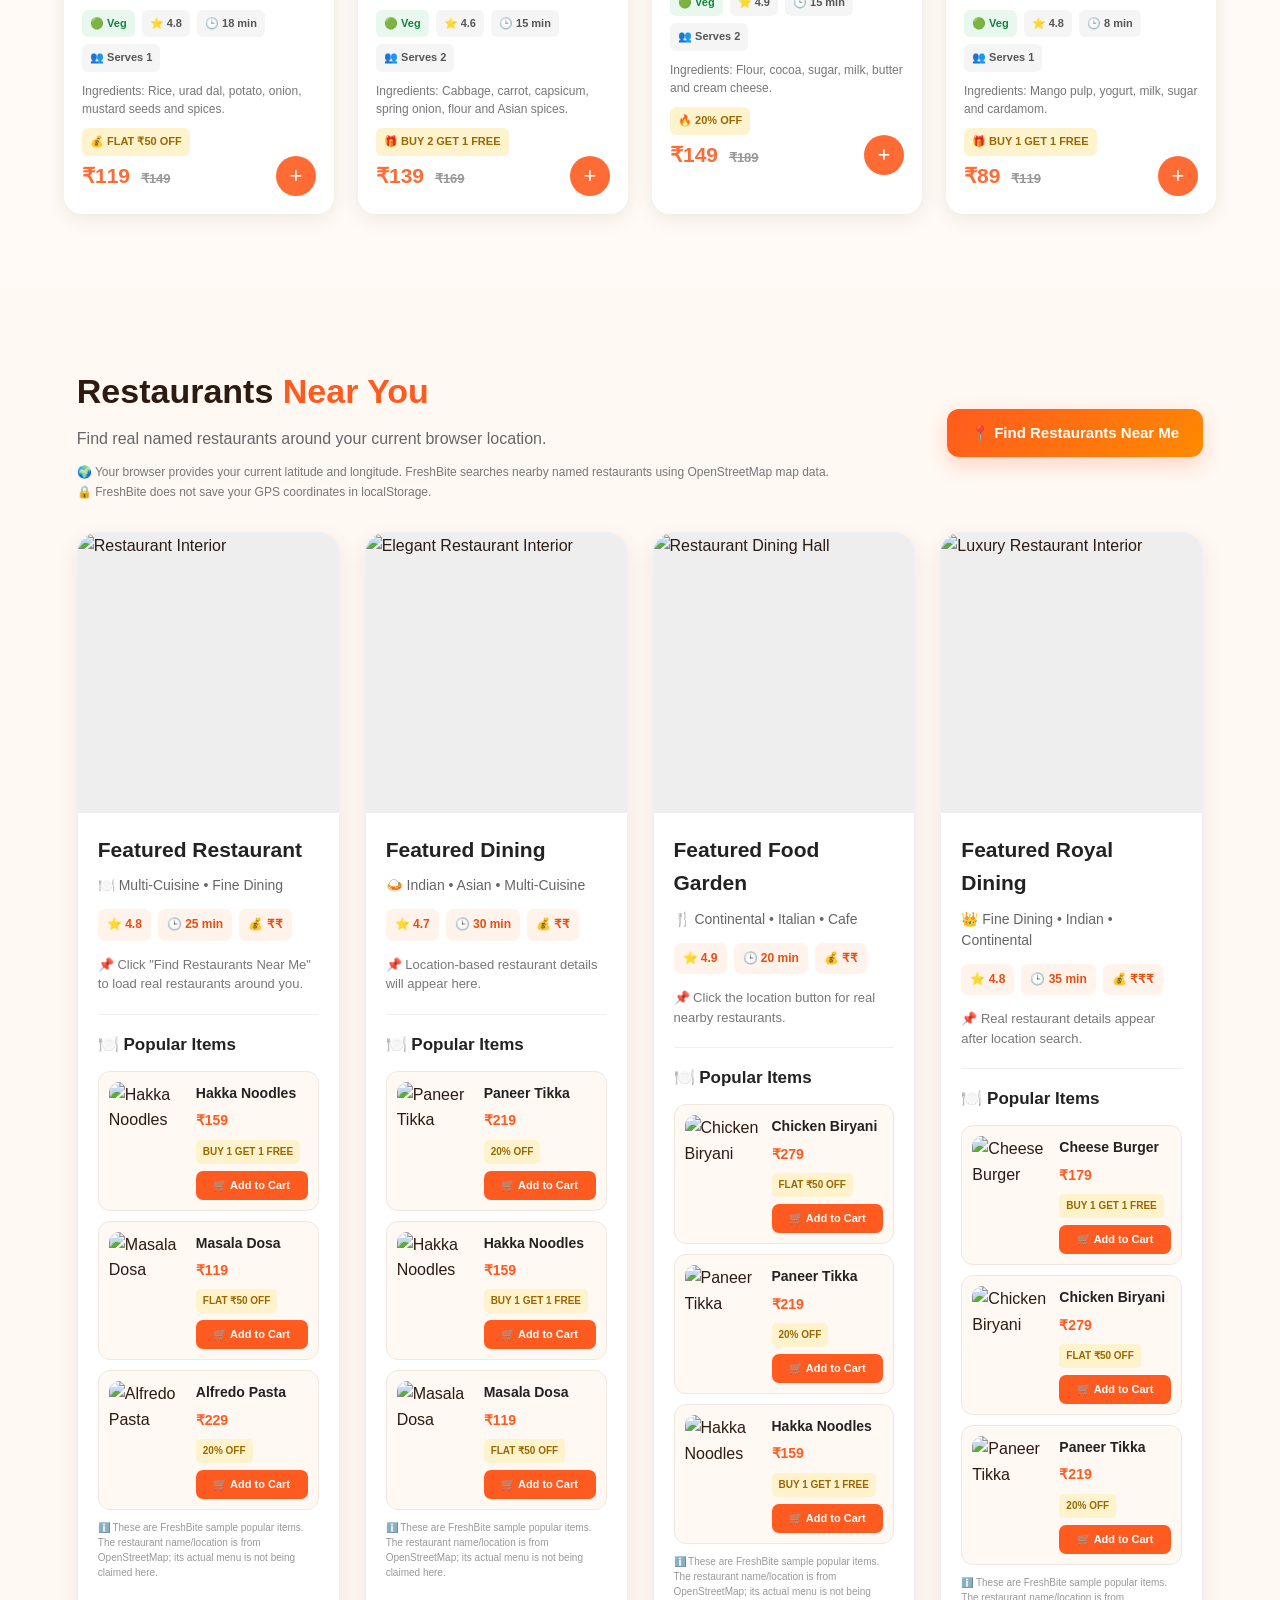
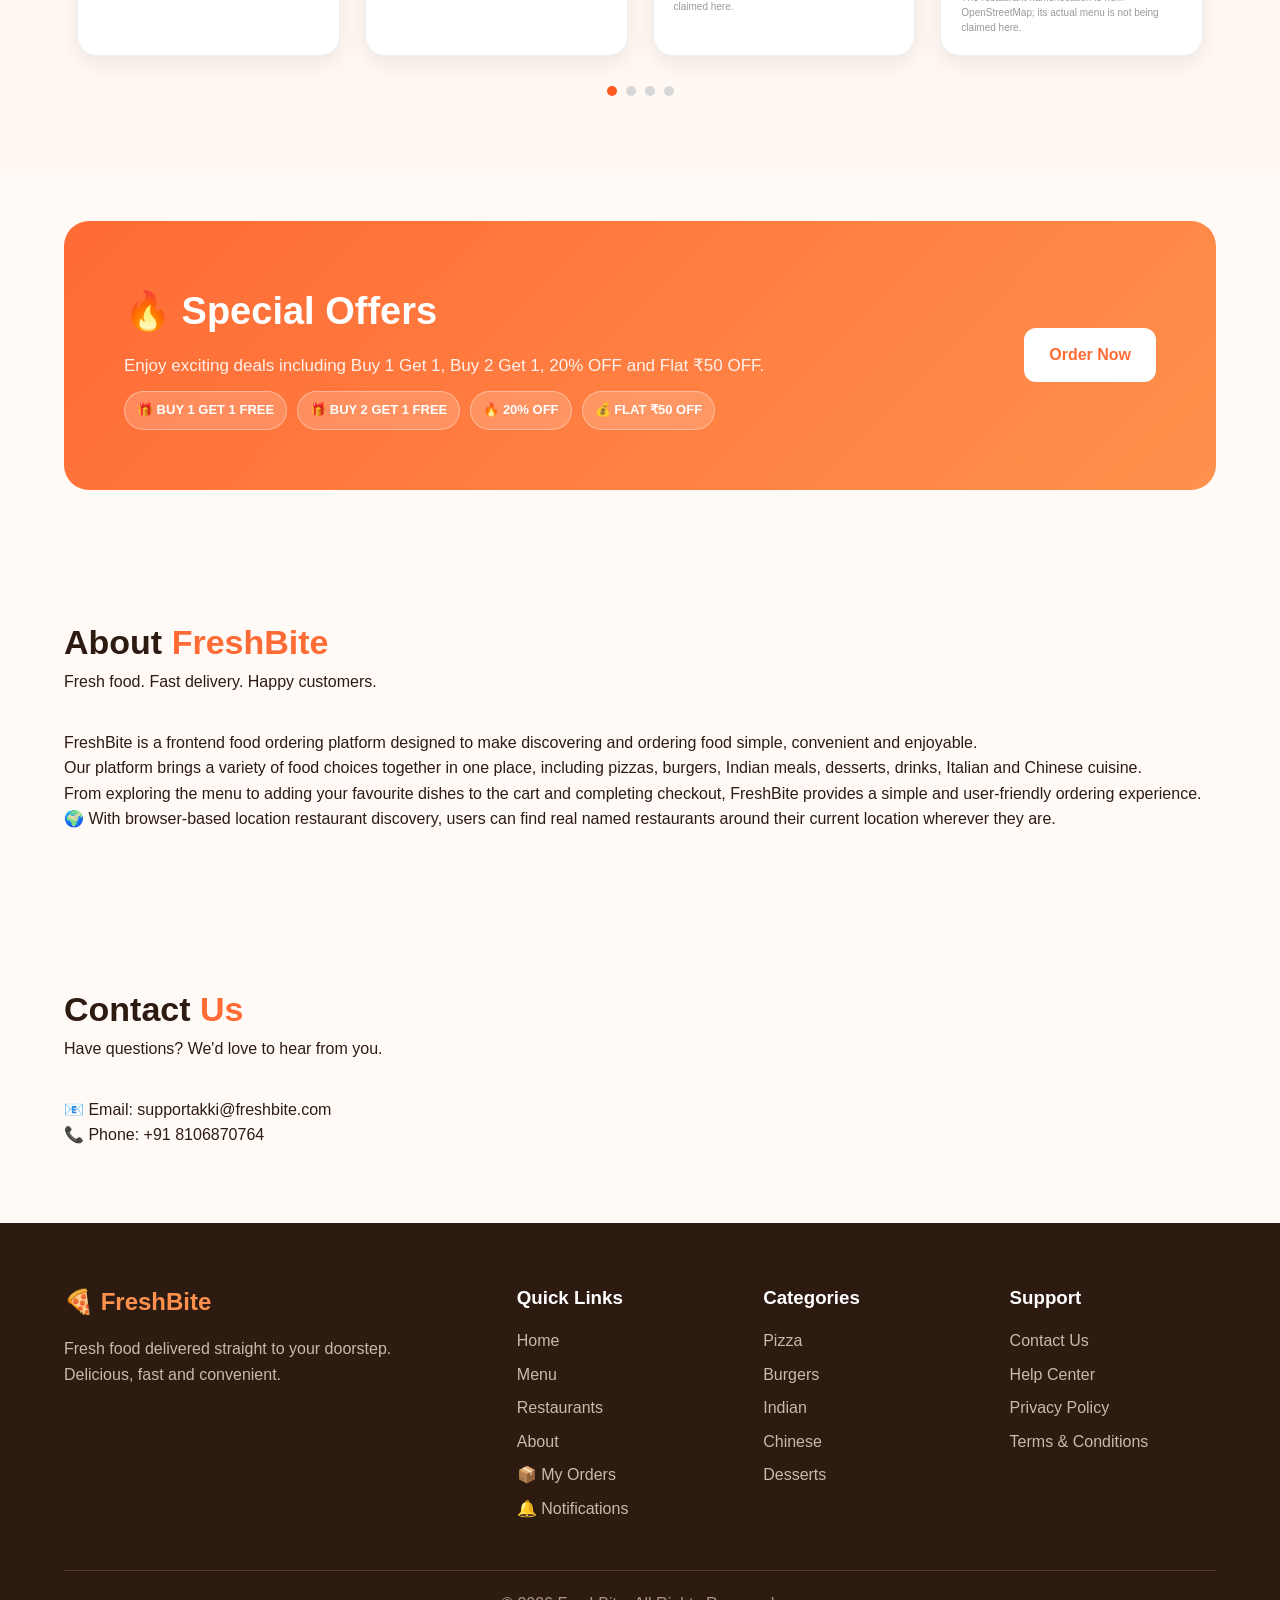
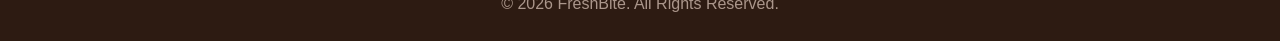
==== commit cf08d9f5: "Update FreshBite website" ====
--- a/index.html
+++ b/index.html
@@ -2,64 +2,1901 @@
 <html lang="en">
 
 <head>
-
     <meta charset="UTF-8">
-
-    <meta
-        name="viewport"
-        content="width=device-width, initial-scale=1.0"
-    >
+    <meta name="viewport" content="width=device-width, initial-scale=1.0">
 
     <title>FreshBite - Online Food Ordering</title>
 
-    <!-- Font Awesome Icons -->
     <link
         rel="stylesheet"
         href="https://cdnjs.cloudflare.com/ajax/libs/font-awesome/6.5.2/css/all.min.css"
     >
 
-    <!-- Main CSS -->
-    <link
-        rel="stylesheet"
-        href="css/style.css"
+    <link rel="stylesheet" href="css/style.css">
+
+    <style>
+
+        /* =====================================================
+           HOME PAGE EXTRA STYLES
+        ===================================================== */
+
+        .location-section {
+            padding: 75px 6%;
+            background: #fff8f3;
+        }
+
+        .location-header {
+            display: flex;
+            justify-content: space-between;
+            align-items: center;
+            gap: 25px;
+            flex-wrap: wrap;
+            margin-bottom: 30px;
+        }
+
+        .location-title {
+            margin: 0;
+        }
+
+        .location-title span {
+            color: #ff5a1f;
+        }
+
+        .location-subtitle {
+            margin-top: 8px;
+            color: #666;
+            line-height: 1.6;
+        }
+
+        .location-btn {
+            border: none;
+            background: linear-gradient(135deg, #ff5a1f, #ff8a00);
+            color: white;
+            padding: 15px 24px;
+            border-radius: 12px;
+            font-size: 15px;
+            font-weight: 700;
+            cursor: pointer;
+            box-shadow: 0 8px 20px rgba(255,90,31,.22);
+            transition: .3s;
+            white-space: nowrap;
+        }
+
+        .location-btn:hover {
+            transform: translateY(-2px);
+        }
+
+        .location-btn:disabled {
+            opacity: .7;
+            cursor: wait;
+            transform: none;
+        }
+
+        .location-status {
+            margin: 15px 0 25px;
+            padding: 14px 18px;
+            border-radius: 10px;
+            background: white;
+            color: #555;
+            display: none;
+            border: 1px solid #eee;
+        }
+
+        /* =====================================================
+           RESTAURANT GRID
+        ===================================================== */
+
+        .nearby-restaurants {
+            display: grid;
+            grid-template-columns: repeat(4, 1fr);
+            gap: 25px;
+            width: 100%;
+        }
+
+        .nearby-card {
+            background: white;
+            border-radius: 20px;
+            overflow: hidden;
+            box-shadow: 0 8px 25px rgba(0,0,0,.08);
+            transition: .3s;
+            border: 1px solid #f0f0f0;
+            min-width: 0;
+        }
+
+        .nearby-card:hover {
+            transform: translateY(-6px);
+            box-shadow: 0 15px 35px rgba(0,0,0,.14);
+        }
+
+        .nearby-image {
+            width: 100%;
+            height: 280px;
+            display: block;
+            object-fit: cover;
+            background: #eee;
+        }
+
+        .nearby-info {
+            padding: 20px;
+        }
+
+        .nearby-info h3 {
+            margin: 0 0 9px;
+            font-size: 21px;
+            color: #222;
+        }
+
+        .nearby-cuisine {
+            color: #666;
+            font-size: 14px;
+            margin-bottom: 13px;
+            line-height: 1.5;
+        }
+
+        .nearby-meta {
+            display: flex;
+            flex-wrap: wrap;
+            gap: 7px;
+            margin-bottom: 14px;
+        }
+
+        .nearby-tag {
+            background: #fff3eb;
+            color: #e84d13;
+            padding: 6px 9px;
+            border-radius: 7px;
+            font-size: 12px;
+            font-weight: 600;
+        }
+
+        .restaurant-address {
+            font-size: 13px;
+            color: #777;
+            line-height: 1.5;
+            margin: 10px 0 14px;
+        }
+
+        .restaurant-phone {
+            font-size: 12px;
+            color: #555;
+            margin: 8px 0;
+        }
+
+        .restaurant-website {
+            font-size: 12px;
+            margin: 8px 0 14px;
+        }
+
+        .restaurant-website a {
+            color: #ff5a1f;
+            text-decoration: none;
+        }
+
+        .restaurant-website a:hover {
+            text-decoration: underline;
+        }
+
+        .restaurant-actions {
+            display: flex;
+            flex-wrap: wrap;
+            gap: 7px;
+        }
+
+        .directions-btn {
+            display: inline-block;
+            text-decoration: none;
+            background: #111827;
+            color: white;
+            padding: 10px 15px;
+            border-radius: 9px;
+            font-size: 13px;
+            font-weight: 600;
+            transition: .2s;
+        }
+
+        .directions-btn:hover {
+            background: #ff5a1f;
+        }
+
+        .map-btn {
+            display: inline-block;
+            text-decoration: none;
+            background: #f3f4f6;
+            color: #111827;
+            padding: 10px 15px;
+            border-radius: 9px;
+            font-size: 13px;
+            font-weight: 600;
+            transition: .2s;
+        }
+
+        .map-btn:hover {
+            background: #e5e7eb;
+        }
+
+        .restaurant-source {
+            font-size: 11px;
+            color: #999;
+            margin-top: 12px;
+        }
+
+        .no-location {
+            text-align: center;
+            padding: 40px 20px;
+            background: white;
+            border-radius: 16px;
+            color: #666;
+            grid-column: 1 / -1;
+        }
+
+        .no-location-icon {
+            font-size: 45px;
+            margin-bottom: 12px;
+        }
+
+        /* =====================================================
+           RESTAURANT DOTS
+        ===================================================== */
+
+        .restaurant-dots {
+            grid-column: 1 / -1;
+            display: flex;
+            justify-content: center;
+            align-items: center;
+            gap: 9px;
+            margin: 5px 0 0;
+        }
+
+        .restaurant-dot {
+            width: 10px;
+            height: 10px;
+            border-radius: 50%;
+            background: #d7d7d7;
+            display: block;
+        }
+
+        .restaurant-dot.active {
+            background: #ff5a1f;
+        }
+
+        /* =====================================================
+           FOOD DETAILS
+        ===================================================== */
+
+        .food-details {
+            display: flex;
+            flex-wrap: wrap;
+            gap: 7px;
+            margin: 10px 0;
+        }
+
+        .food-detail-tag {
+            font-size: 11px;
+            padding: 5px 8px;
+            border-radius: 6px;
+            background: #f5f5f5;
+            color: #555;
+            font-weight: 600;
+        }
+
+        .veg-tag {
+            background: #e9f8ee;
+            color: #16833d;
+        }
+
+        .nonveg-tag {
+            background: #fff0ed;
+            color: #d93624;
+        }
+
+        .offer-tag {
+            background: #fff3cd;
+            color: #9a6700;
+        }
+
+        .old-price {
+            text-decoration: line-through;
+            color: #999;
+            font-size: 13px;
+            margin-left: 5px;
+        }
+
+        .food-ingredients {
+            font-size: 12px;
+            color: #777;
+            line-height: 1.5;
+            margin: 7px 0;
+        }
+
+        .offer-access {
+            margin-top: 10px;
+            display: flex;
+            flex-wrap: wrap;
+            gap: 7px;
+        }
+
+        .offer-access span {
+            font-size: 11px;
+            padding: 5px 8px;
+            border-radius: 6px;
+            background: #fff3cd;
+            color: #9a6700;
+            font-weight: 700;
+        }
+
+        /* =====================================================
+           LOCATION
+        ===================================================== */
+
+        .location-note {
+            margin-top: 12px;
+            font-size: 12px;
+            color: #777;
+            line-height: 1.6;
+        }
+
+        .location-accuracy {
+            display: none;
+            margin-top: 10px;
+            font-size: 12px;
+            color: #777;
+        }
+
+        /* =====================================================
+           OFFERS
+        ===================================================== */
+
+        .offer-list {
+            display: flex;
+            flex-wrap: wrap;
+            gap: 10px;
+            margin-top: 12px;
+        }
+
+        .offer-chip {
+            background: rgba(255,255,255,.18);
+            border: 1px solid rgba(255,255,255,.35);
+            padding: 8px 12px;
+            border-radius: 20px;
+            font-size: 13px;
+            font-weight: 700;
+        }
+
+        /* =====================================================
+           SEARCH ANIMATION
+        ===================================================== */
+
+        .searching-dots {
+            display: inline-flex;
+            gap: 4px;
+            margin-left: 5px;
+        }
+
+        .searching-dots span {
+            width: 5px;
+            height: 5px;
+            background: currentColor;
+            border-radius: 50%;
+            animation: dotPulse 1.2s infinite;
+        }
+
+        .searching-dots span:nth-child(2) {
+            animation-delay: .2s;
+        }
+
+        .searching-dots span:nth-child(3) {
+            animation-delay: .4s;
+        }
+
+        @keyframes dotPulse {
+            0%,60%,100% {
+                opacity: .3;
+                transform: translateY(0);
+            }
+
+            30% {
+                opacity: 1;
+                transform: translateY(-3px);
+            }
+        }
+
+        /* =====================================================
+           FOOD GRID
+        ===================================================== */
+
+        .food-grid {
+            display: grid;
+            grid-template-columns: repeat(4, 1fr);
+            gap: 25px;
+        }
+
+        .food-card {
+            height: 100%;
+            display: flex;
+            flex-direction: column;
+        }
+
+        .food-card > img {
+            width: 100%;
+            height: 220px;
+            object-fit: cover;
+            display: block;
+        }
+
+        .food-info {
+            flex: 1;
+        }
+
+        .food-description {
+            line-height: 1.5;
+        }
+
+        /* =====================================================
+           RESTAURANT MENU ITEMS
+        ===================================================== */
+
+        .nearby-menu {
+            margin-top: 20px;
+            padding-top: 16px;
+            border-top: 1px solid #eeeeee;
+        }
+
+        .nearby-menu h4 {
+            margin: 0 0 13px;
+            font-size: 17px;
+            color: #222;
+        }
+
+        .nearby-food-item {
+            display: flex;
+            gap: 12px;
+            padding: 10px;
+            margin-bottom: 10px;
+            background: #fff8f3;
+            border-radius: 12px;
+            border: 1px solid #f1e7df;
+        }
+
+        .nearby-food-item img {
+            width: 75px;
+            height: 75px;
+            flex-shrink: 0;
+            object-fit: cover;
+            border-radius: 10px;
+        }
+
+        .nearby-food-details {
+            flex: 1;
+            min-width: 0;
+        }
+
+        .nearby-food-details h5 {
+            margin: 0 0 5px;
+            font-size: 14px;
+            color: #222;
+        }
+
+        .nearby-food-price {
+            font-size: 14px;
+            font-weight: 800;
+            color: #ff5a1f;
+            margin-bottom: 5px;
+        }
+
+        .nearby-food-offer {
+            display: inline-block;
+            background: #fff3cd;
+            color: #9a6700;
+            padding: 4px 7px;
+            border-radius: 5px;
+            font-size: 10px;
+            font-weight: 700;
+            margin-bottom: 7px;
+        }
+
+        .nearby-add-btn {
+            display: block;
+            width: 100%;
+            border: none;
+            background: #ff5a1f;
+            color: white;
+            padding: 8px 10px;
+            border-radius: 7px;
+            font-size: 11px;
+            font-weight: 700;
+            cursor: pointer;
+            transition: .2s;
+        }
+
+        .nearby-add-btn:hover {
+            background: #e94b12;
+            transform: translateY(-1px);
+        }
+
+        .restaurant-menu-note {
+            font-size: 10px;
+            color: #999;
+            line-height: 1.5;
+            margin-top: 10px;
+        }
+
+        /* =====================================================
+           ADD TO CART CLICK FEEDBACK
+        ===================================================== */
+.cart-clicked {
+    animation: addToCartFlash 0.5s ease;
+}
+
+@keyframes addToCartFlash {
+    0% {
+        background-color: #000 !important;
+        color: #fff !important;
+        transform: scale(1);
+    }
+
+    40% {
+        background-color: #000 !important;
+        color: #fff !important;
+        transform: scale(0.92);
+    }
+
+    100% {
+        background-color: initial;
+        color: initial;
+        transform: scale(1);
+    }
+}
+        /* =====================================================
+           MOBILE + TABLET
+        ===================================================== */
+
+        @media (max-width: 1100px) {
+
+            .food-grid {
+                grid-template-columns: repeat(3, 1fr);
+            }
+
+            .nearby-restaurants {
+                grid-template-columns: repeat(2, 1fr);
+            }
+
+        }
+
+        @media (max-width: 768px) {
+
+            .location-section {
+                padding: 55px 5%;
+            }
+
+            .location-header {
+                align-items: flex-start;
+            }
+
+            .location-btn {
+                width: 100%;
+                white-space: normal;
+            }
+
+            .nearby-restaurants {
+                grid-template-columns: 1fr;
+                gap: 20px;
+            }
+
+            .nearby-image {
+                height: 230px;
+            }
+
+            .food-grid {
+                grid-template-columns: 1fr;
+                gap: 20px;
+            }
+
+            .food-card > img {
+                height: 230px;
+            }
+
+            .food-details {
+                gap: 5px;
+            }
+
+            .restaurant-actions {
+                flex-direction: column;
+            }
+
+            .directions-btn,
+            .map-btn {
+                width: 100%;
+                text-align: center;
+            }
+
+            .nearby-food-item {
+                padding: 9px;
+            }
+
+            .nearby-food-item img {
+                width: 70px;
+                height: 70px;
+            }
+
+            .nearby-food-details h5 {
+                font-size: 13px;
+            }
+
+        }
+
+    </style>
+
+</head>
+
+<body>
+
+
+<!-- =====================================================
+     NAVIGATION
+===================================================== -->
+
+<header class="navbar">
+
+    <div class="logo">
+
+        <div class="logo-icon">
+            🍕
+        </div>
+
+        <div>
+
+            <div class="logo-text">
+                FreshBite
+            </div>
+
+            <span class="logo-subtitle">
+                FRESH • FAST • DELICIOUS
+            </span>
+
+        </div>
+
+    </div>
+
+
+    <nav class="nav-links">
+
+        <a href="index.html">Home</a>
+
+        <a href="menu.html">Menu</a>
+
+        <a href="#restaurants">Restaurants</a>
+
+        <a href="#about">About</a>
+
+        <a href="#contact">Contact</a>
+
+        <a href="my-orders.html">
+            📦 My Orders
+        </a>
+
+        <a href="notification.html">
+            🔔 Notifications
+        </a>
+
+        <a href="login.html">
+            Login
+        </a>
+
+        <a href="cart.html" class="cart-btn">
+
+            🛒 Cart
+
+            <span id="cart-count">
+                0
+            </span>
+
+        </a>
+
+    </nav>
+
+
+    <button
+        class="menu-btn"
+        id="menu-btn"
+        type="button"
     >
-
-</head>
-
-<body>
-
-    <!-- =========================
-         NAVIGATION BAR
-    ========================== -->
-
-    <header class="navbar">
-
-        <!-- LOGO -->
-
-        <div class="logo">
-
-            <div class="logo-icon">
-                🍕
+        ☰
+    </button>
+
+</header>
+
+
+<!-- =====================================================
+     HERO
+===================================================== -->
+
+<section class="hero">
+
+    <div class="hero-content">
+
+        <div class="hero-badge">
+            🔥 Delicious food delivered fast
+        </div>
+
+        <h1>
+
+            Your Favorite Food
+
+            <span>
+                Delivered Fresh
+            </span>
+
+        </h1>
+
+        <p>
+            Discover delicious meals from restaurants
+            around you and get them delivered straight
+            to your doorstep.
+        </p>
+
+        <div class="hero-buttons">
+
+            <a href="menu.html" class="btn-primary">
+                Explore Menu →
+            </a>
+
+            <a href="#restaurants" class="btn-secondary">
+                Find Restaurants
+            </a>
+
+        </div>
+
+        <div class="stats">
+
+            <div class="stat">
+
+                <strong>
+                    50+
+                </strong>
+
+                <span>
+                    Restaurants
+                </span>
+
             </div>
 
-            <div>
-
-                <div class="logo-text">
+            <div class="stat">
+
+                <strong>
+                    200+
+                </strong>
+
+                <span>
+                    Food Items
+                </span>
+
+            </div>
+
+            <div class="stat">
+
+                <strong>
+                    4.8 ⭐
+                </strong>
+
+                <span>
+                    Average Rating
+                </span>
+
+            </div>
+
+        </div>
+
+    </div>
+
+
+    <div class="hero-image">
+
+        <img
+            src="https://images.unsplash.com/photo-1504674900247-0877df9cc836"
+            alt="Delicious food"
+        >
+
+    </div>
+
+</section>
+
+
+<!-- =====================================================
+     CATEGORIES
+===================================================== -->
+
+<section class="categories">
+
+    <div class="section-header">
+
+        <div>
+
+            <h2 class="section-title">
+
+                Browse
+
+                <span>
+                    Categories
+                </span>
+
+            </h2>
+
+            <p>
+                Explore your favorite food categories
+            </p>
+
+        </div>
+
+        <a href="menu.html" class="view-all">
+            View All →
+        </a>
+
+    </div>
+
+
+    <div class="category-grid">
+
+        <a href="menu.html?category=pizza" class="category-card">
+            <div class="category-icon">🍕</div>
+            <h3>Pizza</h3>
+            <p>6 items</p>
+        </a>
+
+
+        <a href="menu.html?category=burger" class="category-card">
+            <div class="category-icon">🍔</div>
+            <h3>Burgers</h3>
+            <p>5 items</p>
+        </a>
+
+
+        <a href="menu.html?category=indian" class="category-card">
+            <div class="category-icon">🍛</div>
+            <h3>Indian</h3>
+            <p>7 items</p>
+        </a>
+
+
+        <a href="menu.html?category=chinese" class="category-card">
+            <div class="category-icon">🥡</div>
+            <h3>Chinese</h3>
+            <p>6 items</p>
+        </a>
+
+
+        <a href="menu.html?category=italian" class="category-card">
+            <div class="category-icon">🍝</div>
+            <h3>Italian</h3>
+            <p>3 items</p>
+        </a>
+
+
+        <a href="menu.html?category=snacks" class="category-card">
+            <div class="category-icon">🍟</div>
+            <h3>Snacks</h3>
+            <p>6 items</p>
+        </a>
+
+
+        <a href="menu.html?category=dessert" class="category-card">
+            <div class="category-icon">🍰</div>
+            <h3>Desserts</h3>
+            <p>5 items</p>
+        </a>
+
+
+        <a href="menu.html?category=drinks" class="category-card">
+            <div class="category-icon">🥤</div>
+            <h3>Drinks</h3>
+            <p>4 items</p>
+        </a>
+
+    </div>
+
+</section>
+
+
+<!-- =====================================================
+     POPULAR FOOD
+===================================================== -->
+
+<section class="food-section">
+
+    <div class="section-header">
+
+        <div>
+
+            <h2 class="section-title">
+
+                Popular
+
+                <span>
+                    Food
+                </span>
+
+            </h2>
+
+            <p>
+                Customer favorites you'll love
+            </p>
+
+        </div>
+
+        <a href="menu.html" class="view-all">
+            View All →
+        </a>
+
+    </div>
+
+
+    <div class="food-grid">
+
+
+        <!-- FOOD 1 -->
+
+        <div class="food-card">
+
+            <img
+                src="https://images.unsplash.com/photo-1574071318508-1cdbab80d002"
+                alt="Margherita Pizza"
+                loading="lazy"
+            >
+
+            <div class="food-info">
+
+                <h3>Margherita Pizza</h3>
+
+                <p class="food-description">
+                    Classic Italian pizza with a crispy golden
+                    crust, rich tomato sauce, fresh mozzarella
+                    and fragrant basil leaves.
+                </p>
+
+                <div class="food-details">
+                    <span class="food-detail-tag veg-tag">🟢 Veg</span>
+                    <span class="food-detail-tag">⭐ 4.8</span>
+                    <span class="food-detail-tag">🕒 20 min</span>
+                    <span class="food-detail-tag">👥 Serves 1</span>
+                </div>
+
+                <p class="food-ingredients">
+                    Ingredients: Tomato sauce, mozzarella,
+                    basil, flour, olive oil and Italian herbs.
+                </p>
+
+                <div class="offer-access">
+                    <span>🔥 20% OFF</span>
+                </div>
+
+                <div class="food-bottom">
+
+                    <span class="price">
+                        ₹199
+                        <span class="old-price">₹249</span>
+                    </span>
+
+                    <button
+                        class="add-cart"
+                        type="button"
+                        onclick="addFoodToCart(101,'Margherita Pizza',199,'https://images.unsplash.com/photo-1574071318508-1cdbab80d002','20% OFF',this)"
+                    >
+                        +
+                    </button>
+
+                </div>
+
+            </div>
+
+        </div>
+
+
+        <!-- FOOD 2 -->
+
+        <div class="food-card">
+
+            <img
+                src="https://images.unsplash.com/photo-1568901346375-23c9450c58cd"
+                alt="Cheese Burger"
+                loading="lazy"
+            >
+
+            <div class="food-info">
+
+                <h3>Cheese Burger</h3>
+
+                <p class="food-description">
+                    Juicy chicken patty layered with melted
+                    cheese, fresh lettuce, tomato, onion and
+                    creamy signature burger sauce.
+                </p>
+
+                <div class="food-details">
+                    <span class="food-detail-tag nonveg-tag">🔴 Non-Veg</span>
+                    <span class="food-detail-tag">⭐ 4.7</span>
+                    <span class="food-detail-tag">🕒 18 min</span>
+                    <span class="food-detail-tag">👥 Serves 1</span>
+                </div>
+
+                <p class="food-ingredients">
+                    Ingredients: Chicken patty, cheese,
+                    lettuce, tomato, onion, bun and sauce.
+                </p>
+
+                <div class="offer-access">
+                    <span>🎁 BUY 1 GET 1 FREE</span>
+                </div>
+
+                <div class="food-bottom">
+
+                    <span class="price">
+                        ₹179
+                        <span class="old-price">₹219</span>
+                    </span>
+
+                    <button
+                        class="add-cart"
+                        type="button"
+                        onclick="addFoodToCart(102,'Cheese Burger',179,'https://images.unsplash.com/photo-1568901346375-23c9450c58cd','BUY 1 GET 1 FREE',this)"
+                    >
+                        +
+                    </button>
+
+                </div>
+
+            </div>
+
+        </div>
+
+
+        <!-- FOOD 3 -->
+
+        <div class="food-card">
+
+            <img
+                src="https://images.unsplash.com/photo-1547592180-85f173990554"
+                alt="Special Indian Thali"
+                loading="lazy"
+            >
+
+            <div class="food-info">
+
+                <h3>Special Indian Thali</h3>
+
+                <p class="food-description">
+                    A complete Indian meal featuring aromatic
+                    rice, dal, seasonal vegetables, roti, paneer,
+                    curd and flavorful traditional sides.
+                </p>
+
+                <div class="food-details">
+                    <span class="food-detail-tag veg-tag">🟢 Veg</span>
+                    <span class="food-detail-tag">⭐ 4.9</span>
+                    <span class="food-detail-tag">🕒 30 min</span>
+                    <span class="food-detail-tag">👥 Serves 1</span>
+                </div>
+
+                <p class="food-ingredients">
+                    Ingredients: Basmati rice, dal, paneer,
+                    vegetables, roti, curd and spices.
+                </p>
+
+                <div class="offer-access">
+                    <span>💰 FLAT ₹50 OFF</span>
+                </div>
+
+                <div class="food-bottom">
+
+                    <span class="price">
+                        ₹249
+                        <span class="old-price">₹299</span>
+                    </span>
+
+                    <button
+                        class="add-cart"
+                        type="button"
+                        onclick="addFoodToCart(103,'Special Indian Thali',249,'https://images.unsplash.com/photo-1547592180-85f173990554','FLAT ₹50 OFF',this)"
+                    >
+                        +
+                    </button>
+
+                </div>
+
+            </div>
+
+        </div>
+
+
+        <!-- FOOD 4 -->
+
+        <div class="food-card">
+
+            <img
+                src="https://images.unsplash.com/photo-1578985545062-69928b1d9587"
+                alt="Chocolate Cake"
+                loading="lazy"
+            >
+
+            <div class="food-info">
+
+                <h3>Chocolate Cake</h3>
+
+                <p class="food-description">
+                    Rich and moist chocolate sponge layered with
+                    creamy chocolate frosting and finished with
+                    a smooth, delicious chocolate glaze.
+                </p>
+
+                <div class="food-details">
+                    <span class="food-detail-tag veg-tag">🟢 Veg</span>
+                    <span class="food-detail-tag">⭐ 4.9</span>
+                    <span class="food-detail-tag">🕒 15 min</span>
+                    <span class="food-detail-tag">👥 Serves 2</span>
+                </div>
+
+                <p class="food-ingredients">
+                    Ingredients: Cocoa, flour, sugar,
+                    milk, butter and chocolate frosting.
+                </p>
+
+                <div class="offer-access">
+                    <span>🎁 BUY 2 GET 1 FREE</span>
+                </div>
+
+                <div class="food-bottom">
+
+                    <span class="price">
+                        ₹129
+                        <span class="old-price">₹159</span>
+                    </span>
+
+                    <button
+                        class="add-cart"
+                        type="button"
+                        onclick="addFoodToCart(104,'Chocolate Cake',129,'https://images.unsplash.com/photo-1578985545062-69928b1d9587','BUY 2 GET 1 FREE',this)"
+                    >
+                        +
+                    </button>
+
+                </div>
+
+            </div>
+
+        </div>
+
+
+        <!-- FOOD 5 -->
+
+        <div class="food-card">
+
+            <img
+                src="https://images.unsplash.com/photo-1601050690597-df0568f70950"
+                alt="Paneer Tikka"
+                loading="lazy"
+            >
+
+            <div class="food-info">
+
+                <h3>Paneer Tikka</h3>
+
+                <p class="food-description">
+                    Soft paneer cubes marinated in creamy yogurt,
+                    aromatic spices and grilled with colorful
+                    peppers and onions.
+                </p>
+
+                <div class="food-details">
+                    <span class="food-detail-tag veg-tag">🟢 Veg</span>
+                    <span class="food-detail-tag">⭐ 4.8</span>
+                    <span class="food-detail-tag">🕒 25 min</span>
+                    <span class="food-detail-tag">👥 Serves 2</span>
+                </div>
+
+                <p class="food-ingredients">
+                    Ingredients: Paneer, yogurt, capsicum,
+                    onion, lemon and tandoori spices.
+                </p>
+
+                <div class="offer-access">
+                    <span>🔥 20% OFF</span>
+                </div>
+
+                <div class="food-bottom">
+
+                    <span class="price">
+                        ₹219
+                        <span class="old-price">₹269</span>
+                    </span>
+
+                    <button
+                        class="add-cart"
+                        type="button"
+                        onclick="addFoodToCart(105,'Paneer Tikka',219,'https://images.unsplash.com/photo-1601050690597-df0568f70950','20% OFF',this)"
+                    >
+                        +
+                    </button>
+
+                </div>
+
+            </div>
+
+        </div>
+
+
+        <!-- FOOD 6 -->
+
+        <div class="food-card">
+
+            <img
+                src="https://images.unsplash.com/photo-1563379091339-03246963d51a"
+                alt="Chicken Biryani"
+                loading="lazy"
+            >
+
+            <div class="food-info">
+
+                <h3>Chicken Biryani</h3>
+
+                <p class="food-description">
+                    Fragrant basmati rice cooked with tender
+                    chicken, caramelized onions, saffron and
+                    traditional biryani spices.
+                </p>
+
+                <div class="food-details">
+                    <span class="food-detail-tag nonveg-tag">🔴 Non-Veg</span>
+                    <span class="food-detail-tag">⭐ 4.9</span>
+                    <span class="food-detail-tag">🕒 35 min</span>
+                    <span class="food-detail-tag">👥 Serves 1</span>
+                </div>
+
+                <p class="food-ingredients">
+                    Ingredients: Chicken, basmati rice,
+                    onion, saffron, mint and spices.
+                </p>
+
+                <div class="offer-access">
+                    <span>💰 FLAT ₹50 OFF</span>
+                </div>
+
+                <div class="food-bottom">
+
+                    <span class="price">
+                        ₹279
+                        <span class="old-price">₹329</span>
+                    </span>
+
+                    <button
+                        class="add-cart"
+                        type="button"
+                        onclick="addFoodToCart(106,'Chicken Biryani',279,'https://images.unsplash.com/photo-1563379091339-03246963d51a','FLAT ₹50 OFF',this)"
+                    >
+                        +
+                    </button>
+
+                </div>
+
+            </div>
+
+        </div>
+
+
+        <!-- FOOD 7 -->
+
+        <div class="food-card">
+
+            <img
+                src="https://images.unsplash.com/photo-1557872943-16a5ac26437e"
+                alt="Hakka Noodles"
+                loading="lazy"
+            >
+
+            <div class="food-info">
+
+                <h3>Hakka Noodles</h3>
+
+                <p class="food-description">
+                    Stir-fried noodles tossed with crunchy
+                    vegetables, spring onions, garlic and
+                    flavorful Asian sauces.
+                </p>
+
+                <div class="food-details">
+                    <span class="food-detail-tag veg-tag">🟢 Veg</span>
+                    <span class="food-detail-tag">⭐ 4.6</span>
+                    <span class="food-detail-tag">🕒 20 min</span>
+                    <span class="food-detail-tag">👥 Serves 1</span>
+                </div>
+
+                <p class="food-ingredients">
+                    Ingredients: Noodles, cabbage, carrot,
+                    capsicum, spring onion and soy sauce.
+                </p>
+
+                <div class="offer-access">
+                    <span>🎁 BUY 1 GET 1 FREE</span>
+                </div>
+
+                <div class="food-bottom">
+
+                    <span class="price">
+                        ₹159
+                        <span class="old-price">₹199</span>
+                    </span>
+
+                    <button
+                        class="add-cart"
+                        type="button"
+                        onclick="addFoodToCart(107,'Hakka Noodles',159,'https://images.unsplash.com/photo-1557872943-16a5ac26437e','BUY 1 GET 1 FREE',this)"
+                    >
+                        +
+                    </button>
+
+                </div>
+
+            </div>
+
+        </div>
+
+
+        <!-- FOOD 8 -->
+
+        <div class="food-card">
+
+            <img
+                src="https://images.unsplash.com/photo-1473093295043-cdd812d0e601"
+                alt="Alfredo Pasta"
+                loading="lazy"
+            >
+
+            <div class="food-info">
+
+                <h3>Alfredo Pasta</h3>
+
+                <p class="food-description">
+                    Creamy Italian pasta prepared with a rich
+                    Alfredo sauce, parmesan cheese, garlic
+                    and freshly ground herbs.
+                </p>
+
+                <div class="food-details">
+                    <span class="food-detail-tag veg-tag">🟢 Veg</span>
+                    <span class="food-detail-tag">⭐ 4.7</span>
+                    <span class="food-detail-tag">🕒 25 min</span>
+                    <span class="food-detail-tag">👥 Serves 1</span>
+                </div>
+
+                <p class="food-ingredients">
+                    Ingredients: Pasta, cream, parmesan,
+                    butter, garlic and Italian herbs.
+                </p>
+
+                <div class="offer-access">
+                    <span>🔥 20% OFF</span>
+                </div>
+
+                <div class="food-bottom">
+
+                    <span class="price">
+                        ₹229
+                        <span class="old-price">₹279</span>
+                    </span>
+
+                    <button
+                        class="add-cart"
+                        type="button"
+                        onclick="addFoodToCart(108,'Alfredo Pasta',229,'https://images.unsplash.com/photo-1473093295043-cdd812d0e601','20% OFF',this)"
+                    >
+                        +
+                    </button>
+
+                </div>
+
+            </div>
+
+        </div>
+
+
+        <!-- FOOD 9 -->
+
+        <div class="food-card">
+
+            <img
+                src="https://images.unsplash.com/photo-1630383249896-424e482df921"
+                alt="Masala Dosa"
+                loading="lazy"
+            >
+
+            <div class="food-info">
+
+                <h3>Masala Dosa</h3>
+
+                <p class="food-description">
+                    Crispy golden South Indian dosa filled
+                    with spicy potato masala and served with
+                    coconut chutney and sambar.
+                </p>
+
+                <div class="food-details">
+                    <span class="food-detail-tag veg-tag">🟢 Veg</span>
+                    <span class="food-detail-tag">⭐ 4.8</span>
+                    <span class="food-detail-tag">🕒 18 min</span>
+                    <span class="food-detail-tag">👥 Serves 1</span>
+                </div>
+
+                <p class="food-ingredients">
+                    Ingredients: Rice, urad dal, potato,
+                    onion, mustard seeds and spices.
+                </p>
+
+                <div class="offer-access">
+                    <span>💰 FLAT ₹50 OFF</span>
+                </div>
+
+                <div class="food-bottom">
+
+                    <span class="price">
+                        ₹119
+                        <span class="old-price">₹149</span>
+                    </span>
+
+                    <button
+                        class="add-cart"
+                        type="button"
+                        onclick="addFoodToCart(109,'Masala Dosa',119,'https://images.unsplash.com/photo-1630383249896-424e482df921','FLAT ₹50 OFF',this)"
+                    >
+                        +
+                    </button>
+
+                </div>
+
+            </div>
+
+        </div>
+
+
+        <!-- FOOD 10 -->
+
+        <div class="food-card">
+
+            <img
+                src="https://images.unsplash.com/photo-1547592180-85f173990554"
+                alt="Veg Spring Rolls"
+                loading="lazy"
+            >
+
+            <div class="food-info">
+
+                <h3>Veg Spring Rolls</h3>
+
+                <p class="food-description">
+                    Crispy golden rolls filled with seasoned
+                    cabbage, carrot, capsicum and spring onions,
+                    served with spicy dipping sauce.
+                </p>
+
+                <div class="food-details">
+                    <span class="food-detail-tag veg-tag">🟢 Veg</span>
+                    <span class="food-detail-tag">⭐ 4.6</span>
+                    <span class="food-detail-tag">🕒 15 min</span>
+                    <span class="food-detail-tag">👥 Serves 2</span>
+                </div>
+
+                <p class="food-ingredients">
+                    Ingredients: Cabbage, carrot, capsicum,
+                    spring onion, flour and Asian spices.
+                </p>
+
+                <div class="offer-access">
+                    <span>🎁 BUY 2 GET 1 FREE</span>
+                </div>
+
+                <div class="food-bottom">
+
+                    <span class="price">
+                        ₹139
+                        <span class="old-price">₹169</span>
+                    </span>
+
+                    <button
+                        class="add-cart"
+                        type="button"
+                        onclick="addFoodToCart(110,'Veg Spring Rolls',139,'https://images.unsplash.com/photo-1547592180-85f173990554','BUY 2 GET 1 FREE',this)"
+                    >
+                        +
+                    </button>
+
+                </div>
+
+            </div>
+
+        </div>
+
+
+        <!-- FOOD 11 -->
+
+        <div class="food-card">
+
+            <img
+                src="https://images.unsplash.com/photo-1586788680434-30d324b2d46f"
+                alt="Red Velvet Cake"
+                loading="lazy"
+            >
+
+            <div class="food-info">
+
+                <h3>Red Velvet Cake</h3>
+
+                <p class="food-description">
+                    Soft red velvet sponge layered with smooth
+                    cream cheese frosting and finished with
+                    delicate cake crumbs.
+                </p>
+
+                <div class="food-details">
+                    <span class="food-detail-tag veg-tag">🟢 Veg</span>
+                    <span class="food-detail-tag">⭐ 4.9</span>
+                    <span class="food-detail-tag">🕒 15 min</span>
+                    <span class="food-detail-tag">👥 Serves 2</span>
+                </div>
+
+                <p class="food-ingredients">
+                    Ingredients: Flour, cocoa, sugar,
+                    milk, butter and cream cheese.
+                </p>
+
+                <div class="offer-access">
+                    <span>🔥 20% OFF</span>
+                </div>
+
+                <div class="food-bottom">
+
+                    <span class="price">
+                        ₹149
+                        <span class="old-price">₹189</span>
+                    </span>
+
+                    <button
+                        class="add-cart"
+                        type="button"
+                        onclick="addFoodToCart(111,'Red Velvet Cake',149,'https://images.unsplash.com/photo-1586788680434-30d324b2d46f','20% OFF',this)"
+                    >
+                        +
+                    </button>
+
+                </div>
+
+            </div>
+
+        </div>
+
+
+        <!-- FOOD 12 -->
+
+        <div class="food-card">
+
+            <img
+                src="https://images.unsplash.com/photo-1577805947697-89e18249d767"
+                alt="Mango Lassi"
+                loading="lazy"
+            >
+
+            <div class="food-info">
+
+                <h3>Mango Lassi</h3>
+
+                <p class="food-description">
+                    Refreshing creamy mango lassi blended
+                    with sweet ripe mangoes, chilled yogurt
+                    and a touch of cardamom.
+                </p>
+
+                <div class="food-details">
+                    <span class="food-detail-tag veg-tag">🟢 Veg</span>
+                    <span class="food-detail-tag">⭐ 4.8</span>
+                    <span class="food-detail-tag">🕒 8 min</span>
+                    <span class="food-detail-tag">👥 Serves 1</span>
+                </div>
+
+                <p class="food-ingredients">
+                    Ingredients: Mango pulp, yogurt,
+                    milk, sugar and cardamom.
+                </p>
+
+                <div class="offer-access">
+                    <span>🎁 BUY 1 GET 1 FREE</span>
+                </div>
+
+                <div class="food-bottom">
+
+                    <span class="price">
+                        ₹89
+                        <span class="old-price">₹119</span>
+                    </span>
+
+                    <button
+                        class="add-cart"
+                        type="button"
+                        onclick="addFoodToCart(112,'Mango Lassi',89,'https://images.unsplash.com/photo-1577805947697-89e18249d767','BUY 1 GET 1 FREE',this)"
+                    >
+                        +
+                    </button>
+
+                </div>
+
+            </div>
+
+        </div>
+
+    </div>
+
+</section>
+
+
+<!-- =====================================================
+     RESTAURANTS NEAR YOU
+===================================================== -->
+
+<section
+    id="restaurants"
+    class="location-section"
+>
+
+    <div class="location-header">
+
+        <div>
+
+            <h2 class="section-title location-title">
+
+                Restaurants
+
+                <span>
+                    Near You
+                </span>
+
+            </h2>
+
+            <p class="location-subtitle">
+
+                Find real named restaurants around
+                your current browser location.
+
+            </p>
+
+            <p class="location-note">
+
+                🌍 Your browser provides your current
+                latitude and longitude. FreshBite searches
+                nearby named restaurants using
+                OpenStreetMap map data.
+
+                <br>
+
+                🔒 FreshBite does not save your GPS
+                coordinates in localStorage.
+
+            </p>
+
+            <p
+                id="location-accuracy"
+                class="location-accuracy"
+            ></p>
+
+        </div>
+
+
+        <button
+            id="find-restaurants-btn"
+            class="location-btn"
+            type="button"
+        >
+            📍 Find Restaurants Near Me
+        </button>
+
+    </div>
+
+
+    <div
+        id="location-status"
+        class="location-status"
+    ></div>
+
+
+    <div
+        id="nearby-restaurants"
+        class="nearby-restaurants"
+    ></div>
+
+</section>
+
+
+<!-- =====================================================
+     SPECIAL OFFERS
+===================================================== -->
+
+<section class="offers">
+
+    <div>
+
+        <h2>
+            🔥 Special Offers
+        </h2>
+
+        <p>
+            Enjoy exciting deals including
+            Buy 1 Get 1,
+            Buy 2 Get 1,
+            20% OFF
+            and Flat ₹50 OFF.
+        </p>
+
+        <div class="offer-list">
+
+            <span class="offer-chip">
+                🎁 BUY 1 GET 1 FREE
+            </span>
+
+            <span class="offer-chip">
+                🎁 BUY 2 GET 1 FREE
+            </span>
+
+            <span class="offer-chip">
+                🔥 20% OFF
+            </span>
+
+            <span class="offer-chip">
+                💰 FLAT ₹50 OFF
+            </span>
+
+        </div>
+
+    </div>
+
+
+    <a
+        href="menu.html"
+        class="offer-btn"
+    >
+        Order Now
+    </a>
+
+</section>
+
+
+<!-- =====================================================
+     ABOUT
+===================================================== -->
+
+<section id="about">
+
+    <div class="section-header">
+
+        <div>
+
+            <h2 class="section-title">
+
+                About
+
+                <span>
                     FreshBite
-                </div>
-
-                <span class="logo-subtitle">
-                    FRESH • FAST • DELICIOUS
                 </span>
 
-            </div>
+            </h2>
+
+            <p>
+                Fresh food. Fast delivery. Happy customers.
+            </p>
 
         </div>
 
-
-        <!-- CUSTOMER NAVIGATION -->
-
-        <nav class="nav-links">
+    </div>
+
+
+    <p>
+        FreshBite is a frontend food ordering platform
+        designed to make discovering and ordering food
+        simple, convenient and enjoyable.
+    </p>
+
+
+    <p>
+        Our platform brings a variety of food choices
+        together in one place, including pizzas,
+        burgers, Indian meals, desserts, drinks,
+        Italian and Chinese cuisine.
+    </p>
+
+
+    <p>
+        From exploring the menu to adding your favourite
+        dishes to the cart and completing checkout,
+        FreshBite provides a simple and user-friendly
+        ordering experience.
+    </p>
+
+
+    <p>
+        🌍 With browser-based location restaurant
+        discovery, users can find real named restaurants
+        around their current location wherever they are.
+    </p>
+
+</section>
+
+
+<!-- =====================================================
+     CONTACT
+===================================================== -->
+
+<section id="contact">
+
+    <div class="section-header">
+
+        <div>
+
+            <h2 class="section-title">
+
+                Contact
+
+                <span>
+                    Us
+                </span>
+
+            </h2>
+
+            <p>
+                Have questions? We'd love to hear from you.
+            </p>
+
+        </div>
+
+    </div>
+
+
+    <p>
+        📧 Email:
+
+        <a href="mailto:supportakki@freshbite.com">
+            supportakki@freshbite.com
+        </a>
+    </p>
+
+
+    <p>
+        📞 Phone:
+        +91 8106870764
+    </p>
+
+</section>
+
+
+<!-- =====================================================
+     FOOTER
+===================================================== -->
+
+<footer>
+
+    <div class="footer-grid">
+
+        <div class="footer-brand">
+
+            <h2>
+                🍕 FreshBite
+            </h2>
+
+            <p>
+                Fresh food delivered straight
+                to your doorstep.
+                Delicious, fast and convenient.
+            </p>
+
+        </div>
+
+
+        <div class="footer-column">
+
+            <h3>
+                Quick Links
+            </h3>
 
             <a href="index.html">
                 Home
@@ -77,10 +1914,6 @@
                 About
             </a>
 
-            <a href="#contact">
-                Contact
-            </a>
-
             <a href="my-orders.html">
                 📦 My Orders
             </a>
@@ -89,1145 +1922,2404 @@
                 🔔 Notifications
             </a>
 
-            <a href="login.html">
-                Login
+        </div>
+
+
+        <div class="footer-column">
+
+            <h3>
+                Categories
+            </h3>
+
+            <a href="menu.html?category=pizza">
+                Pizza
             </a>
 
-            <a
-                href="cart.html"
-                class="cart-btn"
-            >
-
-                🛒 Cart
-
-                <span id="cart-count">
-                    0
-                </span>
-
+            <a href="menu.html?category=burger">
+                Burgers
             </a>
 
-        </nav>
-
-
-        <!-- MOBILE MENU BUTTON -->
-
-        <button
-            class="menu-btn"
-            id="menu-btn"
-        >
-            ☰
-        </button>
-
-    </header>
-
-
-    <!-- =========================
-         HERO SECTION
-    ========================== -->
-
-    <section class="hero">
-
-        <div class="hero-content">
-
-            <div class="hero-badge">
-                🔥 Delicious food delivered fast
-            </div>
-
-
-            <h1>
-
-                Your Favorite Food
-
-                <span>
-                     Delivered Fresh
-                </span>
-
-            </h1>
-
-
-            <p>
-
-                Discover delicious meals from your favorite restaurants
-                and get them delivered straight to your doorstep.
-
+            <a href="menu.html?category=indian">
+                Indian
+            </a>
+
+            <a href="menu.html?category=chinese">
+                Chinese
+            </a>
+
+            <a href="menu.html?category=dessert">
+                Desserts
+            </a>
+
+        </div>
+
+
+        <div class="footer-column">
+
+            <h3>
+                Support
+            </h3>
+
+            <a href="#contact">
+                Contact Us
+            </a>
+
+            <a href="#">
+                Help Center
+            </a>
+
+            <a href="#">
+                Privacy Policy
+            </a>
+
+            <a href="#">
+                Terms & Conditions
+            </a>
+
+        </div>
+
+    </div>
+
+
+    <div class="footer-bottom">
+
+        <p>
+            © 2026 FreshBite. All Rights Reserved.
+        </p>
+
+    </div>
+
+</footer>
+
+
+<!-- =====================================================
+     JAVASCRIPT
+===================================================== -->
+
+<script>
+
+/* =====================================================
+   CART
+===================================================== */
+
+const CART_KEY = "cart";
+
+
+function getOfferStartingQuantity(offer) {
+
+    if (!offer) {
+        return 1;
+    }
+
+    const text = String(offer).toLowerCase();
+
+    if (text.includes("buy 1 get 1")) {
+        return 2;
+    }
+
+    if (text.includes("buy 2 get 1")) {
+        return 3;
+    }
+
+    return 1;
+}
+
+
+/* =====================================================
+   ADD TO CART
+===================================================== */
+
+function addFoodToCart(
+    id,
+    name,
+    price,
+    image,
+    offer,
+    clickedButton
+) {
+
+    let cart = [];
+
+    try {
+
+        cart =
+            JSON.parse(
+                localStorage.getItem(CART_KEY)
+            ) || [];
+
+        if (!Array.isArray(cart)) {
+            cart = [];
+        }
+
+    } catch (error) {
+
+        console.warn(
+            "Invalid cart data. Resetting cart."
+        );
+
+        cart = [];
+
+    }
+
+
+    const startingQuantity =
+        getOfferStartingQuantity(offer);
+
+
+    const existingItem =
+        cart.find(function(item) {
+
+            return Number(item.id) === Number(id);
+
+        });
+
+
+    if (existingItem) {
+
+        existingItem.quantity =
+            Number(existingItem.quantity || 0) +
+            startingQuantity;
+
+        existingItem.price =
+            Number(price);
+
+        existingItem.image =
+            image;
+
+        existingItem.offer =
+            offer || "";
+
+    }
+
+    else {
+
+        cart.push({
+
+            id: Number(id),
+
+            name: name,
+
+            price: Number(price),
+
+            image: image,
+
+            quantity: startingQuantity,
+
+            offer: offer || ""
+
+        });
+
+    }
+
+
+    localStorage.setItem(
+        "cart",
+        JSON.stringify(cart)
+    );
+
+
+    localStorage.setItem(
+        "freshbite_cart",
+        JSON.stringify(cart)
+    );
+
+
+    updateCartCount();
+
+
+    /* =================================================
+       BUTTON BLINK / CLICK FEEDBACK
+    ================================================= */
+
+    if (clickedButton) {
+
+        clickedButton.classList.remove(
+            "cart-clicked"
+        );
+
+
+        void clickedButton.offsetWidth;
+
+
+        clickedButton.classList.add(
+            "cart-clicked"
+        );
+
+
+        setTimeout(function() {
+
+            clickedButton.classList.remove(
+                "cart-clicked"
+            );
+
+        }, 1000);
+
+    }
+
+
+    /* =================================================
+       MESSAGE
+    ================================================= */
+
+    const offerText =
+        String(offer || "").toLowerCase();
+
+
+    if (
+        offerText.includes(
+            "buy 1 get 1"
+        )
+    ) {
+
+        showToast(
+            "🎁 " +
+            name +
+            " added to cart! BUY 1 GET 1 FREE"
+        );
+
+    }
+
+    else if (
+        offerText.includes(
+            "buy 2 get 1"
+        )
+    ) {
+
+        showToast(
+            "🎁 " +
+            name +
+            " added to cart! BUY 2 GET 1 FREE"
+        );
+
+    }
+
+    else if (
+        offerText.includes("20%")
+    ) {
+
+        showToast(
+            "🔥 " +
+            name +
+            " added to cart! 20% OFF"
+        );
+
+    }
+
+    else if (
+        offerText.includes("flat")
+    ) {
+
+        showToast(
+            "💰 " +
+            name +
+            " added to cart! FLAT ₹50 OFF"
+        );
+
+    }
+
+    else {
+
+        showToast(
+            "🛒 " +
+            name +
+            " added to cart!"
+        );
+
+    }
+
+}
+
+
+/* =====================================================
+   TOAST MESSAGE
+===================================================== */
+
+function showToast(message) {
+
+    const oldToast =
+        document.getElementById(
+            "home-toast"
+        );
+
+
+    if (oldToast) {
+        oldToast.remove();
+    }
+
+
+    const toast =
+        document.createElement("div");
+
+
+    toast.id =
+        "home-toast";
+
+
+    toast.textContent =
+        message;
+
+
+    toast.style.position =
+        "fixed";
+
+    toast.style.bottom =
+        "25px";
+
+    toast.style.left =
+        "50%";
+
+    toast.style.transform =
+        "translateX(-50%)";
+
+    toast.style.background =
+        "#16a34a";
+
+    toast.style.color =
+        "white";
+
+    toast.style.padding =
+        "13px 25px";
+
+    toast.style.borderRadius =
+        "10px";
+
+    toast.style.fontWeight =
+        "bold";
+
+    toast.style.zIndex =
+        "99999";
+
+    toast.style.maxWidth =
+        "90%";
+
+    toast.style.textAlign =
+        "center";
+
+    toast.style.boxShadow =
+        "0 4px 15px rgba(0,0,0,.2)";
+
+
+    document.body.appendChild(
+        toast
+    );
+
+
+    setTimeout(function() {
+
+        if (toast) {
+            toast.remove();
+        }
+
+    }, 2500);
+
+}
+
+
+/* =====================================================
+   CART COUNT
+===================================================== */
+
+function updateCartCount() {
+
+    let cart = [];
+
+    try {
+
+        cart =
+            JSON.parse(
+                localStorage.getItem(
+                    CART_KEY
+                )
+            ) || [];
+
+        if (!Array.isArray(cart)) {
+            cart = [];
+        }
+
+    } catch (error) {
+
+        cart = [];
+
+    }
+
+
+    let totalItems = 0;
+
+
+    cart.forEach(function(item) {
+
+        totalItems +=
+            Number(
+                item.quantity || 1
+            );
+
+    });
+
+
+    const cartCount =
+        document.getElementById(
+            "cart-count"
+        );
+
+
+    if (cartCount) {
+
+        cartCount.textContent =
+            totalItems;
+
+
+        cartCount.classList.remove(
+            "cart-count-pop"
+        );
+
+
+        void cartCount.offsetWidth;
+
+
+        cartCount.classList.add(
+            "cart-count-pop"
+        );
+
+    }
+
+}
+
+
+updateCartCount();
+
+
+/* =====================================================
+   MOBILE MENU
+===================================================== */
+
+const menuButton =
+    document.getElementById(
+        "menu-btn"
+    );
+
+
+const navigation =
+    document.querySelector(
+        ".nav-links"
+    );
+
+
+if (menuButton) {
+
+    menuButton.addEventListener(
+        "click",
+        function() {
+
+            if (navigation) {
+
+                navigation.classList.toggle(
+                    "mobile-active"
+                );
+
+            }
+
+        }
+    );
+
+}
+
+
+/* =====================================================
+   RESTAURANT VARIABLES
+===================================================== */
+
+const findRestaurantsButton =
+    document.getElementById(
+        "find-restaurants-btn"
+    );
+
+
+const locationStatus =
+    document.getElementById(
+        "location-status"
+    );
+
+
+const nearbyRestaurants =
+    document.getElementById(
+        "nearby-restaurants"
+    );
+
+
+const locationAccuracy =
+    document.getElementById(
+        "location-accuracy"
+    );
+
+
+/* =====================================================
+   OVERPASS SERVERS
+===================================================== */
+
+const OVERPASS_SERVERS = [
+
+    "https://overpass-api.de/api/interpreter",
+
+    "https://overpass.kumi.systems/api/interpreter",
+
+    "https://overpass.private.coffee/api/interpreter"
+
+];
+
+
+/* =====================================================
+   RESTAURANT SAMPLE ITEMS
+   These are FreshBite items, not claimed restaurant menus.
+===================================================== */
+
+const restaurantSampleItems = [
+
+    {
+        id: 201,
+        name: "Margherita Pizza",
+        price: 199,
+        image: "https://images.unsplash.com/photo-1574071318508-1cdbab80d002",
+        offer: "20% OFF"
+    },
+
+    {
+        id: 202,
+        name: "Cheese Burger",
+        price: 179,
+        image: "https://images.unsplash.com/photo-1568901346375-23c9450c58cd",
+        offer: "BUY 1 GET 1 FREE"
+    },
+
+    {
+        id: 203,
+        name: "Chicken Biryani",
+        price: 279,
+        image: "https://images.unsplash.com/photo-1563379091339-03246963d51a",
+        offer: "FLAT ₹50 OFF"
+    },
+
+    {
+        id: 204,
+        name: "Paneer Tikka",
+        price: 219,
+        image: "https://images.unsplash.com/photo-1601050690597-df0568f70950",
+        offer: "20% OFF"
+    },
+
+    {
+        id: 205,
+        name: "Hakka Noodles",
+        price: 159,
+        image: "https://images.unsplash.com/photo-1557872943-16a5ac26437e",
+        offer: "BUY 1 GET 1 FREE"
+    },
+
+    {
+        id: 206,
+        name: "Masala Dosa",
+        price: 119,
+        image: "https://images.unsplash.com/photo-1630383249896-424e482df921",
+        offer: "FLAT ₹50 OFF"
+    },
+
+    {
+        id: 207,
+        name: "Alfredo Pasta",
+        price: 229,
+        image: "https://images.unsplash.com/photo-1473093295043-cdd812d0e601",
+        offer: "20% OFF"
+    },
+
+    {
+        id: 208,
+        name: "Chocolate Cake",
+        price: 129,
+        image: "https://images.unsplash.com/photo-1578985545062-69928b1d9587",
+        offer: "BUY 2 GET 1 FREE"
+    },
+
+    {
+        id: 209,
+        name: "Special Indian Thali",
+        price: 249,
+        image: "https://images.unsplash.com/photo-1547592180-85f173990554",
+        offer: "FLAT ₹50 OFF"
+    },
+
+    {
+        id: 210,
+        name: "Veg Spring Rolls",
+        price: 139,
+        image: "https://images.unsplash.com/photo-1547592180-85f173990554",
+        offer: "BUY 2 GET 1 FREE"
+    },
+
+    {
+        id: 211,
+        name: "Red Velvet Cake",
+        price: 149,
+        image: "https://images.unsplash.com/photo-1586788680434-30d324b2d46f",
+        offer: "20% OFF"
+    },
+
+    {
+        id: 212,
+        name: "Mango Lassi",
+        price: 89,
+        image: "https://images.unsplash.com/photo-1577805947697-89e18249d767",
+        offer: "BUY 1 GET 1 FREE"
+    }
+
+];
+
+
+/* =====================================================
+   FIND NEARBY RESTAURANTS
+===================================================== */
+
+async function findNearbyRestaurants() {
+
+    if (!navigator.geolocation) {
+
+        showLocationStatus(
+            "❌ Your browser does not support location services."
+        );
+
+        return;
+
+    }
+
+
+    if (findRestaurantsButton) {
+
+        findRestaurantsButton.disabled =
+            true;
+
+        findRestaurantsButton.textContent =
+            "📍 Finding your location...";
+
+    }
+
+
+    showLocationStatus(
+        "Getting your real browser location. Please allow location access."
+    );
+
+
+    navigator.geolocation.getCurrentPosition(
+
+        async function(position) {
+
+            const latitude =
+                position.coords.latitude;
+
+
+            const longitude =
+                position.coords.longitude;
+
+
+            const accuracy =
+                position.coords.accuracy;
+
+
+            if (locationAccuracy) {
+
+                locationAccuracy.style.display =
+                    "block";
+
+                locationAccuracy.textContent =
+                    "📡 Browser GPS accuracy: approximately " +
+                    Math.round(accuracy) +
+                    " meters.";
+
+            }
+
+
+            showLocationStatus(
+                "📍 Your real location was received. Searching named restaurants nearby..."
+            );
+
+
+            if (findRestaurantsButton) {
+
+                findRestaurantsButton.textContent =
+                    "🔎 Searching restaurants...";
+
+            }
+
+
+            try {
+
+                const restaurants =
+                    await searchRestaurants(
+                        latitude,
+                        longitude
+                    );
+
+
+                if (restaurants.length === 0) {
+
+                    showLocationStatus(
+                        "⚠️ No named restaurants were found in the available map data."
+                    );
+
+                    showNoNamedRestaurants();
+
+                }
+
+                else {
+
+                    showLocationStatus(
+                        "📍 Showing " +
+                        restaurants.length +
+                        " real named restaurants near your location."
+                    );
+
+
+                    displayRestaurants(
+                        restaurants,
+                        latitude,
+                        longitude
+                    );
+
+                }
+
+            }
+
+            catch (error) {
+
+                console.error(
+                    "Restaurant search error:",
+                    error
+                );
+
+
+                showLocationStatus(
+                    "⚠️ Nearby restaurant search is temporarily unavailable."
+                );
+
+
+                showSearchError();
+
+            }
+
+
+            if (findRestaurantsButton) {
+
+                findRestaurantsButton.disabled =
+                    false;
+
+                findRestaurantsButton.textContent =
+                    "📍 Refresh Nearby Restaurants";
+
+            }
+
+        },
+
+
+        function(error) {
+
+            console.error(
+                "Geolocation error:",
+                error
+            );
+
+
+            if (findRestaurantsButton) {
+
+                findRestaurantsButton.disabled =
+                    false;
+
+                findRestaurantsButton.textContent =
+                    "📍 Find Restaurants Near Me";
+
+            }
+
+
+            if (error.code === 1) {
+
+                showLocationStatus(
+                    "❌ Location permission was denied. Please allow location access and try again."
+                );
+
+            }
+
+            else if (error.code === 2) {
+
+                showLocationStatus(
+                    "❌ Your browser could not determine your location."
+                );
+
+            }
+
+            else if (error.code === 3) {
+
+                showLocationStatus(
+                    "❌ Location request timed out. Please try again."
+                );
+
+            }
+
+            else {
+
+                showLocationStatus(
+                    "❌ Unable to access your browser location."
+                );
+
+            }
+
+
+            showLocationPermissionHelp();
+
+        },
+
+
+        {
+            enableHighAccuracy: true,
+            timeout: 20000,
+            maximumAge: 0
+        }
+
+    );
+
+}
+
+
+/* =====================================================
+   SEARCH OPENSTREETMAP
+===================================================== */
+
+async function searchRestaurants(
+    latitude,
+    longitude
+) {
+
+    const radius =
+        25000;
+
+
+    const query = `
+
+        [out:json][timeout:60];
+
+        (
+
+            nwr["amenity"~"^(restaurant|fast_food|cafe|food_court)$"]["name"]
+                (around:${radius},${latitude},${longitude});
+
+            nwr["shop"="bakery"]["name"]
+                (around:${radius},${latitude},${longitude});
+
+            nwr["amenity"="ice_cream"]["name"]
+                (around:${radius},${latitude},${longitude});
+
+        );
+
+        out center tags;
+
+    `;
+
+
+    let lastError = null;
+
+
+    for (
+        const server of OVERPASS_SERVERS
+    ) {
+
+        try {
+
+            const response =
+                await fetch(
+                    server,
+                    {
+
+                        method: "POST",
+
+                        headers: {
+                            "Content-Type":
+                                "application/x-www-form-urlencoded"
+                        },
+
+                        body:
+                            "data=" +
+                            encodeURIComponent(query)
+
+                    }
+                );
+
+
+            if (!response.ok) {
+
+                throw new Error(
+                    "Server returned HTTP " +
+                    response.status
+                );
+
+            }
+
+
+            const data =
+                await response.json();
+
+
+            if (
+                !data ||
+                !Array.isArray(
+                    data.elements
+                )
+            ) {
+
+                throw new Error(
+                    "Invalid map response"
+                );
+
+            }
+
+
+            return convertMapResults(
+                data.elements
+            );
+
+        }
+
+        catch (error) {
+
+            console.warn(
+                "Overpass server failed:",
+                server,
+                error
+            );
+
+            lastError =
+                error;
+
+        }
+
+    }
+
+
+    throw (
+        lastError ||
+        new Error(
+            "All restaurant servers failed"
+        )
+    );
+
+}
+
+
+/* =====================================================
+   CONVERT MAP RESULTS
+===================================================== */
+
+function convertMapResults(elements) {
+
+    const restaurants = [];
+
+    const usedNamesAndLocations =
+        new Set();
+
+
+    elements.forEach(function(place) {
+
+        const tags =
+            place.tags || {};
+
+
+        const rawName =
+            tags.name ||
+            tags["name:en"] ||
+            tags.official_name ||
+            tags.alt_name ||
+            "";
+
+
+        const name =
+            String(rawName).trim();
+
+
+        if (!name) {
+            return;
+        }
+
+
+        const lowerName =
+            name.toLowerCase();
+
+
+        const genericNames = [
+
+            "restaurant",
+            "unnamed restaurant",
+            "food",
+            "fast food",
+            "cafe",
+            "bakery",
+            "ice cream"
+
+        ];
+
+
+        if (
+            genericNames.includes(
+                lowerName
+            )
+        ) {
+
+            return;
+
+        }
+
+
+        const latitude =
+            place.lat ??
+            (
+                place.center
+                    ? place.center.lat
+                    : null
+            );
+
+
+        const longitude =
+            place.lon ??
+            (
+                place.center
+                    ? place.center.lon
+                    : null
+            );
+
+
+        if (
+            latitude === null ||
+            longitude === null
+        ) {
+
+            return;
+
+        }
+
+
+        const uniqueKey =
+            name.toLowerCase() +
+            "|" +
+            Number(latitude).toFixed(5) +
+            "|" +
+            Number(longitude).toFixed(5);
+
+
+        if (
+            usedNamesAndLocations.has(
+                uniqueKey
+            )
+        ) {
+
+            return;
+
+        }
+
+
+        usedNamesAndLocations.add(
+            uniqueKey
+        );
+
+
+        restaurants.push({
+
+            id:
+                place.type +
+                "-" +
+                place.id,
+
+            name:
+                name,
+
+            cuisine:
+                formatCuisine(
+                    tags.cuisine,
+                    tags.amenity
+                ),
+
+            address:
+                buildRestaurantAddress(
+                    tags
+                ),
+
+            phone:
+                tags.phone ||
+                tags["contact:phone"] ||
+                "",
+
+            website:
+                tags.website ||
+                tags["contact:website"] ||
+                "",
+
+            latitude:
+                Number(latitude),
+
+            longitude:
+                Number(longitude),
+
+            openingHours:
+                tags.opening_hours ||
+                "",
+
+            image:
+                getRestaurantImage()
+
+        });
+
+    });
+
+
+    return restaurants;
+
+}
+
+
+/* =====================================================
+   BUILD ADDRESS
+===================================================== */
+
+function buildRestaurantAddress(tags) {
+
+    const parts = [];
+
+
+    if (tags["addr:housenumber"]) {
+        parts.push(
+            tags["addr:housenumber"]
+        );
+    }
+
+
+    if (tags["addr:street"]) {
+        parts.push(
+            tags["addr:street"]
+        );
+    }
+
+
+    if (tags["addr:suburb"]) {
+        parts.push(
+            tags["addr:suburb"]
+        );
+    }
+
+
+    if (tags["addr:city"]) {
+        parts.push(
+            tags["addr:city"]
+        );
+    }
+
+
+    if (tags["addr:state"]) {
+        parts.push(
+            tags["addr:state"]
+        );
+    }
+
+
+    if (tags["addr:postcode"]) {
+        parts.push(
+            tags["addr:postcode"]
+        );
+    }
+
+
+    if (parts.length > 0) {
+
+        return parts.join(
+            ", "
+        );
+
+    }
+
+
+    return "Address not available in map data";
+
+}
+
+
+/* =====================================================
+   CUISINE
+===================================================== */
+
+function formatCuisine(
+    cuisine,
+    amenity
+) {
+
+    if (!cuisine) {
+
+        if (
+            amenity ===
+            "fast_food"
+        ) {
+
+            return "Fast Food";
+
+        }
+
+
+        if (
+            amenity ===
+            "cafe"
+        ) {
+
+            return "Cafe";
+
+        }
+
+
+        if (
+            amenity ===
+            "food_court"
+        ) {
+
+            return "Food Court";
+
+        }
+
+
+        return "Restaurant";
+
+    }
+
+
+    return String(cuisine)
+        .split(";")
+        .slice(0,4)
+        .map(function(item) {
+
+            return item
+                .replace(
+                    /_/g,
+                    " "
+                )
+                .replace(
+                    /\b\w/g,
+                    function(letter) {
+
+                        return letter.toUpperCase();
+
+                    }
+                );
+
+        })
+        .join(" • ");
+
+}
+
+
+/* =====================================================
+   RESTAURANT IMAGES
+   Restaurant interiors/exteriors only
+===================================================== */
+
+const restaurantImages = [
+
+    "https://images.unsplash.com/photo-1517248135467-4c7edcad34c4?auto=format&fit=crop&w=1400&q=90",
+
+    "https://images.unsplash.com/photo-1552566626-52f8b828add9?auto=format&fit=crop&w=1400&q=90",
+
+    "https://images.unsplash.com/photo-1514933651103-005eec06c04b?auto=format&fit=crop&w=1400&q=90",
+
+    "https://images.unsplash.com/photo-1414235077428-338989a2e8c0?auto=format&fit=crop&w=1400&q=90",
+
+    "https://images.unsplash.com/photo-1555396273-367ea4eb4db5?auto=format&fit=crop&w=1400&q=90"
+
+];
+
+
+let restaurantImageIndex = 0;
+
+
+function getRestaurantImage() {
+
+    const image =
+        restaurantImages[
+            restaurantImageIndex %
+            restaurantImages.length
+        ];
+
+
+    restaurantImageIndex++;
+
+
+    return image;
+
+}
+
+
+/* =====================================================
+   DISTANCE
+===================================================== */
+
+function calculateDistance(
+    lat1,
+    lon1,
+    lat2,
+    lon2
+) {
+
+    const earthRadius =
+        6371;
+
+
+    const dLat =
+        toRadians(
+            lat2 - lat1
+        );
+
+
+    const dLon =
+        toRadians(
+            lon2 - lon1
+        );
+
+
+    const a =
+        Math.sin(
+            dLat / 2
+        ) *
+        Math.sin(
+            dLat / 2
+        ) +
+
+        Math.cos(
+            toRadians(lat1)
+        ) *
+
+        Math.cos(
+            toRadians(lat2)
+        ) *
+
+        Math.sin(
+            dLon / 2
+        ) *
+
+        Math.sin(
+            dLon / 2
+        );
+
+
+    const c =
+        2 *
+        Math.atan2(
+            Math.sqrt(a),
+            Math.sqrt(1 - a)
+        );
+
+
+    return (
+        earthRadius *
+        c
+    );
+
+}
+
+
+function toRadians(degrees) {
+
+    return (
+        degrees *
+        Math.PI /
+        180
+    );
+
+}
+
+
+/* =====================================================
+   CREATE RESTAURANT MENU
+===================================================== */
+
+function createRestaurantMenu(
+    restaurantId
+) {
+
+    const selectedItems =
+        restaurantSampleItems
+            .slice(
+                Math.abs(
+                    hashString(
+                        String(
+                            restaurantId
+                        )
+                    )
+                ) %
+                restaurantSampleItems.length,
+                (
+                    Math.abs(
+                        hashString(
+                            String(
+                                restaurantId
+                            )
+                        )
+                    ) %
+                    restaurantSampleItems.length
+                ) + 3
+            );
+
+
+    let items =
+        selectedItems;
+
+
+    if (items.length < 3) {
+
+        items =
+            restaurantSampleItems
+                .slice(0,3);
+
+    }
+
+
+    return `
+
+        <div class="nearby-menu">
+
+            <h4>
+                🍽️ Popular Items
+            </h4>
+
+            ${items.map(function(item) {
+
+                const uniqueId =
+                    5000 +
+                    Math.abs(
+                        hashString(
+                            String(
+                                restaurantId
+                            ) +
+                            "-" +
+                            item.id
+                        )
+                    ) %
+                    100000;
+
+
+                return `
+
+                    <div class="nearby-food-item">
+
+                        <img
+                            src="${item.image}"
+                            alt="${escapeHTML(item.name)}"
+                            loading="lazy"
+                        >
+
+                        <div class="nearby-food-details">
+
+                            <h5>
+                                ${escapeHTML(item.name)}
+                            </h5>
+
+                            <div class="nearby-food-price">
+                                ₹${item.price}
+                            </div>
+
+                            <span class="nearby-food-offer">
+                                ${escapeHTML(item.offer)}
+                            </span>
+
+                            <button
+                                type="button"
+                                class="nearby-add-btn"
+                                onclick="addFoodToCart(${uniqueId},'${escapeJS(item.name)}',${item.price},'${item.image}','${escapeJS(item.offer)}',this)"
+                            >
+                                🛒 Add to Cart
+                            </button>
+
+                        </div>
+
+                    </div>
+
+                `;
+
+            }).join("")}
+
+            <p class="restaurant-menu-note">
+                ℹ️ These are FreshBite sample popular items.
+                The restaurant name/location is from OpenStreetMap;
+                its actual menu is not being claimed here.
             </p>
 
-
-            <div class="hero-buttons">
-
-                <a
-                    href="menu.html"
-                    class="btn-primary"
-                >
-                    Explore Menu →
-                </a>
-
-
-                <a
-                    href="#restaurants"
-                    class="btn-secondary"
-                >
-                    View Restaurants
-                </a>
-
-            </div>
-
-
-            <!-- STATISTICS -->
-
-            <div class="stats">
-
-                <div class="stat">
-
-                    <strong>
-                        50+
-                    </strong>
-
-                    <span>
-                        Restaurants
-                    </span>
-
-                </div>
-
-
-                <div class="stat">
-
-                    <strong>
-                        200+
-                    </strong>
-
-                    <span>
-                        Food Items
-                    </span>
-
-                </div>
-
-
-                <div class="stat">
-
-                    <strong>
-                        4.8 ⭐
-                    </strong>
-
-                    <span>
-                        Average Rating
-                    </span>
-
-                </div>
-
-            </div>
-
         </div>
 
-
-        <div class="hero-image">
-
-            <img
-                src="https://images.unsplash.com/photo-1504674900247-0877df9cc836"
-                alt="Delicious food"
-            >
-
-        </div>
-
-    </section>
-
-
-    <!-- =========================
-         CATEGORIES
-    ========================== -->
-
-    <section class="categories">
-
-        <div class="section-header">
-
-            <div>
-
-                <h2 class="section-title">
-
-                    Browse
-
-                    <span>
-                        Categories
-                    </span>
-
-                </h2>
-
-                <p>
-                    Explore your favorite food categories
-                </p>
-
-            </div>
-
-
-            <a
-                href="menu.html"
-                class="view-all"
-            >
-                View All →
-            </a>
-
-        </div>
-
-
-        <div class="category-grid">
-
-
-            <!-- PIZZA -->
-
-            <a
-                href="menu.html?category=pizza"
-                class="category-card"
-            >
-
-                <div class="category-icon">
-                    🍕
-                </div>
-
-                <h3>
-                    Pizza
-                </h3>
-
-                <p>
-                    25+ items
-                </p>
-
-            </a>
-
-
-            <!-- BURGERS -->
-
-            <a
-                href="menu.html?category=burger"
-                class="category-card"
-            >
-
-                <div class="category-icon">
-                    🍔
-                </div>
-
-                <h3>
-                    Burgers
-                </h3>
-
-                <p>
-                    20+ items
-                </p>
-
-            </a>
-
-
-            <!-- INDIAN -->
-
-            <a
-                href="menu.html?category=indian"
-                class="category-card"
-            >
-
-                <div class="category-icon">
-                    🍛
-                </div>
-
-                <h3>
-                    Indian
-                </h3>
-
-                <p>
-                    30+ items
-                </p>
-
-            </a>
-
-
-            <!-- DESSERTS -->
-
-            <a
-                href="menu.html?category=dessert"
-                class="category-card"
-            >
-
-                <div class="category-icon">
-                    🍰
-                </div>
-
-                <h3>
-                    Desserts
-                </h3>
-
-                <p>
-                    15+ items
-                </p>
-
-            </a>
-
-        </div>
-
-    </section>
-
-
-    <!-- =========================
-         FEATURED FOOD
-    ========================== -->
-
-    <section class="food-section">
-
-        <div class="section-header">
-
-            <div>
-
-                <h2 class="section-title">
-
-                    Popular
-
-                    <span>
-                        Food
-                    </span>
-
-                </h2>
-
-                <p>
-                    Customer favorites you'll love
-                </p>
-
-            </div>
-
-
-            <a
-                href="menu.html"
-                class="view-all"
-            >
-                View All →
-            </a>
-
-        </div>
-
-
-        <div class="food-grid">
-
-
-            <!-- FOOD 1 -->
-
-            <div class="food-card">
-
-                <img
-                    src="https://images.unsplash.com/photo-1574071318508-1cdbab80d002"
-                    alt="Margherita Pizza"
-                >
-
-                <div class="food-info">
-
-                    <h3>
-                        Margherita Pizza
-                    </h3>
-
-                    <p class="food-description">
-                        Fresh tomatoes, mozzarella and basil
-                    </p>
-
-                    <div class="rating">
-                        ⭐ 4.8
-                    </div>
-
-                    <div class="food-bottom">
-
-                        <span class="price">
-                            ₹199
-                        </span>
-
-                        <button
-                            class="add-cart"
-                            onclick="addFoodToCart(
-                                101,
-                                'Margherita Pizza',
-                                199,
-                                'https://images.unsplash.com/photo-1574071318508-1cdbab80d002'
-                            )"
-                        >
-                            +
-                        </button>
-
-                    </div>
-
-                </div>
-
-            </div>
-
-
-            <!-- FOOD 2 -->
-
-            <div class="food-card">
-
-                <img
-                    src="https://images.unsplash.com/photo-1568901346375-23c9450c58cd"
-                    alt="Cheese Burger"
-                >
-
-                <div class="food-info">
-
-                    <h3>
-                        Cheese Burger
-                    </h3>
-
-                    <p class="food-description">
-                        Crispy patty with cheese and fresh vegetables
-                    </p>
-
-                    <div class="rating">
-                        ⭐ 4.7
-                    </div>
-
-                    <div class="food-bottom">
-
-                        <span class="price">
-                            ₹179
-                        </span>
-
-                        <button
-                            class="add-cart"
-                            onclick="addFoodToCart(
-                                102,
-                                'Cheese Burger',
-                                179,
-                                'https://images.unsplash.com/photo-1568901346375-23c9450c58cd'
-                            )"
-                        >
-                            +
-                        </button>
-
-                    </div>
-
-                </div>
-
-            </div>
-
-
-            <!-- FOOD 3 -->
-
-            <div class="food-card">
-
-                <img
-                    src="https://images.unsplash.com/photo-1547592180-85f173990554"
-                    alt="Indian Thali"
-                >
-
-                <div class="food-info">
-
-                    <h3>
-                        Special Indian Thali
-                    </h3>
-
-                    <p class="food-description">
-                        Delicious traditional Indian meal
-                    </p>
-
-                    <div class="rating">
-                        ⭐ 4.9
-                    </div>
-
-                    <div class="food-bottom">
-
-                        <span class="price">
-                            ₹249
-                        </span>
-
-                        <button
-                            class="add-cart"
-                            onclick="addFoodToCart(
-                                103,
-                                'Special Indian Thali',
-                                249,
-                                'https://images.unsplash.com/photo-1547592180-85f173990554'
-                            )"
-                        >
-                            +
-                        </button>
-
-                    </div>
-
-                </div>
-
-            </div>
-
-
-            <!-- FOOD 4 -->
-
-            <div class="food-card">
-
-                <img
-                    src="https://images.unsplash.com/photo-1578985545062-69928b1d9587"
-                    alt="Chocolate Cake"
-                >
-
-                <div class="food-info">
-
-                    <h3>
-                        Chocolate Cake
-                    </h3>
-
-                    <p class="food-description">
-                        Rich and creamy chocolate cake
-                    </p>
-
-                    <div class="rating">
-                        ⭐ 4.9
-                    </div>
-
-                    <div class="food-bottom">
-
-                        <span class="price">
-                            ₹129
-                        </span>
-
-                        <button
-                            class="add-cart"
-                            onclick="addFoodToCart(
-                                104,
-                                'Chocolate Cake',
-                                129,
-                                'https://images.unsplash.com/photo-1578985545062-69928b1d9587'
-                            )"
-                        >
-                            +
-                        </button>
-
-                    </div>
-
-                </div>
-
-            </div>
-
-        </div>
-
-    </section>
-
-
-    <!-- =========================
-         RESTAURANTS
-    ========================== -->
-
-    <section id="restaurants">
-
-        <div class="section-header">
-
-            <div>
-
-                <h2 class="section-title">
-
-                    Popular
-
-                    <span>
-                        Restaurants
-                    </span>
-
-                </h2>
-
-                <p>
-                    Order from the best restaurants near you
-                </p>
-
-            </div>
-
-        </div>
-
-
-        <div class="restaurant-grid">
-
-
-            <!-- RESTAURANT 1 -->
-
-            <div class="restaurant-card">
-
-                <img
-                    src="https://images.unsplash.com/photo-1517248135467-4c7edcad34c4"
-                    alt="Italian Restaurant"
-                >
-
-                <div class="restaurant-info">
-
-                    <h3>
-                        Bella Italia
-                    </h3>
-
-                    <p>
-                        Italian • Pizza • Pasta
-                    </p>
-
-                    <div class="restaurant-meta">
-
-                        <span class="restaurant-rating">
-                            ⭐ 4.8
-                        </span>
-
-                        <span>
-                            🕒 25 min
-                        </span>
-
-                    </div>
-
-                </div>
-
-            </div>
-
-
-            <!-- RESTAURANT 2 -->
-
-            <div class="restaurant-card">
-
-                <img
-                    src="https://images.unsplash.com/photo-1552566626-52f8b828add9"
-                    alt="Indian Restaurant"
-                >
-
-                <div class="restaurant-info">
-
-                    <h3>
-                        Spice Garden
-                    </h3>
-
-                    <p>
-                        Indian • Biryani • Thali
-                    </p>
-
-                    <div class="restaurant-meta">
-
-                        <span class="restaurant-rating">
-                            ⭐ 4.7
-                        </span>
-
-                        <span>
-                            🕒 30 min
-                        </span>
-
-                    </div>
-
-                </div>
-
-            </div>
-
-
-            <!-- RESTAURANT 3 -->
-
-            <div class="restaurant-card">
-
-                <img
-                    src="https://images.unsplash.com/photo-1555396273-367ea4eb4db5"
-                    alt="Burger Restaurant"
-                >
-
-                <div class="restaurant-info">
-
-                    <h3>
-                        Burger House
-                    </h3>
-
-                    <p>
-                        Burgers • Fries • Shakes
-                    </p>
-
-                    <div class="restaurant-meta">
-
-                        <span class="restaurant-rating">
-                            ⭐ 4.6
-                        </span>
-
-                        <span>
-                            🕒 20 min
-                        </span>
-
-                    </div>
-
-                </div>
-
-            </div>
-
-        </div>
-
-    </section>
-
-
-    <!-- =========================
-         SPECIAL OFFER
-    ========================== -->
-
-    <section class="offers">
-
-        <div>
-
-            <h2>
-                🍕 Get 20% OFF
-            </h2>
-
-            <p>
-                Order your favorite food today and enjoy
-                our special discount.
-            </p>
-
-        </div>
-
-        <a
-            href="menu.html"
-            class="offer-btn"
-        >
-            Order Now
-        </a>
-
-    </section>
-
-
-    <!-- =========================
-         ABOUT
-    ========================== -->
-
-    <section id="about">
-
-        <div class="section-header">
-
-            <div>
-
-                <h2 class="section-title">
-
-                    About
-
-                    <span>
-                        FreshBite
-                    </span>
-
-                </h2>
-
-                <p>
-                    Fresh food. Fast delivery. Happy customers.
-                </p>
-
-            </div>
-
-        </div>
-
-
-        <p>
-            FreshBite is a food ordering platform designed
-            to make discovering and ordering food simple,
-            convenient, and enjoyable.
-        </p>
-
-        <p>
-            Our platform brings a variety of food choices
-            together in one place, including pizzas, burgers,
-            Indian meals, desserts, drinks, and Chinese
-            cuisine.
-        </p>
-
-        <p>
-            From exploring the menu to adding your favourite
-            dishes to the cart and completing checkout,
-            FreshBite provides a simple and user-friendly
-            ordering experience.
-        </p>
-
-    </section>
-
-
-    <!-- =========================
-         CONTACT
-    ========================== -->
-
-    <section id="contact">
-
-        <div class="section-header">
-
-            <div>
-
-                <h2 class="section-title">
-
-                    Contact
-
-                    <span>
-                        Us
-                    </span>
-
-                </h2>
-
-                <p>
-                    Have questions? We'd love to hear from you.
-                </p>
-
-            </div>
-
-        </div>
-
-
-        <p>
-            📧 Email: supportakki@freshbite.com
-        </p>
-
-        <p>
-            📞 Phone: +91 8106870764
-        </p>
-
-    </section>
-
-
-    <!-- =========================
-         FOOTER
-    ========================== -->
-
-    <footer>
-
-        <div class="footer-grid">
-
-
-            <!-- BRAND -->
-
-            <div class="footer-brand">
-
-                <h2>
-                    🍕 FreshBite
-                </h2>
-
-                <p>
-                    Fresh food delivered straight to your doorstep.
-                    Delicious, fast and convenient.
-                </p>
-
-            </div>
-
-
-            <!-- QUICK LINKS -->
-
-            <div class="footer-column">
-
-                <h3>
-                    Quick Links
-                </h3>
-
-                <a href="index.html">
-                    Home
-                </a>
-
-                <a href="menu.html">
-                    Menu
-                </a>
-
-                <a href="#restaurants">
-                    Restaurants
-                </a>
-
-                <a href="#about">
-                    About
-                </a>
-
-                <a href="my-orders.html">
-                    📦 My Orders
-                </a>
-
-                <a href="notification.html">
-                    🔔 Notifications
-                </a>
-
-            </div>
-
-
-            <!-- CATEGORIES -->
-
-            <div class="footer-column">
-
-                <h3>
-                    Categories
-                </h3>
-
-                <a href="menu.html?category=pizza">
-                    Pizza
-                </a>
-
-                <a href="menu.html?category=burger">
-                    Burgers
-                </a>
-
-                <a href="menu.html?category=indian">
-                    Indian
-                </a>
-
-                <a href="menu.html?category=dessert">
-                    Desserts
-                </a>
-
-            </div>
-
-
-            <!-- SUPPORT -->
-
-            <div class="footer-column">
-
-                <h3>
-                    Support
-                </h3>
-
-                <a href="#contact">
-                    Contact Us
-                </a>
-
-                <a href="#">
-                    Help Center
-                </a>
-
-                <a href="#">
-                    Privacy Policy
-                </a>
-
-                <a href="#">
-                    Terms & Conditions
-                </a>
-
-            </div>
-
-        </div>
-
-
-        <div class="footer-bottom">
-
-            <p>
-                © 2026 FreshBite. All Rights Reserved.
-            </p>
-
-        </div>
-
-    </footer>
-
-
-    <!-- =========================
-         JAVASCRIPT
-    ========================== -->
-
-    <script>
-
-        /* =========================
-           ADD FOOD TO CART
-        ========================== */
-
-        function addFoodToCart(
-            id,
-            name,
-            price,
-            image
-        ) {
-
-            let cart =
-                JSON.parse(
-                    localStorage.getItem("cart")
-                ) || [];
-
-
-            const existingItem =
-                cart.find(
-                    item =>
-                        item.id === id
+    `;
+
+}
+
+
+/* =====================================================
+   HASH HELPER
+===================================================== */
+
+function hashString(value) {
+
+    let hash = 0;
+
+
+    for (
+        let i = 0;
+        i < value.length;
+        i++
+    ) {
+
+        hash =
+            (
+                (
+                    hash << 5
+                ) -
+                hash
+            ) +
+            value.charCodeAt(i);
+
+
+        hash |= 0;
+
+    }
+
+
+    return hash;
+
+}
+
+
+/* =====================================================
+   DISPLAY REAL RESTAURANTS
+===================================================== */
+
+function displayRestaurants(
+    restaurants,
+    userLatitude,
+    userLongitude
+) {
+
+    nearbyRestaurants.innerHTML =
+        "";
+
+
+    restaurants
+        .map(function(restaurant) {
+
+            restaurant.distance =
+                calculateDistance(
+                    userLatitude,
+                    userLongitude,
+                    restaurant.latitude,
+                    restaurant.longitude
                 );
 
 
-            if (existingItem) {
-
-                existingItem.quantity += 1;
-
-            } else {
-
-                cart.push({
-
-                    id: id,
-                    name: name,
-                    price: price,
-                    image: image,
-                    quantity: 1
-
-                });
-
-            }
-
-
-            localStorage.setItem(
-                "cart",
-                JSON.stringify(cart)
+            return restaurant;
+
+        })
+        .sort(function(a,b) {
+
+            return (
+                a.distance -
+                b.distance
             );
 
-
-            updateCartCount();
-
-
-            /* NO ALERT POPUP */
-
-            showToast(
-                name + " added to cart! 🛒"
-            );
-
-        }
-
-
-        /* =========================
-           TOAST MESSAGE
-        ========================== */
-
-        function showToast(message) {
-
-            const oldToast =
-                document.getElementById(
-                    "home-toast"
-                );
-
-
-            if (oldToast) {
-
-                oldToast.remove();
-
-            }
-
-
-            const toast =
+        })
+        .slice(0,12)
+        .forEach(function(restaurant) {
+
+            const card =
                 document.createElement(
                     "div"
                 );
 
 
-            toast.id =
-                "home-toast";
-
-
-            toast.textContent =
-                message;
-
-
-            toast.style.position =
-                "fixed";
-
-            toast.style.bottom =
-                "25px";
-
-            toast.style.left =
-                "50%";
-
-            toast.style.transform =
-                "translateX(-50%)";
-
-            toast.style.background =
-                "#16a34a";
-
-            toast.style.color =
-                "white";
-
-            toast.style.padding =
-                "12px 24px";
-
-            toast.style.borderRadius =
-                "8px";
-
-            toast.style.fontWeight =
-                "bold";
-
-            toast.style.zIndex =
-                "99999";
-
-            toast.style.boxShadow =
-                "0 4px 15px rgba(0,0,0,0.2)";
-
-
-            document.body.appendChild(
-                toast
+            card.className =
+                "nearby-card";
+
+
+            const distanceText =
+                restaurant.distance < 1
+
+                    ? Math.round(
+                        restaurant.distance *
+                        1000
+                    ) +
+                    " m away"
+
+                    : restaurant.distance.toFixed(1) +
+                      " km away";
+
+
+            const directionsURL =
+                "https://www.google.com/maps/dir/?api=1" +
+                "&destination=" +
+                encodeURIComponent(
+                    restaurant.latitude +
+                    "," +
+                    restaurant.longitude
+                );
+
+
+            const searchMapsURL =
+                "https://www.google.com/maps/search/?api=1&query=" +
+                encodeURIComponent(
+                    restaurant.name +
+                    " " +
+                    restaurant.latitude +
+                    "," +
+                    restaurant.longitude
+                );
+
+
+            const safeName =
+                escapeHTML(
+                    restaurant.name
+                );
+
+
+            const safeCuisine =
+                escapeHTML(
+                    restaurant.cuisine
+                );
+
+
+            const safeAddress =
+                escapeHTML(
+                    restaurant.address
+                );
+
+
+            const safeHours =
+                escapeHTML(
+                    restaurant.openingHours
+                );
+
+
+            const safePhone =
+                escapeHTML(
+                    restaurant.phone
+                );
+
+
+            const phoneHTML =
+                restaurant.phone
+
+                    ? `
+
+                        <p class="restaurant-phone">
+                            📞 ${safePhone}
+                        </p>
+
+                      `
+
+                    : "";
+
+
+            const hoursHTML =
+                restaurant.openingHours
+
+                    ? `
+
+                        <p class="restaurant-address">
+                            🕒 ${safeHours}
+                        </p>
+
+                      `
+
+                    : "";
+
+
+            const websiteHTML =
+                createWebsiteHTML(
+                    restaurant.website
+                );
+
+
+            card.innerHTML = `
+
+                <img
+                    class="nearby-image"
+                    src="${restaurant.image}"
+                    alt="${safeName}"
+                    loading="lazy"
+                >
+
+                <div class="nearby-info">
+
+                    <h3>
+                        ${safeName}
+                    </h3>
+
+                    <div class="nearby-cuisine">
+                        🍽️ ${safeCuisine}
+                    </div>
+
+                    <div class="nearby-meta">
+
+                        <span class="nearby-tag">
+                            📍 ${distanceText}
+                        </span>
+
+                        <span class="nearby-tag">
+                            🌍 Near You
+                        </span>
+
+                    </div>
+
+                    <p class="restaurant-address">
+                        📌 ${safeAddress}
+                    </p>
+
+                    ${phoneHTML}
+
+                    ${hoursHTML}
+
+                    ${websiteHTML}
+
+                    <div class="restaurant-actions">
+
+                        <a
+                            class="directions-btn"
+                            href="${directionsURL}"
+                            target="_blank"
+                            rel="noopener noreferrer"
+                        >
+                            🧭 Get Directions
+                        </a>
+
+                        <a
+                            class="map-btn"
+                            href="${searchMapsURL}"
+                            target="_blank"
+                            rel="noopener noreferrer"
+                        >
+                            🗺️ View on Maps
+                        </a>
+
+                    </div>
+
+                    ${createRestaurantMenu(
+                        restaurant.id
+                    )}
+
+                    <p class="restaurant-source">
+                        🌐 Restaurant name and location
+                        from OpenStreetMap map data.
+                    </p>
+
+                </div>
+
+            `;
+
+
+            nearbyRestaurants.appendChild(
+                card
             );
 
-
-            setTimeout(
-                function() {
-
-                    if (toast) {
-
-                        toast.remove();
-
-                    }
-
-                },
-                2000
+        });
+
+
+    /* =================================================
+       4 DOTS
+    ================================================= */
+
+    const dots =
+        document.createElement(
+            "div"
+        );
+
+
+    dots.className =
+        "restaurant-dots";
+
+
+    for (
+        let i = 0;
+        i < 4;
+        i++
+    ) {
+
+        const dot =
+            document.createElement(
+                "span"
             );
 
-        }
-
-
-        /* =========================
-           UPDATE CART COUNT
-        ========================== */
-
-        function updateCartCount() {
-
-            const cart =
-                JSON.parse(
-                    localStorage.getItem("cart")
-                ) || [];
-
-
-            let totalItems = 0;
-
-
-            cart.forEach(
-                item => {
-
-                    totalItems +=
-                        item.quantity || 1;
-
-                }
+
+        dot.className =
+            "restaurant-dot" +
+            (
+                i === 0
+                    ? " active"
+                    : ""
             );
 
 
-            const cartCount =
-                document.getElementById(
-                    "cart-count"
-                );
-
-
-            if (cartCount) {
-
-                cartCount.textContent =
-                    totalItems;
-
-            }
-
-        }
-
-
-        /* =========================
-           INITIAL CART COUNT
-        ========================== */
-
-        updateCartCount();
-
-
-        /* =========================
-           MOBILE MENU
-        ========================== */
-
-        const menuButton =
-            document.getElementById(
-                "menu-btn"
-            );
-
-
-        const navigation =
-            document.querySelector(
-                ".nav-links"
-            );
-
-
-        if (menuButton) {
-
-            menuButton.addEventListener(
-                "click",
-                function() {
-
-                    navigation.classList.toggle(
-                        "mobile-active"
-                    );
-
-                }
-            );
-
-        }
-
-    </script>
+        dots.appendChild(
+            dot
+        );
+
+    }
+
+
+    nearbyRestaurants.appendChild(
+        dots
+    );
+
+}
+
+
+/* =====================================================
+   WEBSITE
+===================================================== */
+
+function createWebsiteHTML(
+    website
+) {
+
+    if (!website) {
+        return "";
+    }
+
+
+    let url =
+        String(website).trim();
+
+
+    if (!url) {
+        return "";
+    }
+
+
+    if (
+        !url.startsWith(
+            "http://"
+        ) &&
+        !url.startsWith(
+            "https://"
+        )
+    ) {
+
+        url =
+            "https://" +
+            url;
+
+    }
+
+
+    const safeURL =
+        escapeHTML(url);
+
+
+    return `
+
+        <p class="restaurant-website">
+
+            🌐
+
+            <a
+                href="${safeURL}"
+                target="_blank"
+                rel="noopener noreferrer"
+            >
+                Restaurant Website
+            </a>
+
+        </p>
+
+    `;
+
+}
+
+
+/* =====================================================
+   NO RESTAURANTS
+===================================================== */
+
+function showNoNamedRestaurants() {
+
+    nearbyRestaurants.innerHTML = `
+
+        <div class="no-location">
+
+            <div class="no-location-icon">
+                🔎
+            </div>
+
+            <h3>
+                No named restaurants found nearby
+            </h3>
+
+            <p>
+                Your browser location was received,
+                but the available map data does not
+                contain enough named restaurants nearby.
+            </p>
+
+            <p style="
+                margin-top:10px;
+                font-size:13px;
+                color:#888;
+            ">
+                Try refreshing your location or
+                checking again from another location.
+            </p>
+
+        </div>
+
+    `;
+
+}
+
+
+/* =====================================================
+   SEARCH ERROR
+===================================================== */
+
+function showSearchError() {
+
+    nearbyRestaurants.innerHTML = `
+
+        <div class="no-location">
+
+            <div class="no-location-icon">
+                ⚠️
+            </div>
+
+            <h3>
+                Restaurant search temporarily unavailable
+            </h3>
+
+            <p>
+                Your browser location was received,
+                but the map search service could not
+                be reached right now.
+            </p>
+
+            <button
+                type="button"
+                class="location-btn"
+                style="margin-top:15px;"
+                onclick="findNearbyRestaurants()"
+            >
+                🔄 Try Again
+            </button>
+
+        </div>
+
+    `;
+
+}
+
+
+/* =====================================================
+   LOCATION HELP
+===================================================== */
+
+function showLocationPermissionHelp() {
+
+    nearbyRestaurants.innerHTML = `
+
+        <div class="no-location">
+
+            <div class="no-location-icon">
+                📍
+            </div>
+
+            <h3>
+                Location access is required
+            </h3>
+
+            <p>
+                Please allow location access
+                in your browser and click the
+                button again.
+            </p>
+
+            <p style="
+                margin-top:10px;
+                font-size:13px;
+                color:#888;
+                line-height:1.6;
+            ">
+                Your browser controls the location
+                permission. FreshBite only receives
+                the coordinates after permission.
+            </p>
+
+        </div>
+
+    `;
+
+}
+
+
+/* =====================================================
+   STATUS
+===================================================== */
+
+function showLocationStatus(
+    message
+) {
+
+    if (!locationStatus) {
+        return;
+    }
+
+
+    locationStatus.style.display =
+        "block";
+
+
+    locationStatus.textContent =
+        message;
+
+}
+
+
+/* =====================================================
+   ESCAPE HTML
+===================================================== */
+
+function escapeHTML(value) {
+
+    return String(value)
+
+        .replace(
+            /&/g,
+            "&amp;"
+        )
+
+        .replace(
+            /</g,
+            "&lt;"
+        )
+
+        .replace(
+            />/g,
+            "&gt;"
+        )
+
+        .replace(
+            /"/g,
+            "&quot;"
+        )
+
+        .replace(
+            /'/g,
+            "&#039;"
+        );
+
+}
+
+
+/* =====================================================
+   ESCAPE JAVASCRIPT STRING
+===================================================== */
+
+function escapeJS(value) {
+
+    return String(value)
+        .replace(
+            /\\/g,
+            "\\\\"
+        )
+        .replace(
+            /'/g,
+            "\\'"
+        )
+        .replace(
+            /"/g,
+            '\\"'
+        )
+        .replace(
+            /\n/g,
+            "\\n"
+        )
+        .replace(
+            /\r/g,
+            "\\r"
+        );
+
+}
+
+
+/* =====================================================
+   RESTAURANT BUTTON
+===================================================== */
+
+if (findRestaurantsButton) {
+
+    findRestaurantsButton.addEventListener(
+        "click",
+        function() {
+
+            findNearbyRestaurants();
+
+        }
+    );
+
+}
+
+
+/* =====================================================
+   DEFAULT PREVIEW
+===================================================== */
+
+function showDefaultRestaurants() {
+
+    if (!nearbyRestaurants) {
+        return;
+    }
+
+
+    nearbyRestaurants.innerHTML = `
+
+        <div class="nearby-card">
+
+            <img
+                class="nearby-image"
+                src="https://images.unsplash.com/photo-1517248135467-4c7edcad34c4?auto=format&fit=crop&w=1400&q=90"
+                alt="Restaurant Interior"
+            >
+
+            <div class="nearby-info">
+
+                <h3>
+                    Featured Restaurant
+                </h3>
+
+                <div class="nearby-cuisine">
+                    🍽️ Multi-Cuisine • Fine Dining
+                </div>
+
+                <div class="nearby-meta">
+
+                    <span class="nearby-tag">
+                        ⭐ 4.8
+                    </span>
+
+                    <span class="nearby-tag">
+                        🕒 25 min
+                    </span>
+
+                    <span class="nearby-tag">
+                        💰 ₹₹
+                    </span>
+
+                </div>
+
+                <p class="restaurant-address">
+                    📌 Click "Find Restaurants Near Me"
+                    to load real restaurants around you.
+                </p>
+
+                ${createRestaurantMenu("preview-1")}
+
+            </div>
+
+        </div>
+
+
+        <div class="nearby-card">
+
+            <img
+                class="nearby-image"
+                src="https://images.unsplash.com/photo-1552566626-52f8b828add9?auto=format&fit=crop&w=1400&q=90"
+                alt="Elegant Restaurant Interior"
+            >
+
+            <div class="nearby-info">
+
+                <h3>
+                    Featured Dining
+                </h3>
+
+                <div class="nearby-cuisine">
+                    🍛 Indian • Asian • Multi-Cuisine
+                </div>
+
+                <div class="nearby-meta">
+
+                    <span class="nearby-tag">
+                        ⭐ 4.7
+                    </span>
+
+                    <span class="nearby-tag">
+                        🕒 30 min
+                    </span>
+
+                    <span class="nearby-tag">
+                        💰 ₹₹
+                    </span>
+
+                </div>
+
+                <p class="restaurant-address">
+                    📌 Location-based restaurant
+                    details will appear here.
+                </p>
+
+                ${createRestaurantMenu("preview-2")}
+
+            </div>
+
+        </div>
+
+
+        <div class="nearby-card">
+
+            <img
+                class="nearby-image"
+                src="https://images.unsplash.com/photo-1514933651103-005eec06c04b?auto=format&fit=crop&w=1400&q=90"
+                alt="Restaurant Dining Hall"
+            >
+
+            <div class="nearby-info">
+
+                <h3>
+                    Featured Food Garden
+                </h3>
+
+                <div class="nearby-cuisine">
+                    🍴 Continental • Italian • Cafe
+                </div>
+
+                <div class="nearby-meta">
+
+                    <span class="nearby-tag">
+                        ⭐ 4.9
+                    </span>
+
+                    <span class="nearby-tag">
+                        🕒 20 min
+                    </span>
+
+                    <span class="nearby-tag">
+                        💰 ₹₹
+                    </span>
+
+                </div>
+
+                <p class="restaurant-address">
+                    📌 Click the location button
+                    for real nearby restaurants.
+                </p>
+
+                ${createRestaurantMenu("preview-3")}
+
+            </div>
+
+        </div>
+
+
+        <div class="nearby-card">
+
+            <img
+                class="nearby-image"
+                src="https://images.unsplash.com/photo-1414235077428-338989a2e8c0?auto=format&fit=crop&w=1400&q=90"
+                alt="Luxury Restaurant Interior"
+            >
+
+            <div class="nearby-info">
+
+                <h3>
+                    Featured Royal Dining
+                </h3>
+
+                <div class="nearby-cuisine">
+                    👑 Fine Dining • Indian • Continental
+                </div>
+
+                <div class="nearby-meta">
+
+                    <span class="nearby-tag">
+                        ⭐ 4.8
+                    </span>
+
+                    <span class="nearby-tag">
+                        🕒 35 min
+                    </span>
+
+                    <span class="nearby-tag">
+                        💰 ₹₹₹
+                    </span>
+
+                </div>
+
+                <p class="restaurant-address">
+                    📌 Real restaurant details
+                    appear after location search.
+                </p>
+
+                ${createRestaurantMenu("preview-4")}
+
+            </div>
+
+        </div>
+
+
+        <div class="restaurant-dots">
+
+            <span class="restaurant-dot active"></span>
+            <span class="restaurant-dot"></span>
+            <span class="restaurant-dot"></span>
+            <span class="restaurant-dot"></span>
+
+        </div>
+
+    `;
+
+}
+
+
+/* =====================================================
+   START DEFAULT PREVIEW
+===================================================== */
+
+showDefaultRestaurants();
+
+
+/* =====================================================
+   CART STORAGE SYNC
+===================================================== */
+
+window.addEventListener(
+    "storage",
+    function(event) {
+
+        if (
+            event.key === "cart" ||
+            event.key === "freshbite_cart"
+        ) {
+
+            updateCartCount();
+
+        }
+
+    }
+);
+
+
+/* =====================================================
+   GLOBAL FUNCTIONS
+===================================================== */
+
+window.addFoodToCart =
+    addFoodToCart;
+
+window.updateCartCount =
+    updateCartCount;
+
+window.findNearbyRestaurants =
+    findNearbyRestaurants;
+
+window.showDefaultRestaurants =
+    showDefaultRestaurants;
+
+</script>
 
 </body>
-
 </html>
--- a/css/style.css
+++ b/css/style.css
@@ -694,6 +694,27 @@
 
     .nav-links {
         display: none;
+        flex-direction: column;
+        position: absolute;
+        top: 70px;
+        right: 5%;
+        background: white;
+        width: 220px;
+        padding: 20px;
+        border-radius: 15px;
+        box-shadow: 0 10px 30px rgba(0, 0, 0, 0.15);
+        z-index: 1000;
+    }
+
+    /* MOBILE MENU FIX */
+    .nav-links.mobile-active {
+        display: flex;
+    }
+
+    .nav-links a {
+        width: 100%;
+        padding: 10px 0;
+        display: block;
     }
 
     .menu-btn {
@@ -789,6 +810,7 @@
         padding: 25px;
     }
 }
+
 /* =========================================
    MENU PAGE
    ========================================= */
@@ -802,7 +824,6 @@
     height: 400px;
 }
 
-
 /* =========================================
    MENU FILTER BUTTONS
    ========================================= */
@@ -815,7 +836,6 @@
     gap: 15px;
     margin: 20px 0 40px;
 }
-
 
 .filter-btn {
     background: white;
@@ -829,13 +849,11 @@
     transition: all 0.3s ease;
 }
 
-
 .filter-btn:hover {
     border-color: #ff6b35;
     color: #ff6b35;
     transform: translateY(-2px);
 }
-
 
 .filter-btn.active {
     background: linear-gradient(
@@ -853,8 +871,6 @@
         rgba(255, 107, 53, 0.25);
 }
 
-
-
 /* =========================================
    MENU FOOD GRID
    ========================================= */
@@ -862,8 +878,6 @@
 #food-container {
     min-height: 300px;
 }
-
-
 
 /* =========================================
    FOOD CARD IMAGE
@@ -876,8 +890,6 @@
     object-fit: cover;
 }
 
-
-
 /* =========================================
    FOOD DESCRIPTION
    ========================================= */
@@ -886,8 +898,6 @@
     min-height: 45px;
 }
 
-
-
 /* =========================================
    MOBILE MENU
    ========================================= */
@@ -898,28 +908,24 @@
         min-height: auto;
     }
 
-
     .menu-hero .hero-image img {
         width: 280px;
         height: 280px;
     }
 
-
     .menu-filters {
         gap: 10px;
     }
-
 
     .filter-btn {
         padding: 10px 17px;
         font-size: 14px;
     }
-
-}
+}
+
 /* =====================================================
    CART PAGE
    ===================================================== */
-
 
 /* CART HEADER */
 
@@ -933,24 +939,19 @@
         );
 }
 
-
 .cart-header h1 {
     font-size: 45px;
     margin-bottom: 10px;
 }
 
-
 .cart-header h1 span {
     color: #ff6b35;
 }
-
 
 .cart-header p {
     color: #777;
     font-size: 17px;
 }
-
-
 
 /* CART SECTION */
 
@@ -963,8 +964,6 @@
     align-items: start;
 }
 
-
-
 /* CART CONTAINER */
 
 .cart-container {
@@ -972,8 +971,6 @@
     flex-direction: column;
     gap: 20px;
 }
-
-
 
 /* CART ITEM */
 
@@ -989,7 +986,6 @@
         rgba(0, 0, 0, 0.08);
 }
 
-
 .cart-item img {
     width: 120px;
     height: 100px;
@@ -997,25 +993,20 @@
     border-radius: 14px;
 }
 
-
 .cart-item-info {
     flex: 1;
 }
-
 
 .cart-item-info h3 {
     margin-bottom: 8px;
     font-size: 20px;
 }
 
-
 .cart-item-info p {
     color: #777;
     margin-bottom: 12px;
 }
 
-
-
 /* QUANTITY */
 
 .quantity-control {
@@ -1023,7 +1014,6 @@
     align-items: center;
     gap: 12px;
 }
-
 
 .quantity-control button {
     width: 34px;
@@ -1037,20 +1027,16 @@
     cursor: pointer;
 }
 
-
 .quantity-control button:hover {
     background: #ff6b35;
     color: white;
 }
 
-
 .quantity-control span {
     font-size: 17px;
     font-weight: bold;
 }
 
-
-
 /* CART RIGHT */
 
 .cart-item-right {
@@ -1060,12 +1046,10 @@
     gap: 15px;
 }
 
-
 .cart-item-right strong {
     font-size: 20px;
     color: #ff6b35;
 }
-
 
 .remove-btn {
     border: none;
@@ -1075,12 +1059,9 @@
     font-size: 14px;
 }
 
-
 .remove-btn:hover {
     text-decoration: underline;
 }
-
-
 
 /* ORDER SUMMARY */
 
@@ -1095,11 +1076,9 @@
     top: 100px;
 }
 
-
 .order-summary h2 {
     margin-bottom: 25px;
 }
-
 
 .summary-row {
     display: flex;
@@ -1107,7 +1086,6 @@
     margin: 18px 0;
     color: #555;
 }
-
 
 .order-summary hr {
     border: none;
@@ -1115,7 +1093,6 @@
     margin: 20px 0;
 }
 
-
 .summary-total {
     display: flex;
     justify-content: space-between;
@@ -1124,12 +1101,9 @@
     margin-bottom: 25px;
 }
 
-
 .summary-total span:last-child {
     color: #ff6b35;
 }
-
-
 
 /* CHECKOUT BUTTON */
 
@@ -1151,15 +1125,12 @@
     transition: 0.3s;
 }
 
-
 .checkout-btn:hover {
     transform: translateY(-2px);
     box-shadow:
         0 8px 20px
         rgba(255, 107, 53, 0.3);
 }
-
-
 
 /* CONTINUE SHOPPING */
 
@@ -1172,8 +1143,6 @@
     font-weight: bold;
 }
 
-
-
 /* EMPTY CART */
 
 .empty-cart {
@@ -1185,24 +1154,19 @@
     gap: 15px;
 }
 
-
 .empty-cart-icon {
     font-size: 70px;
 }
 
-
 .empty-cart h2 {
     font-size: 30px;
 }
-
 
 .empty-cart p {
     color: #777;
     margin-bottom: 15px;
 }
 
-
-
 /* MOBILE */
 
 @media (max-width: 850px) {
@@ -1211,16 +1175,13 @@
         grid-template-columns: 1fr;
     }
 
-
     .order-summary {
         position: static;
     }
 
-
     .cart-item {
         flex-wrap: wrap;
     }
-
 
     .cart-item-right {
         width: 100%;
@@ -1228,9 +1189,7 @@
         justify-content: space-between;
         align-items: center;
     }
-
-}
-
+}
 
 @media (max-width: 550px) {
 
@@ -1238,27 +1197,23 @@
         font-size: 34px;
     }
 
-
     .cart-section {
         width: 92%;
     }
-
 
     .cart-item img {
         width: 90px;
         height: 80px;
     }
 
-
     .cart-item-info h3 {
         font-size: 17px;
     }
-
-}
+}
+
 /* =====================================================
    CHECKOUT PAGE
    ===================================================== */
-
 
 .checkout-header {
     padding: 65px 8% 40px;
@@ -1271,132 +1226,93 @@
         );
 }
 
-
 .checkout-header h1 {
     font-size: 42px;
     margin-bottom: 12px;
 }
 
-
 .checkout-header h1 span {
     color: #ff6b35;
 }
-
 
 .checkout-header p {
     color: #777;
     font-size: 17px;
 }
 
-
-
 /* CHECKOUT LAYOUT */
 
 .checkout-section {
     width: 84%;
     margin: 45px auto 70px;
-
     display: grid;
-
     grid-template-columns:
         1fr 380px;
-
     gap: 35px;
-
     align-items: start;
 }
-
-
 
 /* FORM CARD */
 
 .checkout-form-card {
     background: white;
-
     padding: 32px;
-
     border-radius: 20px;
-
     box-shadow:
         0 10px 30px
         rgba(0, 0, 0, 0.08);
 }
 
-
 .checkout-form-card h2 {
     margin-bottom: 25px;
 }
 
-
-
 /* FORM GROUP */
 
 .form-group {
     margin-bottom: 20px;
 }
 
-
 .form-group label {
     display: block;
-
     margin-bottom: 8px;
-
     font-weight: 600;
-
     color: #4a3025;
 }
-
 
 .form-group input,
 .form-group textarea {
     width: 100%;
-
     box-sizing: border-box;
-
     padding: 14px 16px;
-
     border: 1.5px solid #e6d8d0;
-
     border-radius: 10px;
-
     font-size: 15px;
-
     outline: none;
-
     font-family: inherit;
-
     transition: 0.3s;
 }
-
 
 .form-group textarea {
     resize: vertical;
 }
-
 
 .form-group input:focus,
 .form-group textarea:focus {
     border-color: #ff6b35;
-
     box-shadow:
         0 0 0 3px
         rgba(255, 107, 53, 0.1);
 }
 
-
-
 /* FORM ROW */
 
 .form-row {
     display: grid;
-
     grid-template-columns:
         1fr 1fr;
-
     gap: 18px;
 }
-
-
 
 /* PAYMENT */
 
@@ -1404,223 +1320,149 @@
     margin-top: 35px;
 }
 
-
 .payment-options {
     display: flex;
-
     flex-direction: column;
-
     gap: 12px;
-
     margin-bottom: 25px;
 }
 
-
 .payment-option {
     display: flex;
-
     align-items: flex-start;
-
     gap: 14px;
-
     padding: 17px;
-
     border: 1.5px solid #eaded7;
-
     border-radius: 13px;
-
     cursor: pointer;
-
     transition: 0.3s;
 }
-
 
 .payment-option:hover {
     border-color: #ff6b35;
-
     background: #fff8f4;
 }
-
 
 .payment-option input {
     margin-top: 5px;
-
     accent-color: #ff6b35;
 }
-
 
 .payment-option strong {
     color: #4a3025;
 }
 
-
 .payment-option p {
     margin-top: 5px;
-
     color: #777;
-
     font-size: 13px;
 }
-
-
 
 /* PLACE ORDER */
 
 .place-order-btn {
     width: 100%;
-
     border: none;
-
     padding: 16px;
-
     border-radius: 12px;
-
     background:
         linear-gradient(
             135deg,
             #ff6b35,
             #ff914d
         );
-
     color: white;
-
     font-size: 17px;
-
     font-weight: bold;
-
     cursor: pointer;
-
     transition: 0.3s;
 }
-
 
 .place-order-btn:hover {
     transform: translateY(-2px);
-
     box-shadow:
         0 10px 25px
         rgba(255, 107, 53, 0.3);
 }
 
-
-
 /* CHECKOUT SUMMARY */
 
 .checkout-summary {
     background: white;
-
     padding: 28px;
-
     border-radius: 20px;
-
     box-shadow:
         0 10px 30px
         rgba(0, 0, 0, 0.08);
-
     position: sticky;
-
     top: 100px;
 }
-
 
 .checkout-summary h2 {
     margin-bottom: 22px;
 }
 
-
-
 /* CHECKOUT ITEMS */
 
 .checkout-items {
     display: flex;
-
     flex-direction: column;
-
     gap: 15px;
 }
 
-
 .checkout-item {
     display: flex;
-
-    align-items: center;
-
+    align-items: center;
     gap: 12px;
 }
-
 
 .checkout-item img {
     width: 65px;
-
     height: 60px;
-
     object-fit: cover;
-
     border-radius: 10px;
 }
-
 
 .checkout-item-info {
     flex: 1;
 }
 
-
 .checkout-item-info h3 {
     font-size: 15px;
-
     margin-bottom: 5px;
 }
-
 
 .checkout-item-info p {
     font-size: 13px;
-
     color: #777;
 }
-
 
 .checkout-item > strong {
     color: #ff6b35;
 }
 
-
-
 /* BACK TO CART */
 
 .back-cart {
     display: block;
-
     text-align: center;
-
     margin-top: 20px;
-
     color: #ff6b35;
-
     text-decoration: none;
-
     font-weight: bold;
 }
-
-
 
 /* =====================================================
    ORDER SUCCESS PAGE
    ===================================================== */
 
-
 .success-page {
     min-height: 700px;
-
     padding: 70px 20px;
-
-    display: flex;
-
+    display: flex;
     flex-direction: column;
-
-    align-items: center;
-
+    align-items: center;
     text-align: center;
-
     background:
         linear-gradient(
             135deg,
@@ -1629,263 +1471,173 @@
         );
 }
 
-
-
 /* SUCCESS ICON */
 
 .success-icon {
     width: 90px;
-
     height: 90px;
-
-    display: flex;
-
-    align-items: center;
-
+    display: flex;
+    align-items: center;
     justify-content: center;
-
     border-radius: 50%;
-
     background:
         linear-gradient(
             135deg,
             #39b54a,
             #70d46f
         );
-
     color: white;
-
     font-size: 48px;
-
     font-weight: bold;
-
     box-shadow:
         0 12px 30px
         rgba(57, 181, 74, 0.25);
-
     margin-bottom: 25px;
 }
-
 
 .success-page h1 {
     font-size: 42px;
-
     margin-bottom: 12px;
 }
-
 
 .success-page h1 span {
     color: #ff6b35;
 }
 
-
 .success-message {
     max-width: 600px;
-
     color: #777;
-
     font-size: 17px;
-
     margin-bottom: 35px;
 }
-
-
 
 /* ORDER DETAILS */
 
 .order-details-card {
     width: min(700px, 90%);
-
     display: grid;
-
     grid-template-columns:
         1fr 1fr;
-
     gap: 18px;
-
     background: white;
-
     padding: 25px;
-
     border-radius: 18px;
-
     box-shadow:
         0 10px 30px
         rgba(0, 0, 0, 0.08);
-
     margin-bottom: 35px;
 }
 
-
 .order-detail {
     display: flex;
-
     flex-direction: column;
-
     gap: 7px;
-
     padding: 15px;
-
     border-radius: 10px;
-
     background: #fff8f4;
 }
-
 
 .order-detail span {
     color: #888;
-
     font-size: 13px;
 }
-
 
 .order-detail strong {
     color: #4a3025;
-
     font-size: 16px;
 }
-
 
 .order-detail .order-total {
     color: #ff6b35;
-
     font-size: 20px;
 }
-
-
 
 /* DELIVERY STATUS */
 
 .delivery-status {
     width: min(800px, 90%);
-
     background: white;
-
     padding: 30px;
-
     border-radius: 18px;
-
     box-shadow:
         0 10px 30px
         rgba(0, 0, 0, 0.08);
-
     margin-bottom: 25px;
 }
 
-
 .status-step {
     display: flex;
-
-    align-items: center;
-
+    align-items: center;
     text-align: left;
-
     gap: 15px;
-
     opacity: 0.5;
 }
-
 
 .status-step.active {
     opacity: 1;
 }
 
-
 .status-icon {
     width: 48px;
-
     height: 48px;
-
     min-width: 48px;
-
-    display: flex;
-
-    align-items: center;
-
+    display: flex;
+    align-items: center;
     justify-content: center;
-
     border-radius: 50%;
-
     background: #fff0e9;
-
     color: #ff6b35;
-
     font-size: 22px;
 }
-
 
 .status-step.active .status-icon {
     background: #ff6b35;
-
     color: white;
 }
-
 
 .status-step strong {
     color: #4a3025;
 }
 
-
 .status-step p {
     margin-top: 4px;
-
     color: #888;
-
     font-size: 13px;
 }
-
 
 .status-line {
     height: 25px;
-
     width: 2px;
-
     background: #eaded7;
-
     margin-left: 23px;
 }
-
-
 
 /* DELIVERY ESTIMATE */
 
 .delivery-estimate {
     padding: 15px 25px;
-
     background: #fff0e9;
-
     border-radius: 30px;
-
     color: #4a3025;
-
     margin-bottom: 30px;
 }
-
 
 .delivery-estimate strong {
     color: #ff6b35;
 }
 
-
-
 /* SUCCESS BUTTONS */
 
 .success-buttons {
     display: flex;
-
     gap: 15px;
-
     flex-wrap: wrap;
-
     justify-content: center;
 }
-
 
 .success-buttons a {
     text-decoration: none;
 }
-
-
 
 /* =====================================================
    RESPONSIVE CHECKOUT
@@ -1895,17 +1647,13 @@
 
     .checkout-section {
         grid-template-columns: 1fr;
-
         width: 92%;
     }
-
 
     .checkout-summary {
         position: static;
     }
-
-}
-
+}
 
 @media (max-width: 600px) {
 
@@ -1913,33 +1661,28 @@
         font-size: 32px;
     }
 
-
     .checkout-form-card {
         padding: 22px;
     }
-
 
     .form-row {
         grid-template-columns: 1fr;
         gap: 0;
     }
 
-
     .order-details-card {
         grid-template-columns: 1fr;
     }
 
-
     .success-page h1 {
         font-size: 30px;
     }
 
-
     .delivery-status {
         padding: 20px;
     }
-
-}
+}
+
 /* ============================================================
    FRESHBITE TOAST MESSAGE
    ============================================================ */
@@ -1972,6 +1715,7 @@
     visibility: visible;
     transform: translateY(0);
 }
+
 /* ============================================================
    ABOUT SECTION
    ============================================================ */
@@ -2129,5 +1873,465 @@
     .about-image > img {
         height: 350px;
     }
+}
+/* =====================================================
+   FRESHBITE RESTAURANTS
+   ONLY FOR RESTAURANT SECTION
+===================================================== */
+
+.fb-restaurants {
+    width: 100%;
+    padding: 70px 5%;
+}
+
+
+/* RESTAURANT ROW */
+
+.fb-restaurant-row {
+    width: 100%;
+    display: grid;
+    grid-template-columns: repeat(4, 1fr);
+    gap: 22px;
+    margin-top: 30px;
+}
+
+
+/* RESTAURANT CARD */
+
+.fb-restaurant-card {
+    background: #ffffff;
+    border-radius: 18px;
+    overflow: hidden;
+    box-shadow: 0 8px 25px rgba(0, 0, 0, 0.08);
+    transition: transform 0.3s ease, box-shadow 0.3s ease;
+}
+
+.fb-restaurant-card:hover {
+    transform: translateY(-7px);
+    box-shadow: 0 14px 35px rgba(0, 0, 0, 0.14);
+}
+
+
+/* IMAGE */
+
+.fb-restaurant-image {
+    position: relative;
+    width: 100%;
+    height: 190px;
+    overflow: hidden;
+}
+
+.fb-restaurant-image img {
+    width: 100%;
+    height: 100%;
+    object-fit: cover;
+    display: block;
+    transition: transform 0.4s ease;
+}
+
+.fb-restaurant-card:hover .fb-restaurant-image img {
+    transform: scale(1.06);
+}
+
+
+/* RATING */
+
+.fb-restaurant-badge {
+    position: absolute;
+    top: 12px;
+    right: 12px;
+    background: white;
+    padding: 7px 10px;
+    border-radius: 20px;
+    font-size: 13px;
+    font-weight: 700;
+    box-shadow: 0 3px 10px rgba(0, 0, 0, 0.15);
+}
+
+
+/* INFO */
+
+.fb-restaurant-info {
+    padding: 18px;
+}
+
+.fb-restaurant-info h3 {
+    margin: 0 0 7px;
+    font-size: 20px;
+}
+
+.fb-restaurant-info p {
+    margin: 0 0 14px;
+    font-size: 14px;
+    opacity: 0.7;
+}
+
+
+/* META */
+
+.fb-restaurant-meta {
+    display: flex;
+    justify-content: space-between;
+    gap: 8px;
+    font-size: 13px;
+    opacity: 0.75;
+}
+
+
+/* DOTS */
+
+.fb-restaurant-dots {
+    display: flex;
+    justify-content: center;
+    align-items: center;
+    gap: 9px;
+    margin-top: 24px;
+}
+
+.fb-dot {
+    width: 9px;
+    height: 9px;
+    padding: 0;
+    border: none;
+    border-radius: 50%;
+    background: #cfcfcf;
+    cursor: pointer;
+    transition: all 0.25s ease;
+}
+
+.fb-dot.active {
+    width: 25px;
+    border-radius: 10px;
+    background: #ff6b35;
+}
+
+
+/* NEARBY BUTTON */
+
+.fb-nearby-wrapper {
+    text-align: center;
+    margin-top: 30px;
+}
+
+.fb-nearby-btn {
+    border: none;
+    background: #ff6b35;
+    color: white;
+    padding: 15px 28px;
+    border-radius: 30px;
+    font-size: 16px;
+    font-weight: 700;
+    cursor: pointer;
+    box-shadow: 0 8px 20px rgba(255, 107, 53, 0.25);
+    transition: transform 0.2s ease, box-shadow 0.2s ease;
+}
+
+.fb-nearby-btn:hover {
+    transform: translateY(-2px);
+    box-shadow: 0 12px 25px rgba(255, 107, 53, 0.35);
+}
+
+.fb-nearby-btn span {
+    margin-right: 7px;
+}
+
+
+/* LOCATION STATUS */
+
+.fb-location-status {
+    margin: 15px 0 5px;
+    font-weight: 600;
+}
+
+.fb-location-note {
+    margin: 0;
+    font-size: 13px;
+    opacity: 0.65;
+}
+
+
+/* LIVE RESULTS */
+
+.fb-nearby-results {
+    width: 100%;
+    margin-top: 30px;
+    display: grid;
+    grid-template-columns: repeat(4, 1fr);
+    gap: 20px;
+}
+
+
+/* MOBILE */
+
+@media (max-width: 1000px) {
+
+    .fb-restaurant-row {
+        grid-template-columns: repeat(2, 1fr);
+    }
+
+    .fb-nearby-results {
+        grid-template-columns: repeat(2, 1fr);
+    }
+}
+
+
+@media (max-width: 600px) {
+
+    .fb-restaurants {
+        padding: 50px 20px;
+    }
+
+    .fb-restaurant-row {
+        grid-template-columns: 1fr;
+    }
+
+    .fb-nearby-results {
+        grid-template-columns: 1fr;
+    }
+
+    .fb-restaurant-image {
+        height: 210px;
+    }
+
+    .fb-nearby-btn {
+        width: 100%;
+    }
+}
+.nearby-image {
+    width: 100%;
+    height: 190px;
+    object-fit: cover;
+
+}
+/* =====================================================
+   NEARBY RESTAURANT MENU
+===================================================== */
+
+.nearby-menu {
+    margin-top: 20px;
+    padding-top: 16px;
+    border-top: 1px solid #eeeeee;
+}
+
+.nearby-menu h4 {
+    margin: 0 0 13px;
+    font-size: 17px;
+    color: #222;
+}
+
+.nearby-food-item {
+    display: flex;
+    gap: 12px;
+    padding: 10px;
+    margin-bottom: 10px;
+    background: #fff8f3;
+    border-radius: 12px;
+    border: 1px solid #f1e7df;
+}
+
+.nearby-food-item img {
+    width: 75px;
+    height: 75px;
+    flex-shrink: 0;
+    object-fit: cover;
+    border-radius: 10px;
+}
+
+.nearby-food-details {
+    flex: 1;
+    min-width: 0;
+}
+
+.nearby-food-details h5 {
+    margin: 0 0 5px;
+    font-size: 14px;
+    color: #222;
+}
+
+.nearby-food-price {
+    font-size: 14px;
+    font-weight: 800;
+    color: #ff5a1f;
+    margin-bottom: 5px;
+}
+
+.nearby-food-offer {
+    display: inline-block;
+    background: #fff3cd;
+    color: #9a6700;
+    padding: 4px 7px;
+    border-radius: 5px;
+    font-size: 10px;
+    font-weight: 700;
+    margin-bottom: 7px;
+}
+
+.nearby-add-btn {
+    display: block;
+    width: 100%;
+    border: none;
+    background: #ff5a1f;
+    color: white;
+    padding: 8px 10px;
+    border-radius: 7px;
+    font-size: 11px;
+    font-weight: 700;
+    cursor: pointer;
+    transition: .2s;
+}
+
+.nearby-add-btn:hover {
+    background: #e94b12;
+    transform: translateY(-1px);
+}
+
+.restaurant-menu-note {
+    font-size: 10px;
+    color: #999;
+    line-height: 1.5;
+    margin-top: 10px;
+}
+
+@media (max-width: 768px) {
+
+    .nearby-food-item {
+        padding: 9px;
+    }
+
+    .nearby-food-item img {
+        width: 70px;
+        height: 70px;
+    }
+
+    .nearby-food-details h5 {
+        font-size: 13px;
+    }
+
+}
+/* =====================================================
+   FRESHBITE HOME PAGE - IMPROVED RESPONSIVE LAYOUT
+===================================================== */
+
+/* 12 FOOD ITEMS */
+
+.food-section {
+    width: 100%;
+}
+
+.food-section .food-grid {
+    display: grid;
+    grid-template-columns: repeat(4, minmax(0, 1fr));
+    gap: 24px;
+    width: 100%;
+}
+
+.food-section .food-card {
+    width: 100%;
+    min-width: 0;
+    overflow: hidden;
+}
+
+.food-section .food-card > img {
+    width: 100%;
+    height: 230px;
+    object-fit: cover;
+    display: block;
+}
+
+.food-description {
+    line-height: 1.6;
+}
+
+
+/* LARGE RESTAURANT SECTION */
+
+.location-section {
+    width: 100%;
+    padding: 75px 5%;
+}
+
+.nearby-restaurants {
+    display: grid;
+    grid-template-columns: repeat(4, minmax(0, 1fr));
+    gap: 24px;
+    width: 100%;
+}
+
+.nearby-card {
+    width: 100%;
+    min-width: 0;
+}
+
+.nearby-image {
+    width: 100%;
+    height: 250px;
+    object-fit: cover;
+    display: block;
+}
+
+
+/* TABLET */
+
+@media (max-width: 1100px) {
+
+    .food-section .food-grid {
+        grid-template-columns: repeat(3, minmax(0, 1fr));
+    }
+
+    .nearby-restaurants {
+        grid-template-columns: repeat(2, minmax(0, 1fr));
+    }
+
+    .nearby-image {
+        height: 240px;
+    }
+
+}
+
+
+/* MOBILE */
+
+@media (max-width: 768px) {
+
+    .food-section .food-grid {
+        grid-template-columns: 1fr;
+        gap: 20px;
+    }
+
+    .food-section .food-card > img {
+        height: 240px;
+    }
+
+    .nearby-restaurants {
+        grid-template-columns: 1fr;
+        gap: 20px;
+    }
+
+    .nearby-card {
+        width: 100%;
+    }
+
+    .nearby-image {
+        height: 250px;
+    }
+
+    .nearby-info {
+        padding: 18px;
+    }
+
+}
+
+
+/* SMALL MOBILE */
+
+@media (max-width: 480px) {
+
+    .food-section .food-card > img {
+        height: 220px;
+    }
+
+    .nearby-image {
+        height: 220px;
+    }
 
 }
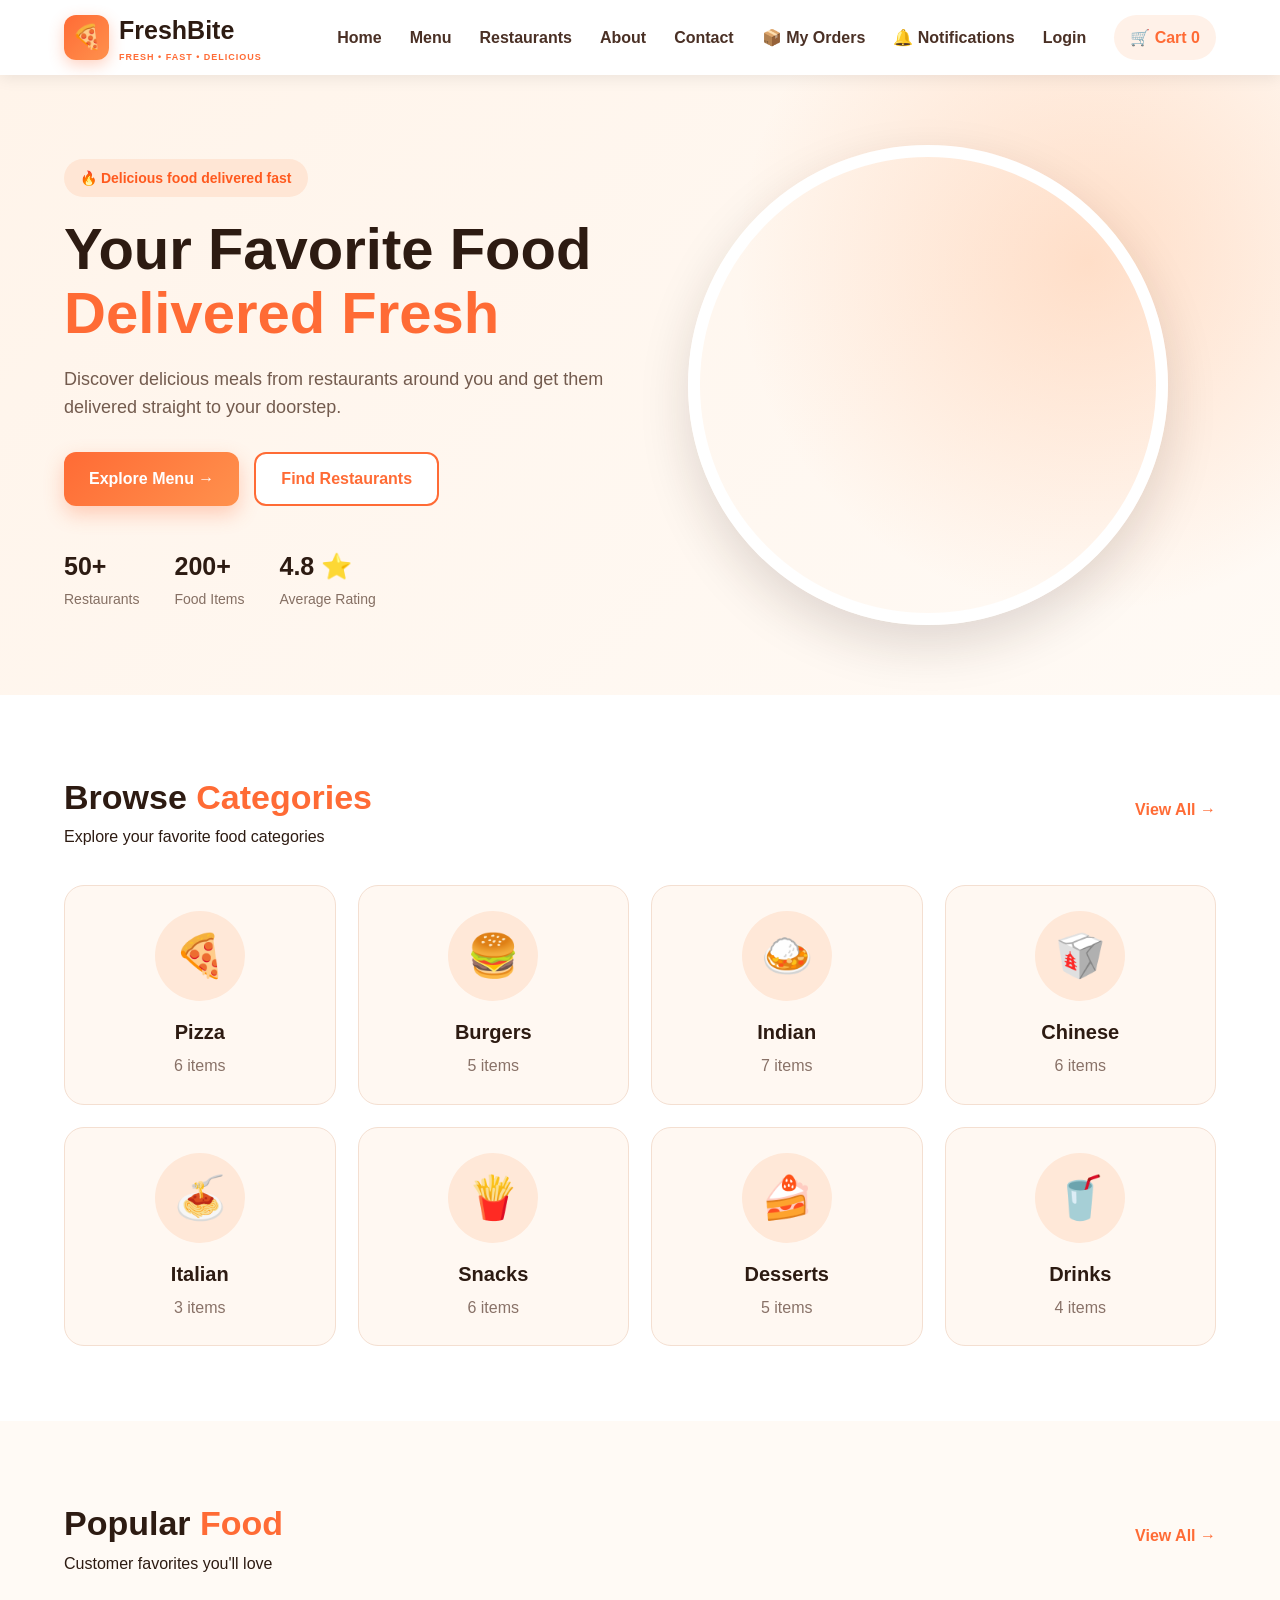
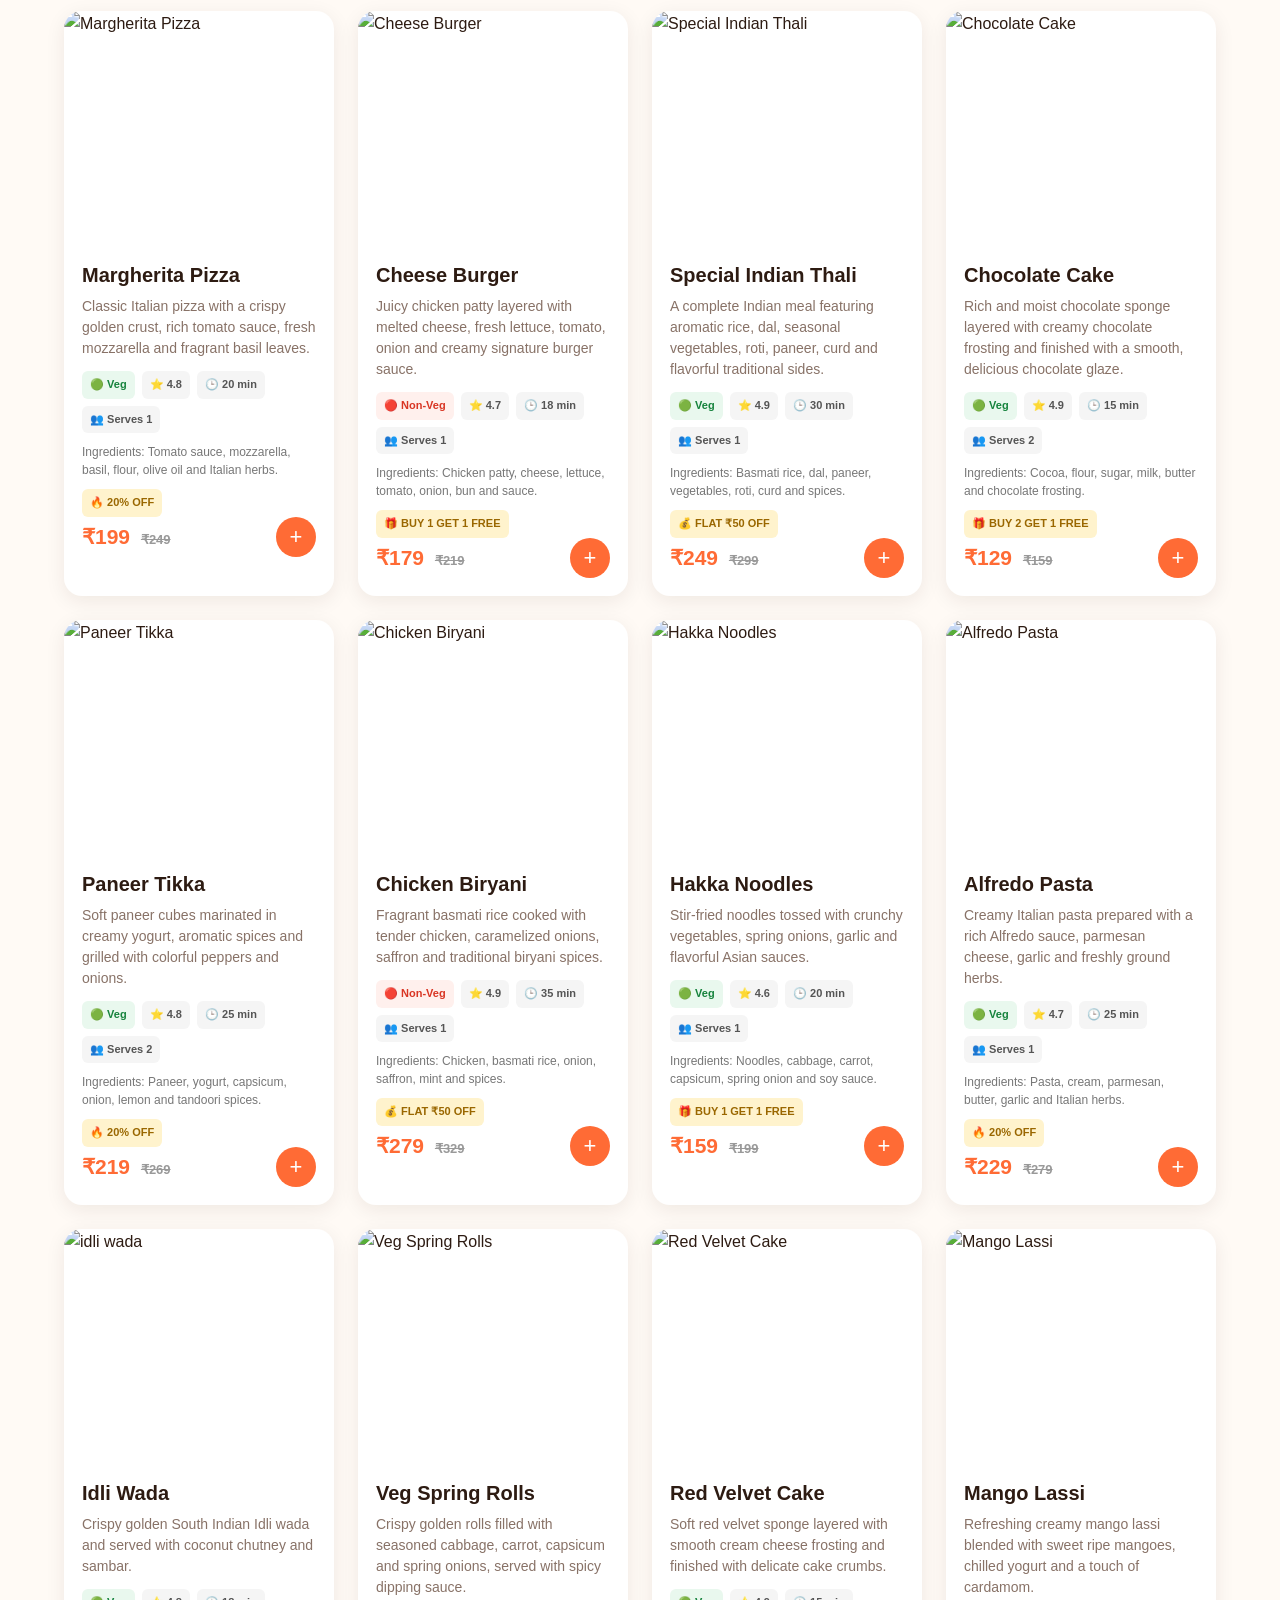
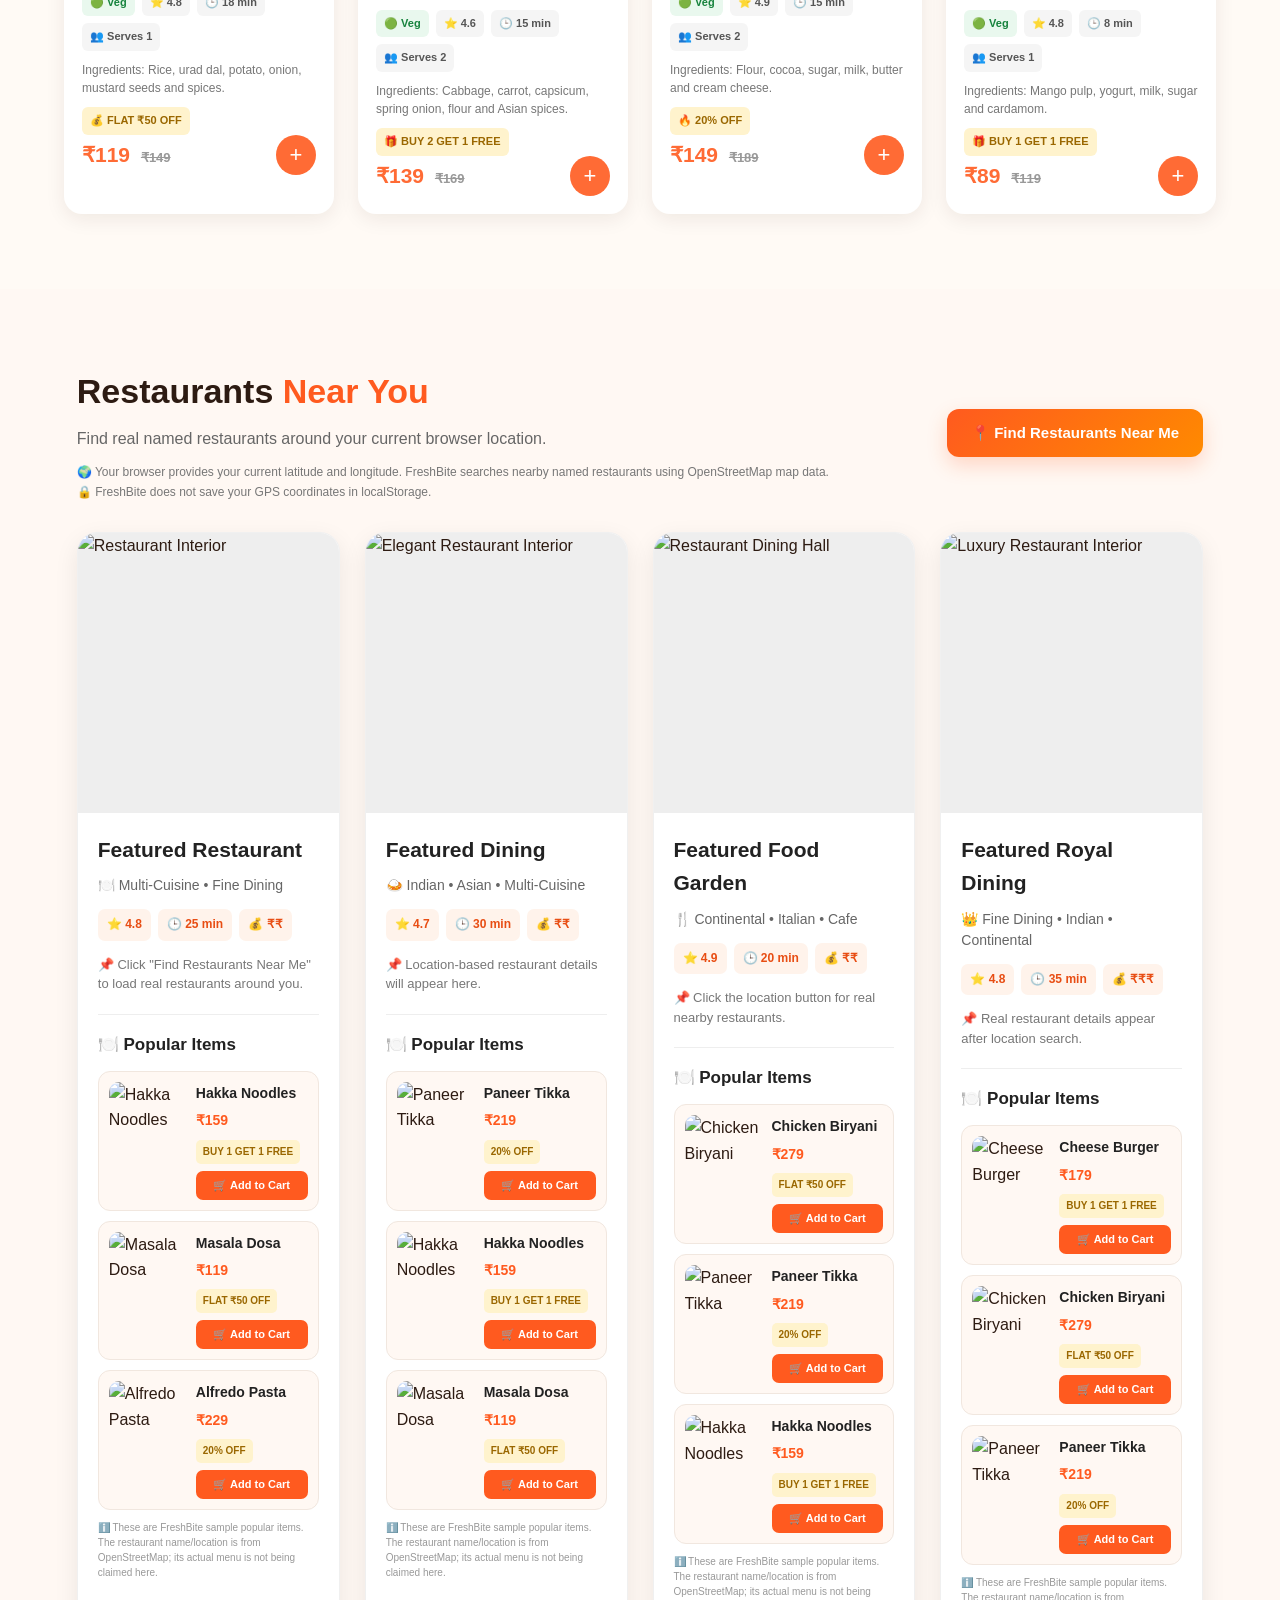
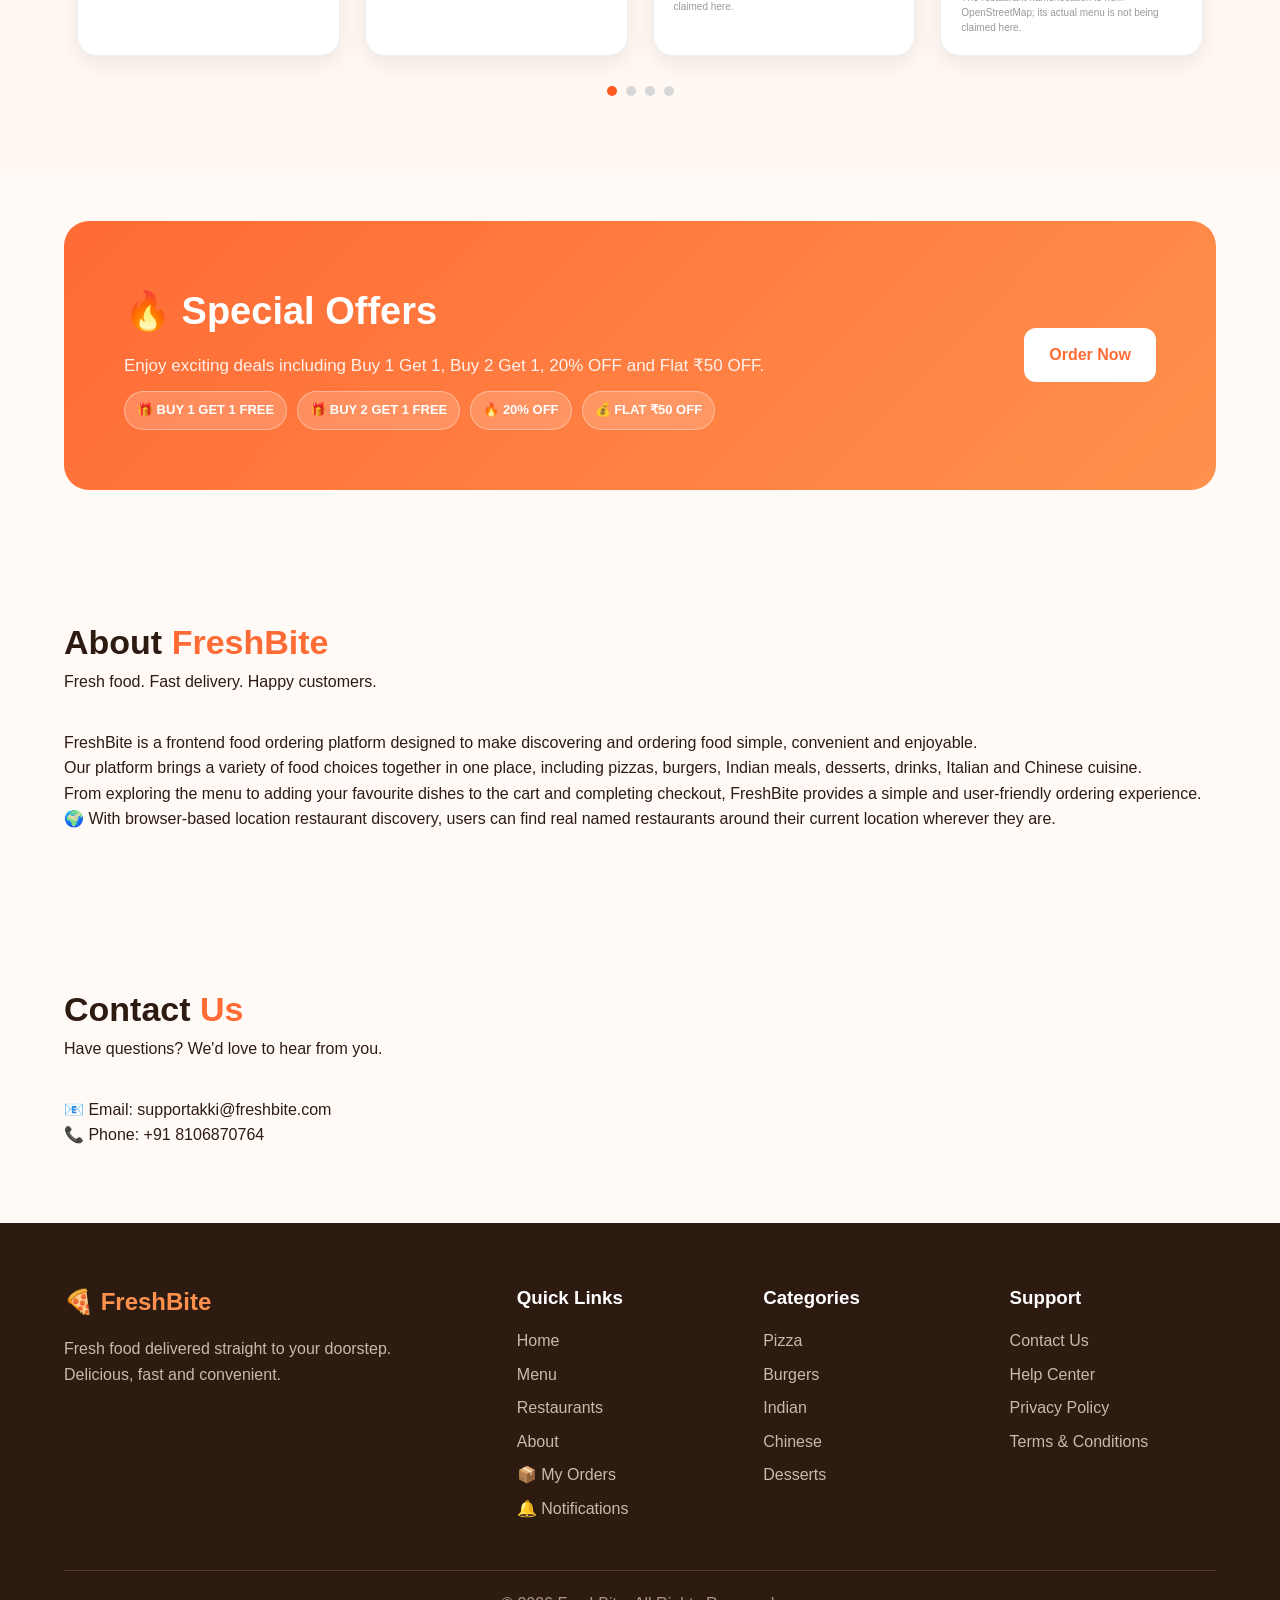
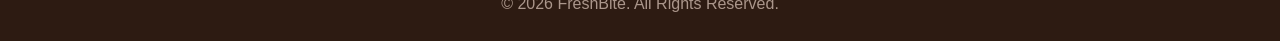
==== commit 1d6c79cd: "Update restaurant layout and food images" ====
--- a/index.html
+++ b/index.html
@@ -546,6 +546,197 @@
         transform: scale(1);
     }
 }
+
+        /* =====================================================
+           CLICKABLE RESTAURANT CARDS + RESTAURANT MODAL
+        ===================================================== */
+
+        .nearby-card {
+            cursor: pointer;
+        }
+
+        .nearby-card .restaurant-actions,
+        .nearby-card .nearby-menu {
+            cursor: default;
+        }
+
+        .restaurant-modal {
+            position: fixed;
+            inset: 0;
+            background: rgba(0,0,0,.65);
+            display: none;
+            align-items: center;
+            justify-content: center;
+            padding: 20px;
+            z-index: 99999;
+            overflow-y: auto;
+        }
+
+        .restaurant-modal.show {
+            display: flex;
+        }
+
+        .restaurant-modal-box {
+            width: min(1000px, 100%);
+            max-height: 92vh;
+            overflow-y: auto;
+            background: #fff;
+            border-radius: 22px;
+            box-shadow: 0 25px 70px rgba(0,0,0,.3);
+            position: relative;
+            animation: restaurantModalIn .25s ease;
+        }
+
+        @keyframes restaurantModalIn {
+            from { opacity: 0; transform: translateY(20px) scale(.98); }
+            to { opacity: 1; transform: translateY(0) scale(1); }
+        }
+
+        .restaurant-modal-hero {
+            height: 260px;
+            position: relative;
+            overflow: hidden;
+            border-radius: 22px 22px 0 0;
+        }
+
+        .restaurant-modal-hero img {
+            width: 100%;
+            height: 100%;
+            object-fit: cover;
+            display: block;
+        }
+
+        .restaurant-modal-overlay {
+            position: absolute;
+            inset: 0;
+            background: linear-gradient(transparent 35%, rgba(0,0,0,.75));
+            display: flex;
+            align-items: flex-end;
+            padding: 28px;
+        }
+
+        .restaurant-modal-title {
+            color: #fff;
+            margin: 0;
+            font-size: clamp(25px, 4vw, 38px);
+        }
+
+        .restaurant-modal-close {
+            position: absolute;
+            top: 15px;
+            right: 15px;
+            width: 42px;
+            height: 42px;
+            border: none;
+            border-radius: 50%;
+            background: rgba(0,0,0,.65);
+            color: #fff;
+            font-size: 23px;
+            cursor: pointer;
+            z-index: 2;
+        }
+
+        .restaurant-modal-close:hover {
+            background: #ff5a1f;
+        }
+
+        .restaurant-modal-content {
+            padding: 25px;
+        }
+
+        .restaurant-modal-info {
+            display: flex;
+            flex-wrap: wrap;
+            gap: 10px;
+            margin-bottom: 25px;
+        }
+
+        .restaurant-modal-info span {
+            background: #fff3eb;
+            color: #e84d13;
+            padding: 8px 12px;
+            border-radius: 9px;
+            font-size: 13px;
+            font-weight: 700;
+        }
+
+        .restaurant-modal-content h4 {
+            margin: 0 0 18px;
+            font-size: 24px;
+            color: #222;
+        }
+
+        .restaurant-modal-menu {
+            display: grid;
+            grid-template-columns: repeat(3, 1fr);
+            gap: 18px;
+        }
+
+        .restaurant-modal-food {
+            border: 1px solid #eee;
+            border-radius: 15px;
+            overflow: hidden;
+            background: #fff;
+            box-shadow: 0 5px 18px rgba(0,0,0,.07);
+        }
+
+        .restaurant-modal-food img {
+            width: 100%;
+            height: 170px;
+            object-fit: cover;
+            display: block;
+        }
+
+        .restaurant-modal-food-body {
+            padding: 14px;
+        }
+
+        .restaurant-modal-food-body h5 {
+            margin: 0 0 8px;
+            font-size: 16px;
+        }
+
+        .restaurant-modal-food-price {
+            color: #ff5a1f;
+            font-size: 17px;
+            font-weight: 800;
+            margin-bottom: 9px;
+        }
+
+        .restaurant-modal-food-offer {
+            display: inline-block;
+            background: #fff3cd;
+            color: #9a6700;
+            padding: 5px 8px;
+            border-radius: 6px;
+            font-size: 10px;
+            font-weight: 700;
+            margin-bottom: 12px;
+        }
+
+        .restaurant-modal-add {
+            width: 100%;
+            border: none;
+            background: #ff5a1f;
+            color: #fff;
+            padding: 10px;
+            border-radius: 8px;
+            cursor: pointer;
+            font-weight: 700;
+        }
+
+        .restaurant-modal-add:hover {
+            background: #e94b12;
+        }
+
+        @media (max-width: 768px) {
+            .restaurant-modal { padding: 10px; }
+            .restaurant-modal-box { max-height: 95vh; border-radius: 17px; }
+            .restaurant-modal-hero { height: 210px; border-radius: 17px 17px 0 0; }
+            .restaurant-modal-menu { grid-template-columns: 1fr; }
+            .restaurant-modal-content { padding: 18px; }
+        }
+
         /* =====================================================
            MOBILE + TABLET
         ===================================================== */
@@ -1053,7 +1244,7 @@
         <div class="food-card">
 
             <img
-                src="https://images.unsplash.com/photo-1547592180-85f173990554"
+                src="https://b.zmtcdn.com/data/pictures/chains/5/20305535/968a120ab4222f785d190e018dcf986d.jpg?crop=960%3A500%3B%2A%2C%2A&fit=around%7C960%3A500"
                 alt="Special Indian Thali"
                 loading="lazy"
             >
@@ -1094,7 +1285,7 @@
                     <button
                         class="add-cart"
                         type="button"
-                        onclick="addFoodToCart(103,'Special Indian Thali',249,'https://images.unsplash.com/photo-1547592180-85f173990554','FLAT ₹50 OFF',this)"
+                        onclick="addFoodToCart(103,'Special Indian Thali',249,'https://b.zmtcdn.com/data/pictures/chains/5/20305535/968a120ab4222f785d190e018dcf986d.jpg?crop=960%3A500%3B%2A%2C%2A&fit=around%7C960%3A500','FLAT ₹50 OFF',this)"
                     >
                         +
                     </button>
@@ -1169,7 +1360,7 @@
         <div class="food-card">
 
             <img
-                src="https://images.unsplash.com/photo-1601050690597-df0568f70950"
+                src="https://miro.medium.com/v2/resize%3Afit%3A1024/1%2AkJpCB1zsTDZELlv7IvhaWg.png"
                 alt="Paneer Tikka"
                 loading="lazy"
             >
@@ -1210,7 +1401,7 @@
                     <button
                         class="add-cart"
                         type="button"
-                        onclick="addFoodToCart(105,'Paneer Tikka',219,'https://images.unsplash.com/photo-1601050690597-df0568f70950','20% OFF',this)"
+                        onclick="addFoodToCart(105,'Paneer Tikka',219,'https://miro.medium.com/v2/resize%3Afit%3A1024/1%2AkJpCB1zsTDZELlv7IvhaWg.png','20% OFF',this)"
                     >
                         +
                     </button>
@@ -1227,7 +1418,7 @@
         <div class="food-card">
 
             <img
-                src="https://images.unsplash.com/photo-1563379091339-03246963d51a"
+                src="https://glovo.dhmedia.io/image/stores-glovo/stores/c63df408df4587462ca25f46aa3b745d426da79e69b01ccbc0713820623839c5?t=W3siYXV0byI6eyJxIjoibG93In19LHsicmVzaXplIjp7Im1vZGUiOiJmaXQiLCJ3aWR0aCI6MTI4MCwiaGVpZ2h0IjoxMjB9fV0%3D"
                 alt="Chicken Biryani"
                 loading="lazy"
             >
@@ -1268,7 +1459,7 @@
                     <button
                         class="add-cart"
                         type="button"
-                        onclick="addFoodToCart(106,'Chicken Biryani',279,'https://images.unsplash.com/photo-1563379091339-03246963d51a','FLAT ₹50 OFF',this)"
+                        onclick="addFoodToCart(106,'Chicken Biryani',279,'https://glovo.dhmedia.io/image/stores-glovo/stores/c63df408df4587462ca25f46aa3b745d426da79e69b01ccbc0713820623839c5?t=W3siYXV0byI6eyJxIjoibG93In19LHsicmVzaXplIjp7Im1vZGUiOiJmaXQiLCJ3aWR0aCI6MTI4MCwiaGVpZ2h0IjoxMjB9fV0%3D','FLAT ₹50 OFF',this)"
                     >
                         +
                     </button>
@@ -1285,7 +1476,7 @@
         <div class="food-card">
 
             <img
-                src="https://images.unsplash.com/photo-1557872943-16a5ac26437e"
+                src="https://image.cdn.shpy.in/360704/hakkanoodles-1717774790537.webp?format=webp&width=600"
                 alt="Hakka Noodles"
                 loading="lazy"
             >
@@ -1326,7 +1517,7 @@
                     <button
                         class="add-cart"
                         type="button"
-                        onclick="addFoodToCart(107,'Hakka Noodles',159,'https://images.unsplash.com/photo-1557872943-16a5ac26437e','BUY 1 GET 1 FREE',this)"
+                        onclick="addFoodToCart(107,'Hakka Noodles',159,'https://image.cdn.shpy.in/360704/hakkanoodles-1717774790537.webp?format=webp&width=600','BUY 1 GET 1 FREE',this)"
                     >
                         +
                     </button>
@@ -1343,7 +1534,7 @@
         <div class="food-card">
 
             <img
-                src="https://images.unsplash.com/photo-1473093295043-cdd812d0e601"
+                src="https://slice-menu-assets-prod.imgix.net/28166/1637566791_7c641f4eb4?fit=crop&h=480&w=480"
                 alt="Alfredo Pasta"
                 loading="lazy"
             >
@@ -1384,7 +1575,7 @@
                     <button
                         class="add-cart"
                         type="button"
-                        onclick="addFoodToCart(108,'Alfredo Pasta',229,'https://images.unsplash.com/photo-1473093295043-cdd812d0e601','20% OFF',this)"
+                        onclick="addFoodToCart(108,'Alfredo Pasta',229,'https://slice-menu-assets-prod.imgix.net/28166/1637566791_7c641f4eb4?fit=crop&h=480&w=480','20% OFF',this)"
                     >
                         +
                     </button>
@@ -1400,19 +1591,16 @@
 
         <div class="food-card">
 
-            <img
-                src="https://images.unsplash.com/photo-1630383249896-424e482df921"
-                alt="Masala Dosa"
-                loading="lazy"
+         <img src="https://images.unsplash.com/photo-1630383249896-424e482df921?auto=format&fit=crop&w=900&q=85" alt="idli wada" loading="
+         lazy"
             >
 
             <div class="food-info">
 
-                <h3>Masala Dosa</h3>
+                <h3>Idli Wada</h3>
 
                 <p class="food-description">
-                    Crispy golden South Indian dosa filled
-                    with spicy potato masala and served with
+                    Crispy golden South Indian Idli wada and served with
                     coconut chutney and sambar.
                 </p>
 
@@ -1442,7 +1630,7 @@
                     <button
                         class="add-cart"
                         type="button"
-                        onclick="addFoodToCart(109,'Masala Dosa',119,'https://images.unsplash.com/photo-1630383249896-424e482df921','FLAT ₹50 OFF',this)"
+                        onclick="addFoodToCart(109,'Idli Wada',119,'https://images.unsplash.com/photo-1630383249896-424e482df921','FLAT ₹50 OFF',this)"
                     >
                         +
                     </button>
@@ -1459,7 +1647,7 @@
         <div class="food-card">
 
             <img
-                src="https://images.unsplash.com/photo-1547592180-85f173990554"
+                 src="https://upload.wikimedia.org/wikipedia/commons/9/95/Spring_rolls_001.jpg"
                 alt="Veg Spring Rolls"
                 loading="lazy"
             >
@@ -1500,7 +1688,7 @@
                     <button
                         class="add-cart"
                         type="button"
-                        onclick="addFoodToCart(110,'Veg Spring Rolls',139,'https://images.unsplash.com/photo-1547592180-85f173990554','BUY 2 GET 1 FREE',this)"
+                        onclick="addFoodToCart(110,'Veg Spring Rolls',139,'https://itsonly.recipes/wp-content/uploads/2025/08/vegetable-spring-rolls.jpg','BUY 2 GET 1 FREE',this)"
                     >
                         +
                     </button>
@@ -1575,7 +1763,7 @@
         <div class="food-card">
 
             <img
-                src="https://images.unsplash.com/photo-1577805947697-89e18249d767"
+             src="https://upload.wikimedia.org/wikipedia/commons/3/3b/Mango_Lassi.jpg"
                 alt="Mango Lassi"
                 loading="lazy"
             >
@@ -2494,7 +2682,7 @@
         id: 203,
         name: "Chicken Biryani",
         price: 279,
-        image: "https://images.unsplash.com/photo-1563379091339-03246963d51a",
+        image: "https://glovo.dhmedia.io/image/stores-glovo/stores/c63df408df4587462ca25f46aa3b745d426da79e69b01ccbc0713820623839c5?t=W3siYXV0byI6eyJxIjoibG93In19LHsicmVzaXplIjp7Im1vZGUiOiJmaXQiLCJ3aWR0aCI6MTI4MCwiaGVpZ2h0IjoxMjB9fV0%3D",
         offer: "FLAT ₹50 OFF"
     },
 
@@ -2502,7 +2690,7 @@
         id: 204,
         name: "Paneer Tikka",
         price: 219,
-        image: "https://images.unsplash.com/photo-1601050690597-df0568f70950",
+        image: "https://miro.medium.com/v2/resize%3Afit%3A1024/1%2AkJpCB1zsTDZELlv7IvhaWg.png",
         offer: "20% OFF"
     },
 
@@ -2510,7 +2698,7 @@
         id: 205,
         name: "Hakka Noodles",
         price: 159,
-        image: "https://images.unsplash.com/photo-1557872943-16a5ac26437e",
+        image: "https://image.cdn.shpy.in/360704/hakkanoodles-1717774790537.webp?format=webp&width=600",
         offer: "BUY 1 GET 1 FREE"
     },
 
@@ -2526,7 +2714,7 @@
         id: 207,
         name: "Alfredo Pasta",
         price: 229,
-        image: "https://images.unsplash.com/photo-1473093295043-cdd812d0e601",
+        image: "https://slice-menu-assets-prod.imgix.net/28166/1637566791_7c641f4eb4?fit=crop&h=480&w=480",
         offer: "20% OFF"
     },
 
@@ -2542,7 +2730,7 @@
         id: 209,
         name: "Special Indian Thali",
         price: 249,
-        image: "https://images.unsplash.com/photo-1547592180-85f173990554",
+        image: "https://b.zmtcdn.com/data/pictures/chains/5/20305535/968a120ab4222f785d190e018dcf986d.jpg?crop=960%3A500%3B%2A%2C%2A&fit=around%7C960%3A500",
         offer: "FLAT ₹50 OFF"
     },
 
@@ -2550,7 +2738,7 @@
         id: 210,
         name: "Veg Spring Rolls",
         price: 139,
-        image: "https://images.unsplash.com/photo-1547592180-85f173990554",
+        image: "https://itsonly.recipes/wp-content/uploads/2025/08/vegetable-spring-rolls.jpg",
         offer: "BUY 2 GET 1 FREE"
     },
 
@@ -4275,6 +4463,224 @@
 }
 
 
+
+
+/* =====================================================
+   RESTAURANT CLICK MODAL
+===================================================== */
+
+function createRestaurantModal() {
+
+    if (document.getElementById("restaurant-modal")) {
+        return;
+    }
+
+    const modal = document.createElement("div");
+    modal.id = "restaurant-modal";
+    modal.className = "restaurant-modal";
+
+    modal.innerHTML = `
+        <div class="restaurant-modal-box" role="dialog" aria-modal="true" aria-label="Restaurant details">
+            <button
+                type="button"
+                class="restaurant-modal-close"
+                aria-label="Close restaurant details"
+                onclick="closeRestaurantModal()"
+            >
+                ×
+            </button>
+
+            <div class="restaurant-modal-hero">
+                <img id="restaurant-modal-image" src="" alt="Restaurant">
+                <div class="restaurant-modal-overlay">
+                    <h2 id="restaurant-modal-title" class="restaurant-modal-title"></h2>
+                </div>
+            </div>
+
+            <div class="restaurant-modal-content">
+                <div id="restaurant-modal-info" class="restaurant-modal-info"></div>
+
+                <h4>🍽️ More Items From FreshBite</h4>
+
+                <div id="restaurant-modal-menu" class="restaurant-modal-menu"></div>
+            </div>
+        </div>
+    `;
+
+    modal.addEventListener("click", function(event) {
+        if (event.target === modal) {
+            closeRestaurantModal();
+        }
+    });
+
+    document.body.appendChild(modal);
+}
+
+
+function openRestaurantModal(data) {
+
+    createRestaurantModal();
+
+    const modal = document.getElementById("restaurant-modal");
+    const image = document.getElementById("restaurant-modal-image");
+    const title = document.getElementById("restaurant-modal-title");
+    const info = document.getElementById("restaurant-modal-info");
+    const menu = document.getElementById("restaurant-modal-menu");
+
+    const restaurantName = data.name || "Restaurant";
+    const restaurantCuisine = data.cuisine || "Multi-Cuisine";
+    const restaurantAddress = data.address || "Location details available after search.";
+    const restaurantImage = data.image || "https://images.unsplash.com/photo-1517248135467-4c7edcad34c4?auto=format&fit=crop&w=1400&q=90";
+
+    image.src = restaurantImage;
+    image.alt = restaurantName;
+    title.textContent = restaurantName;
+
+    info.innerHTML = `
+        <span>🍽️ ${escapeHTML(restaurantCuisine)}</span>
+        ${data.distance ? `<span>📍 ${escapeHTML(data.distance)}</span>` : ""}
+        <span>📌 ${escapeHTML(restaurantAddress)}</span>
+        ${data.phone ? `<span>📞 ${escapeHTML(data.phone)}</span>` : ""}
+        ${data.hours ? `<span>🕒 ${escapeHTML(data.hours)}</span>` : ""}
+    `;
+
+    menu.innerHTML = restaurantSampleItems.map(function(item, index) {
+
+        const uniqueId =
+            9000 +
+            Math.abs(
+                hashString(
+                    restaurantName + "-modal-" + item.id + "-" + index
+                )
+            ) % 100000;
+
+        return `
+            <div class="restaurant-modal-food">
+                <img
+                    src="${item.image}"
+                    alt="${escapeHTML(item.name)}"
+                    loading="lazy"
+                >
+
+                <div class="restaurant-modal-food-body">
+                    <h5>${escapeHTML(item.name)}</h5>
+                    <div class="restaurant-modal-food-price">₹${item.price}</div>
+                    <span class="restaurant-modal-food-offer">${escapeHTML(item.offer)}</span>
+
+                    <button
+                        type="button"
+                        class="restaurant-modal-add"
+                        onclick="addFoodToCart(${uniqueId},'${escapeJS(item.name)}',${item.price},'${item.image}','${escapeJS(item.offer)}',this)"
+                    >
+                        🛒 Add to Cart
+                    </button>
+                </div>
+            </div>
+        `;
+
+    }).join("");
+
+    modal.classList.add("show");
+    document.body.style.overflow = "hidden";
+}
+
+
+function closeRestaurantModal() {
+
+    const modal = document.getElementById("restaurant-modal");
+
+    if (modal) {
+        modal.classList.remove("show");
+    }
+
+    document.body.style.overflow = "";
+}
+
+
+function getRestaurantCardData(card) {
+
+    const nameElement = card.querySelector(".nearby-info h3");
+    const cuisineElement = card.querySelector(".nearby-cuisine");
+    const imageElement = card.querySelector(".nearby-image");
+    const addressElement = card.querySelector(".restaurant-address");
+    const phoneElement = card.querySelector(".restaurant-phone");
+
+    const tagElements = card.querySelectorAll(".nearby-meta .nearby-tag");
+    let distance = "";
+
+    if (tagElements.length > 0) {
+        distance = tagElements[0].textContent.trim();
+    }
+
+    const hoursElement = Array.from(
+        card.querySelectorAll(".restaurant-address")
+    ).find(function(element) {
+        return element.textContent.includes("🕒");
+    });
+
+    return {
+        name: nameElement ? nameElement.textContent.trim() : "Restaurant",
+        cuisine: cuisineElement ? cuisineElement.textContent.replace("🍽️", "").trim() : "Multi-Cuisine",
+        image: imageElement ? imageElement.src : "",
+        address: addressElement ? addressElement.textContent.replace("📌", "").trim() : "",
+        phone: phoneElement ? phoneElement.textContent.replace("📞", "").trim() : "",
+        hours: hoursElement ? hoursElement.textContent.replace("🕒", "").trim() : "",
+        distance: distance
+    };
+}
+
+
+function enableRestaurantCardClicks() {
+
+    if (!nearbyRestaurants) {
+        return;
+    }
+
+    nearbyRestaurants.addEventListener("click", function(event) {
+
+        const interactiveElement = event.target.closest(
+            "button, a, .nearby-menu, .nearby-food-item"
+        );
+
+        if (interactiveElement) {
+            return;
+        }
+
+        const card = event.target.closest(".nearby-card");
+
+        if (!card) {
+            return;
+        }
+
+        const data = getRestaurantCardData(card);
+        const query = new URLSearchParams({
+            name: data.name || "Restaurant",
+            cuisine: data.cuisine || "Multi-Cuisine",
+            address: data.address || "",
+            phone: data.phone || "",
+            hours: data.hours || "",
+            distance: data.distance || "",
+            image: data.image || ""
+        });
+
+        window.location.href = "restaurant.html?" + query.toString();
+    });
+}
+
+
+
+document.addEventListener("keydown", function(event) {
+
+    if (event.key === "Escape") {
+        closeRestaurantModal();
+    }
+
+});
+
+
+enableRestaurantCardClicks();
+
+
 /* =====================================================
    START DEFAULT PREVIEW
 ===================================================== */
@@ -4319,6 +4725,12 @@
 window.showDefaultRestaurants =
     showDefaultRestaurants;
 
+window.openRestaurantModal =
+    openRestaurantModal;
+
+window.closeRestaurantModal =
+    closeRestaurantModal;
+
 </script>
 
 </body>
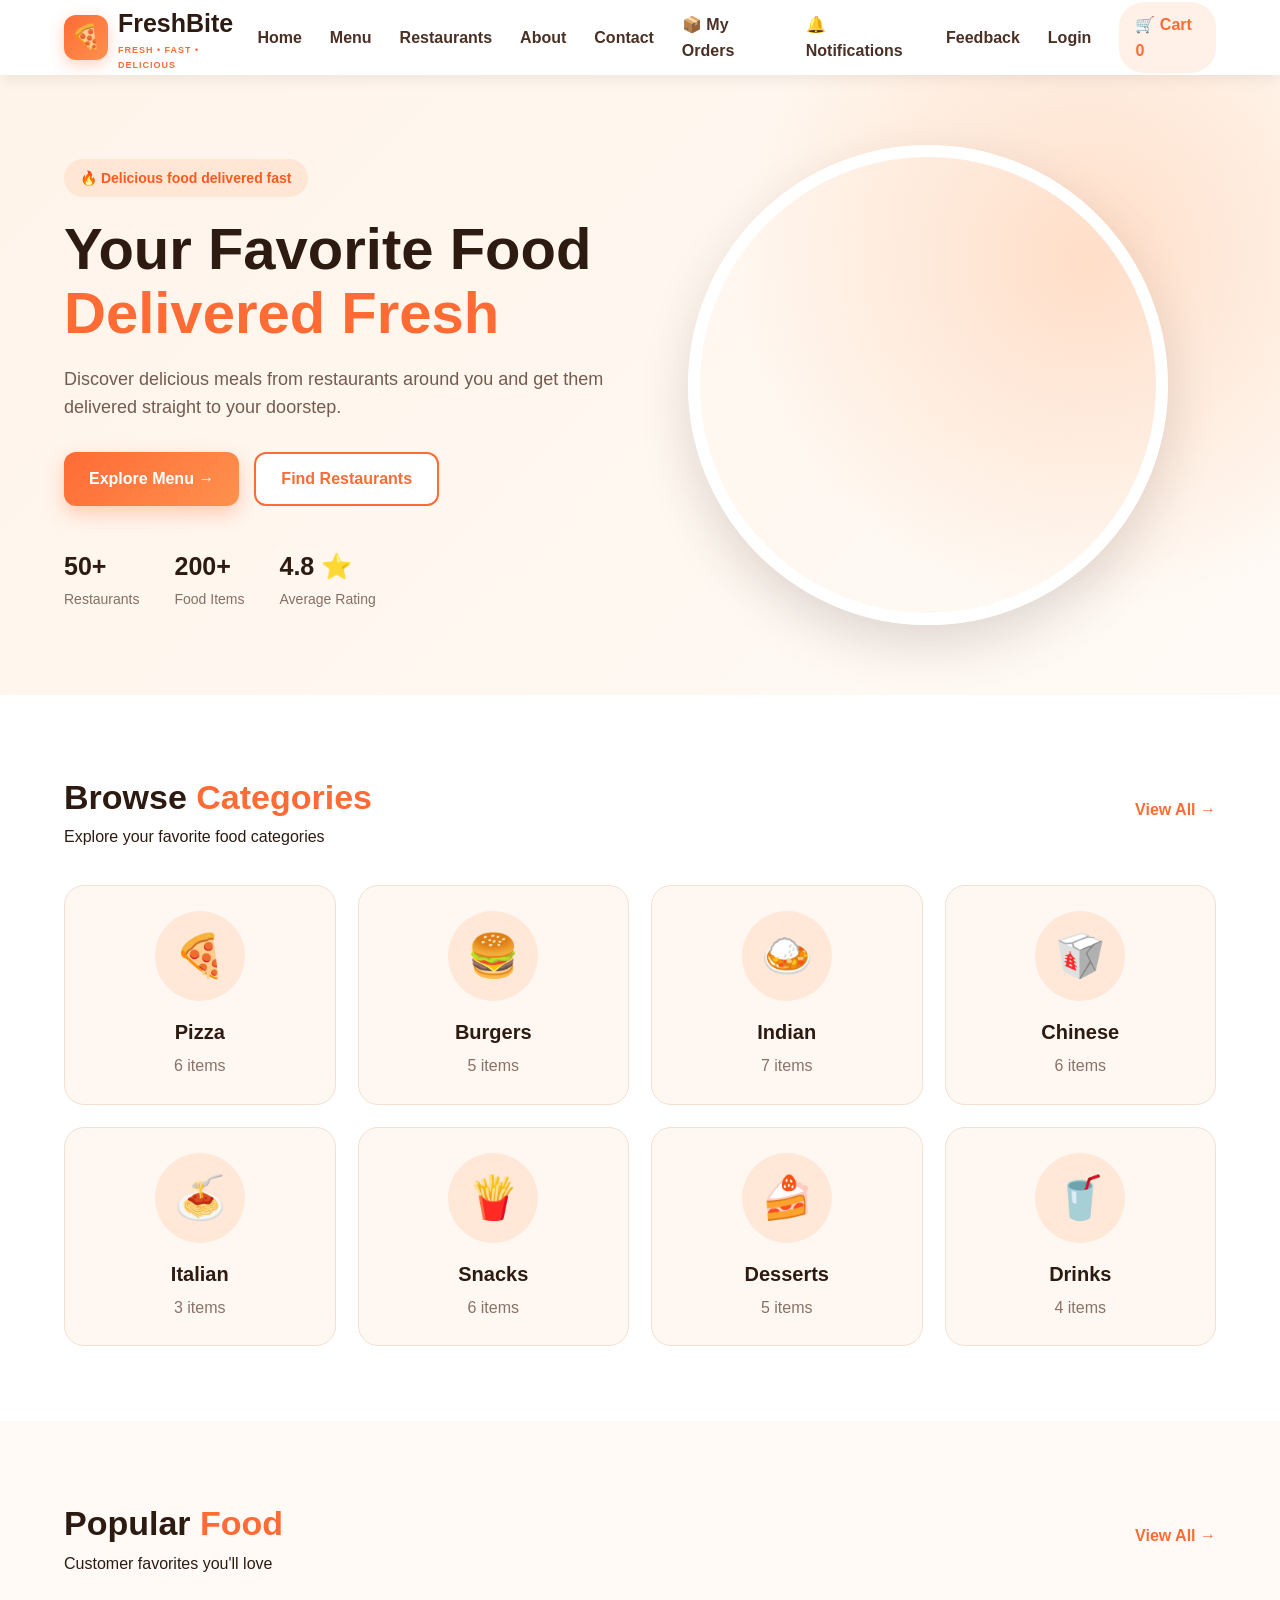
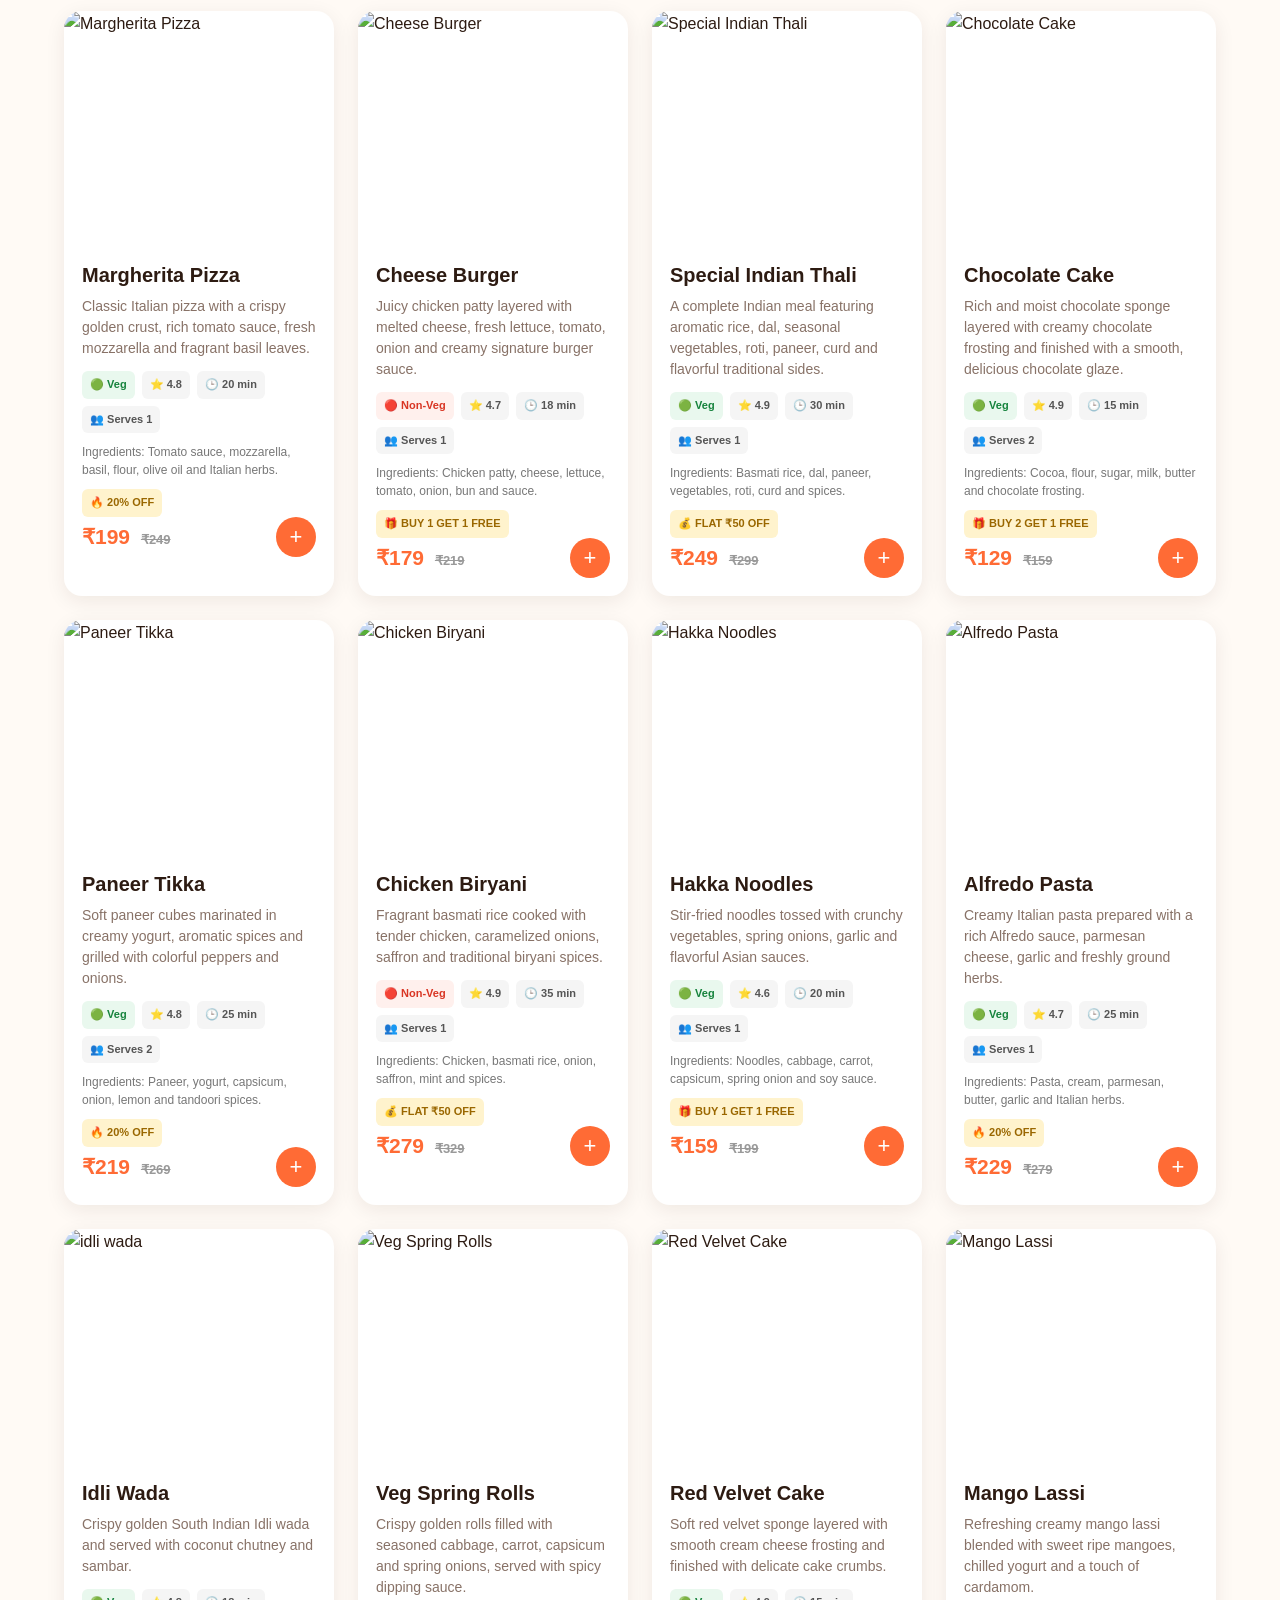
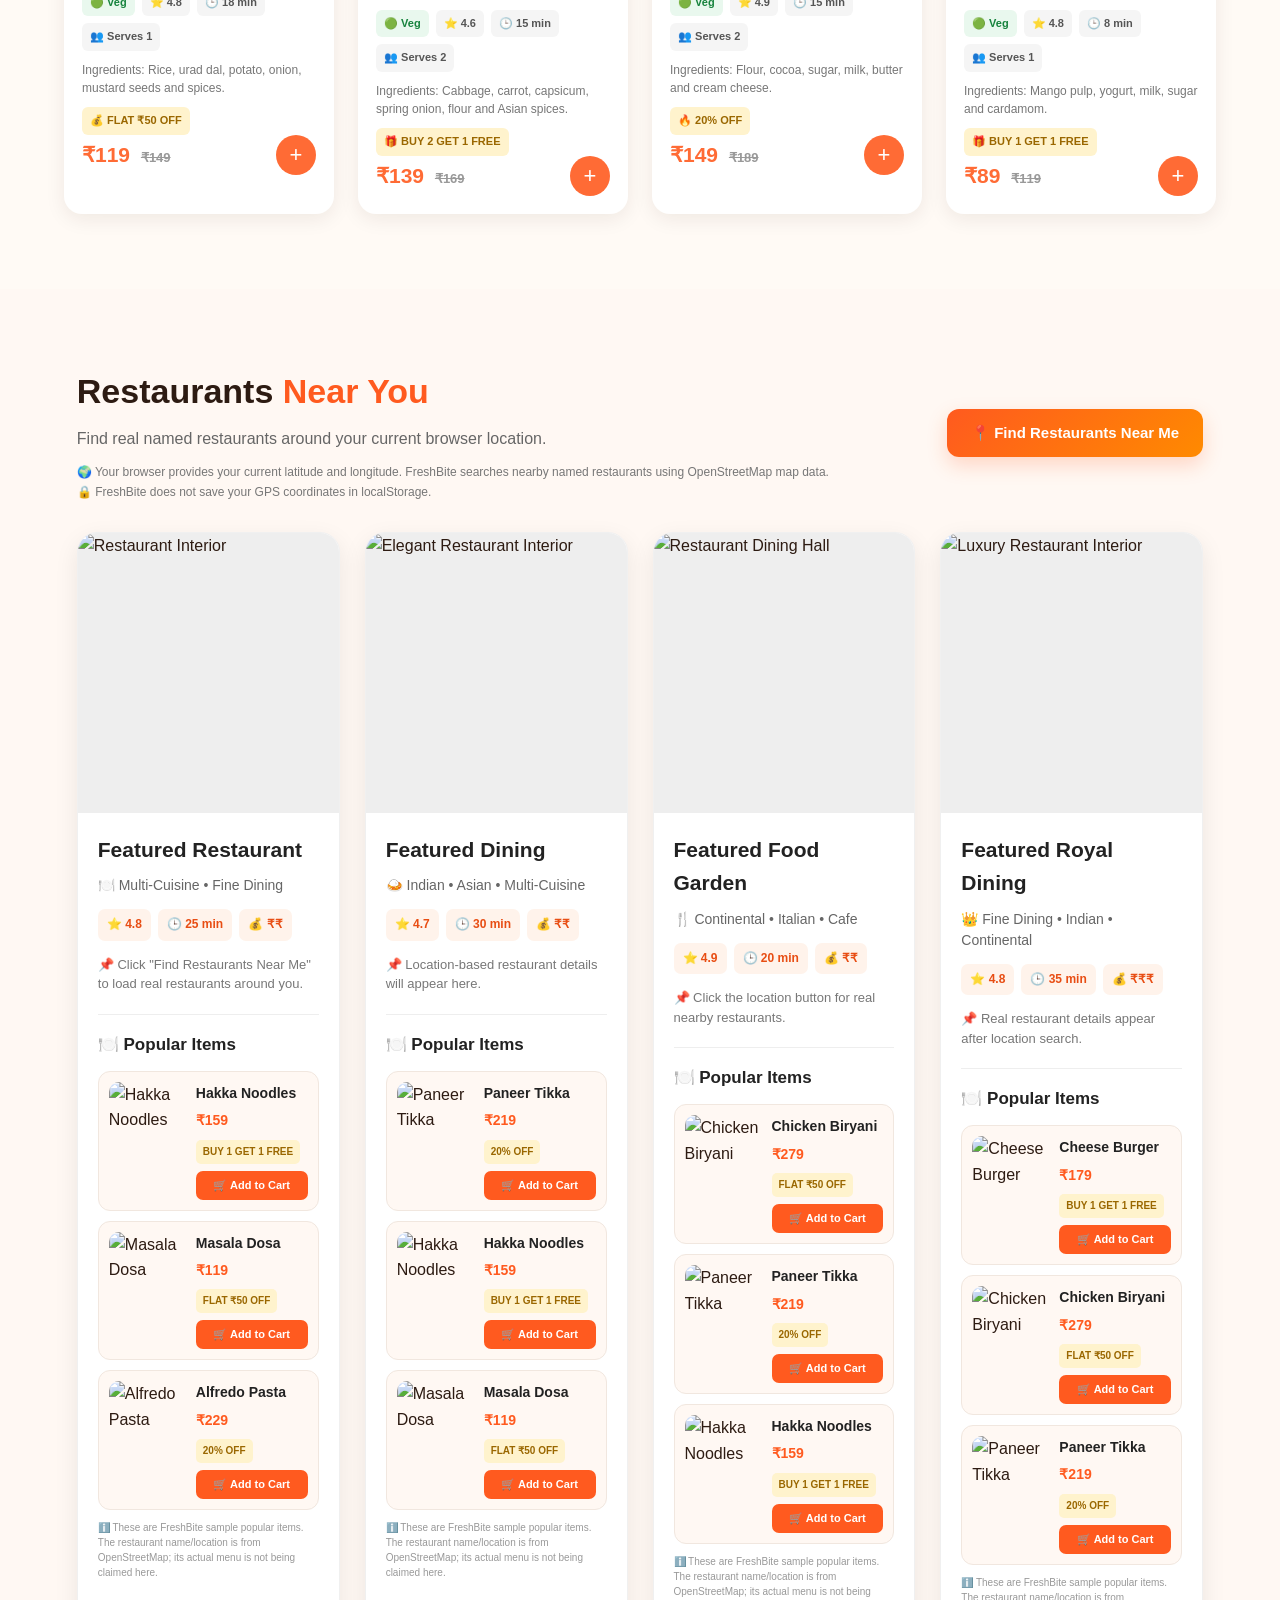
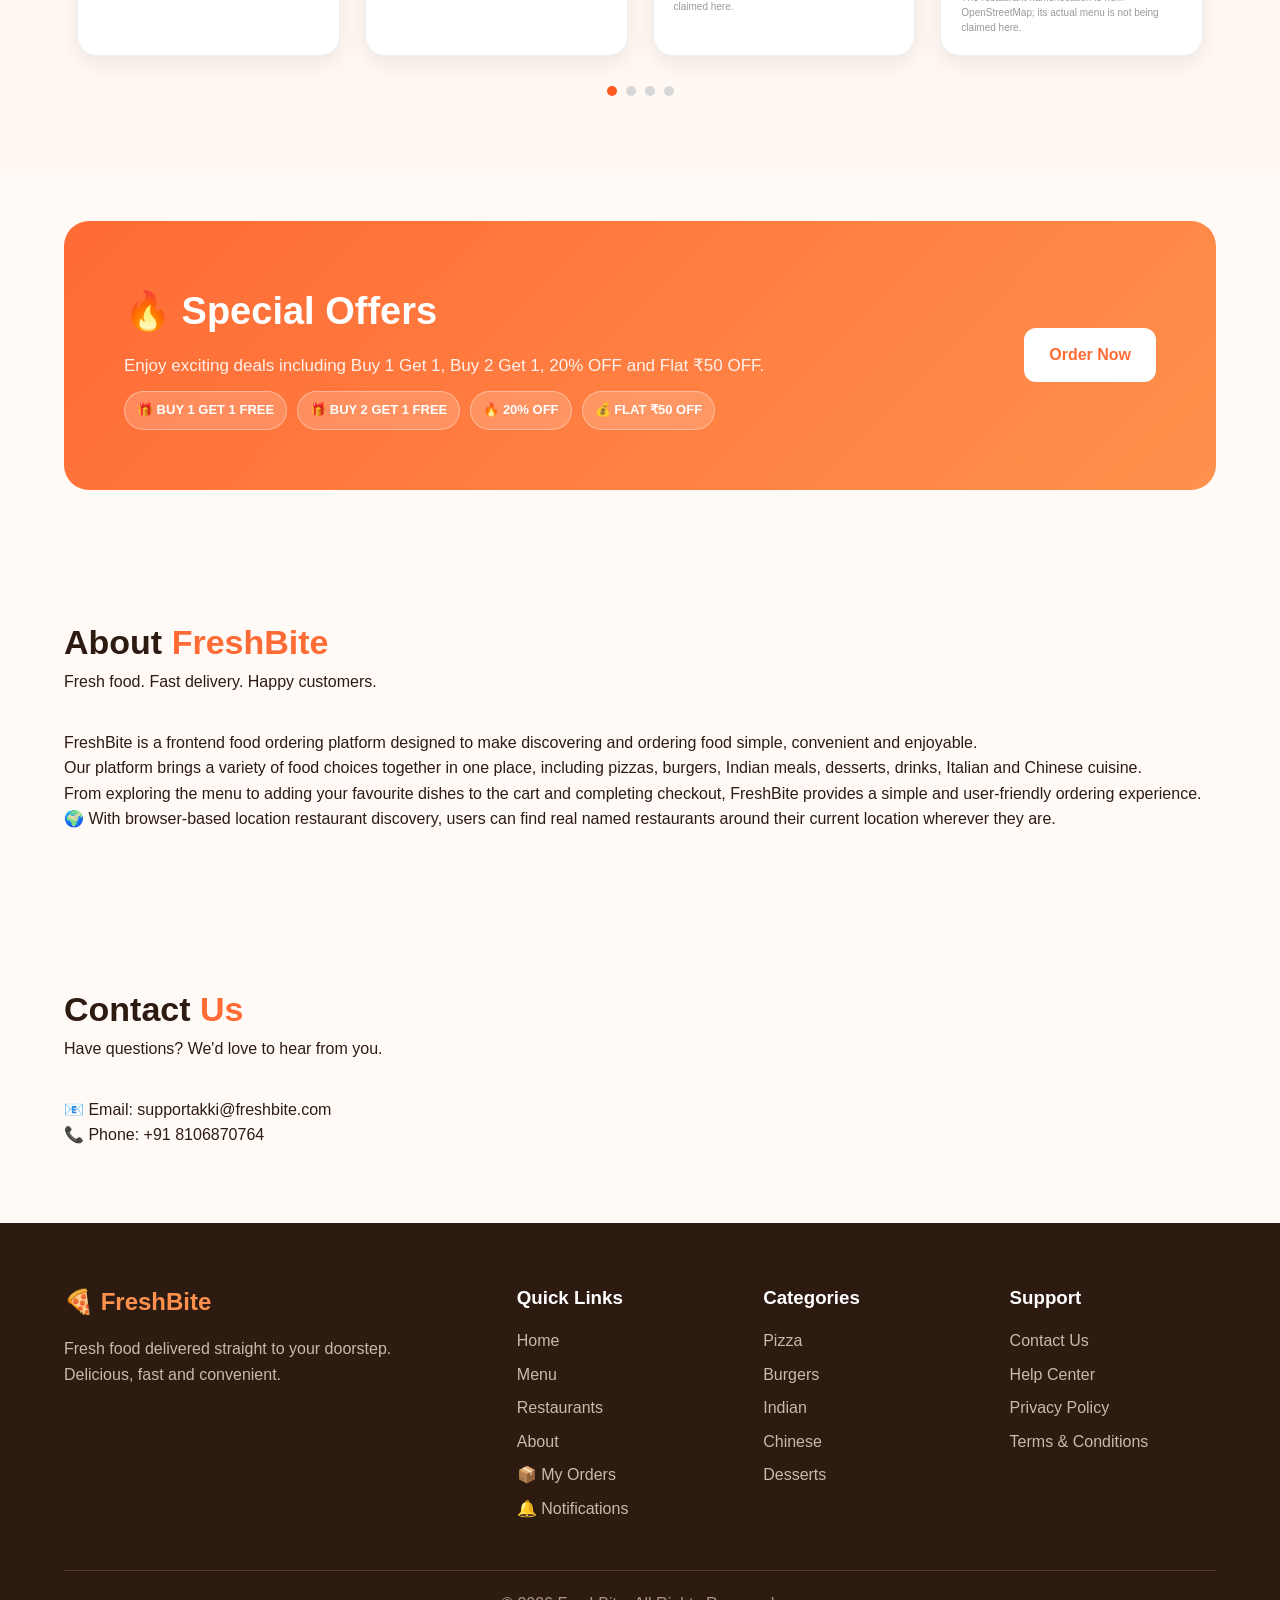
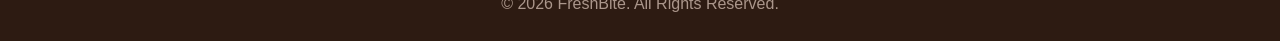
==== commit 8ab82b1f: "Update FreshBite and add feedback" ====
--- a/index.html
+++ b/index.html
@@ -868,6 +868,9 @@
         <a href="notification.html">
             🔔 Notifications
         </a>
+        <a href="feedback.html">
+    Feedback
+</a>
 
         <a href="login.html">
             Login
@@ -1090,7 +1093,6 @@
 <!-- =====================================================
      POPULAR FOOD
 ===================================================== -->
-
 <section class="food-section">
 
     <div class="section-header">
